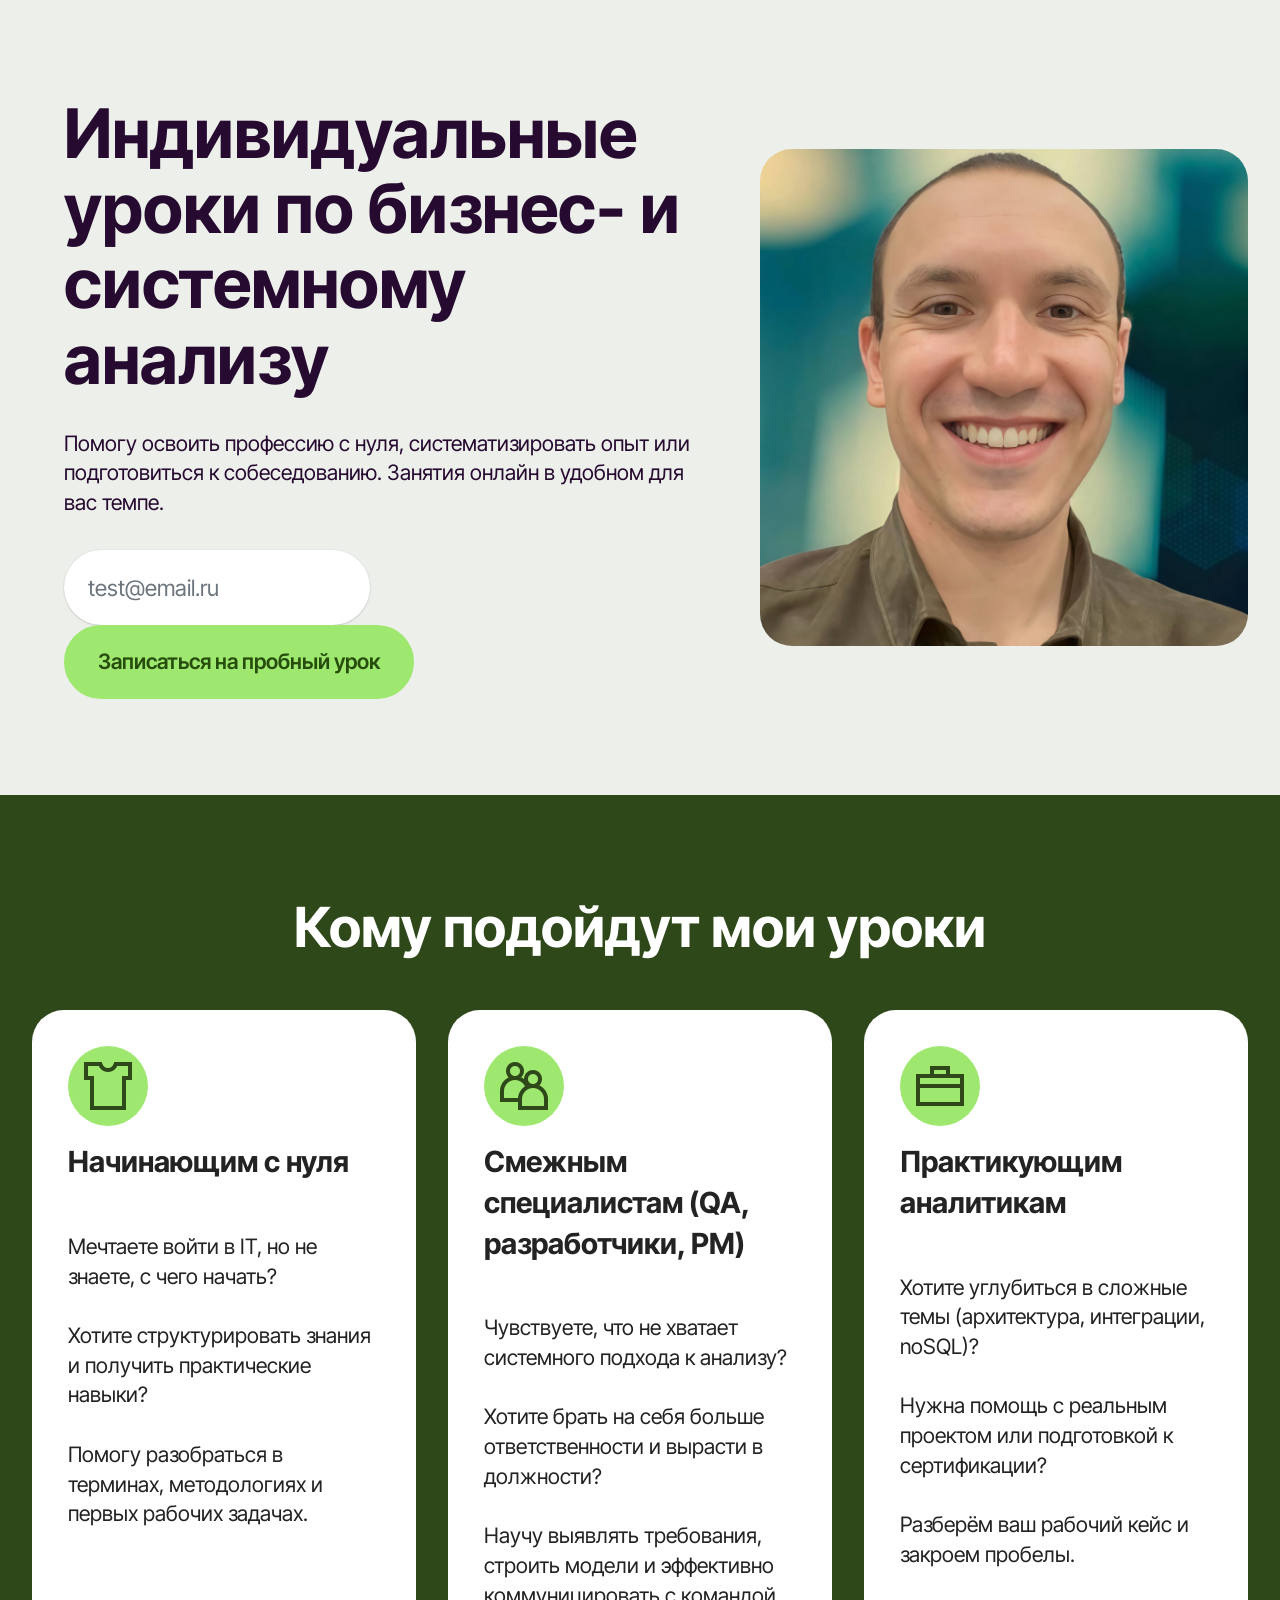
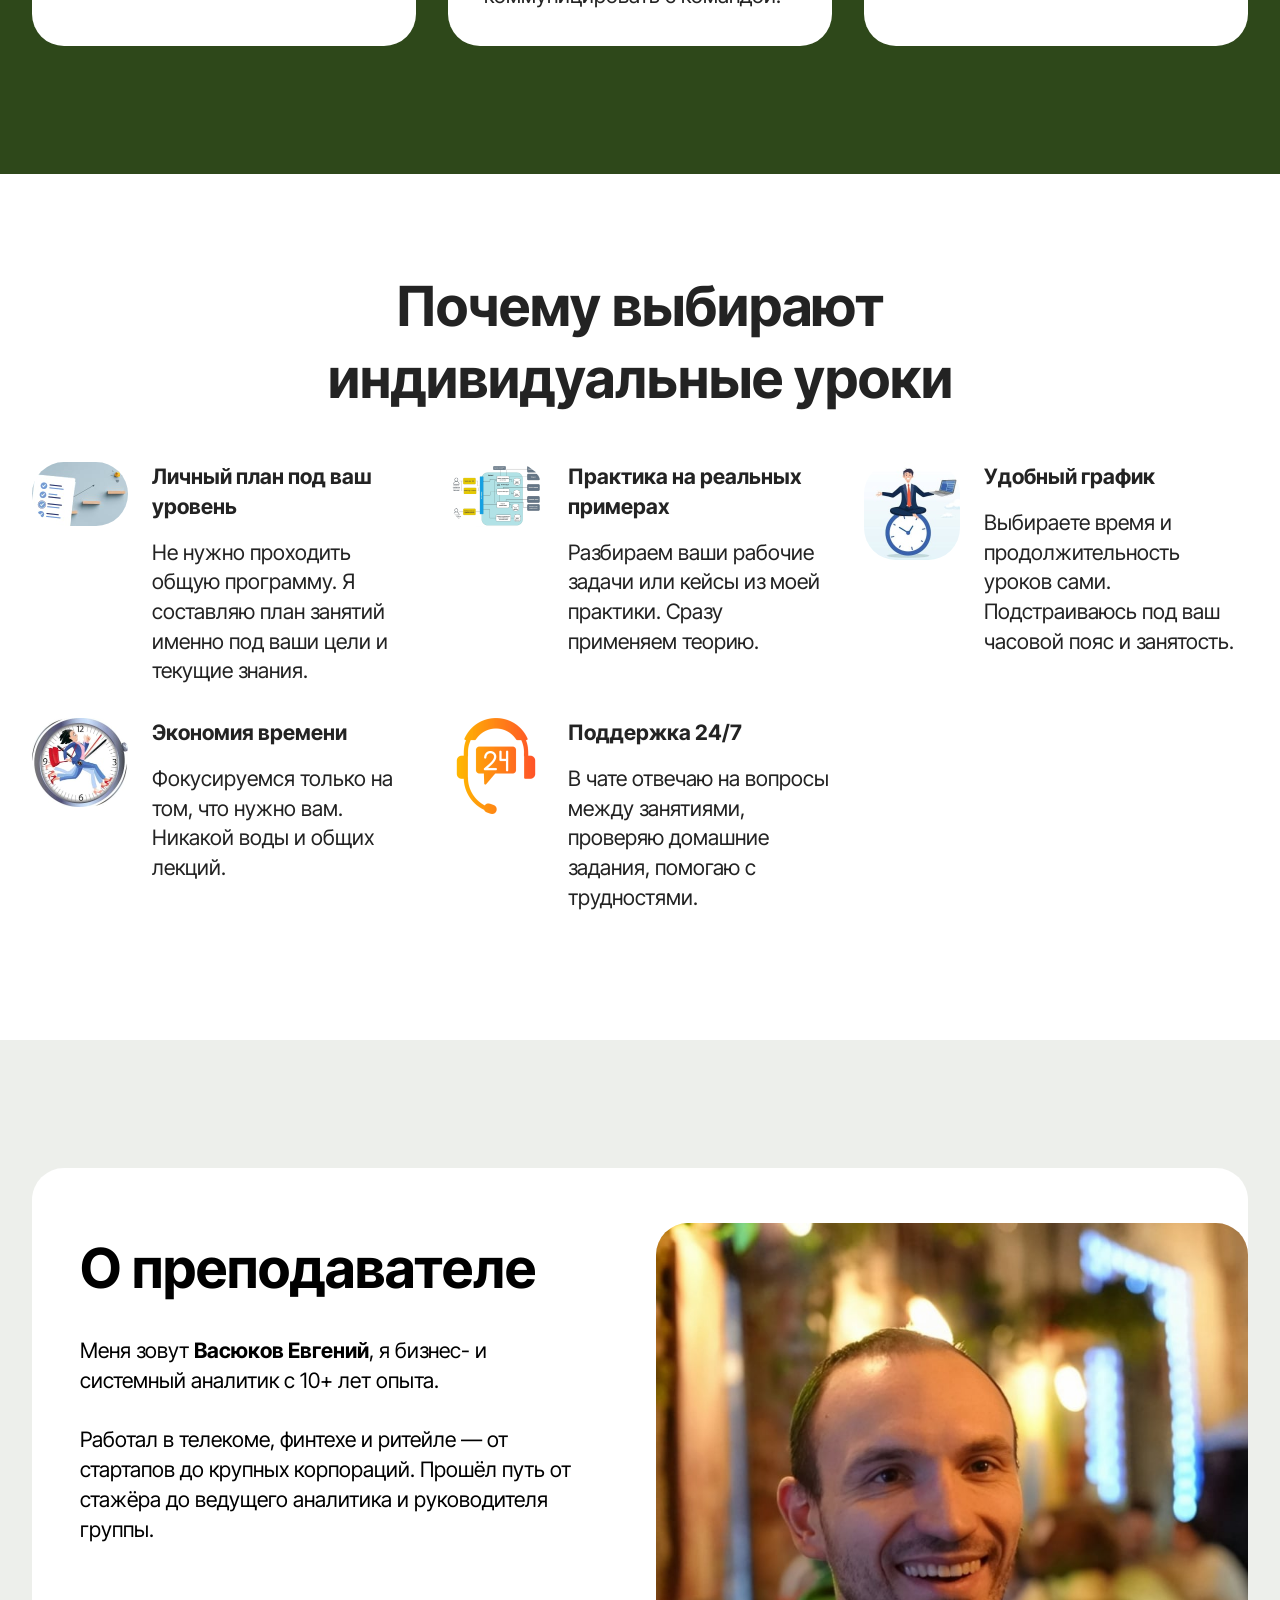
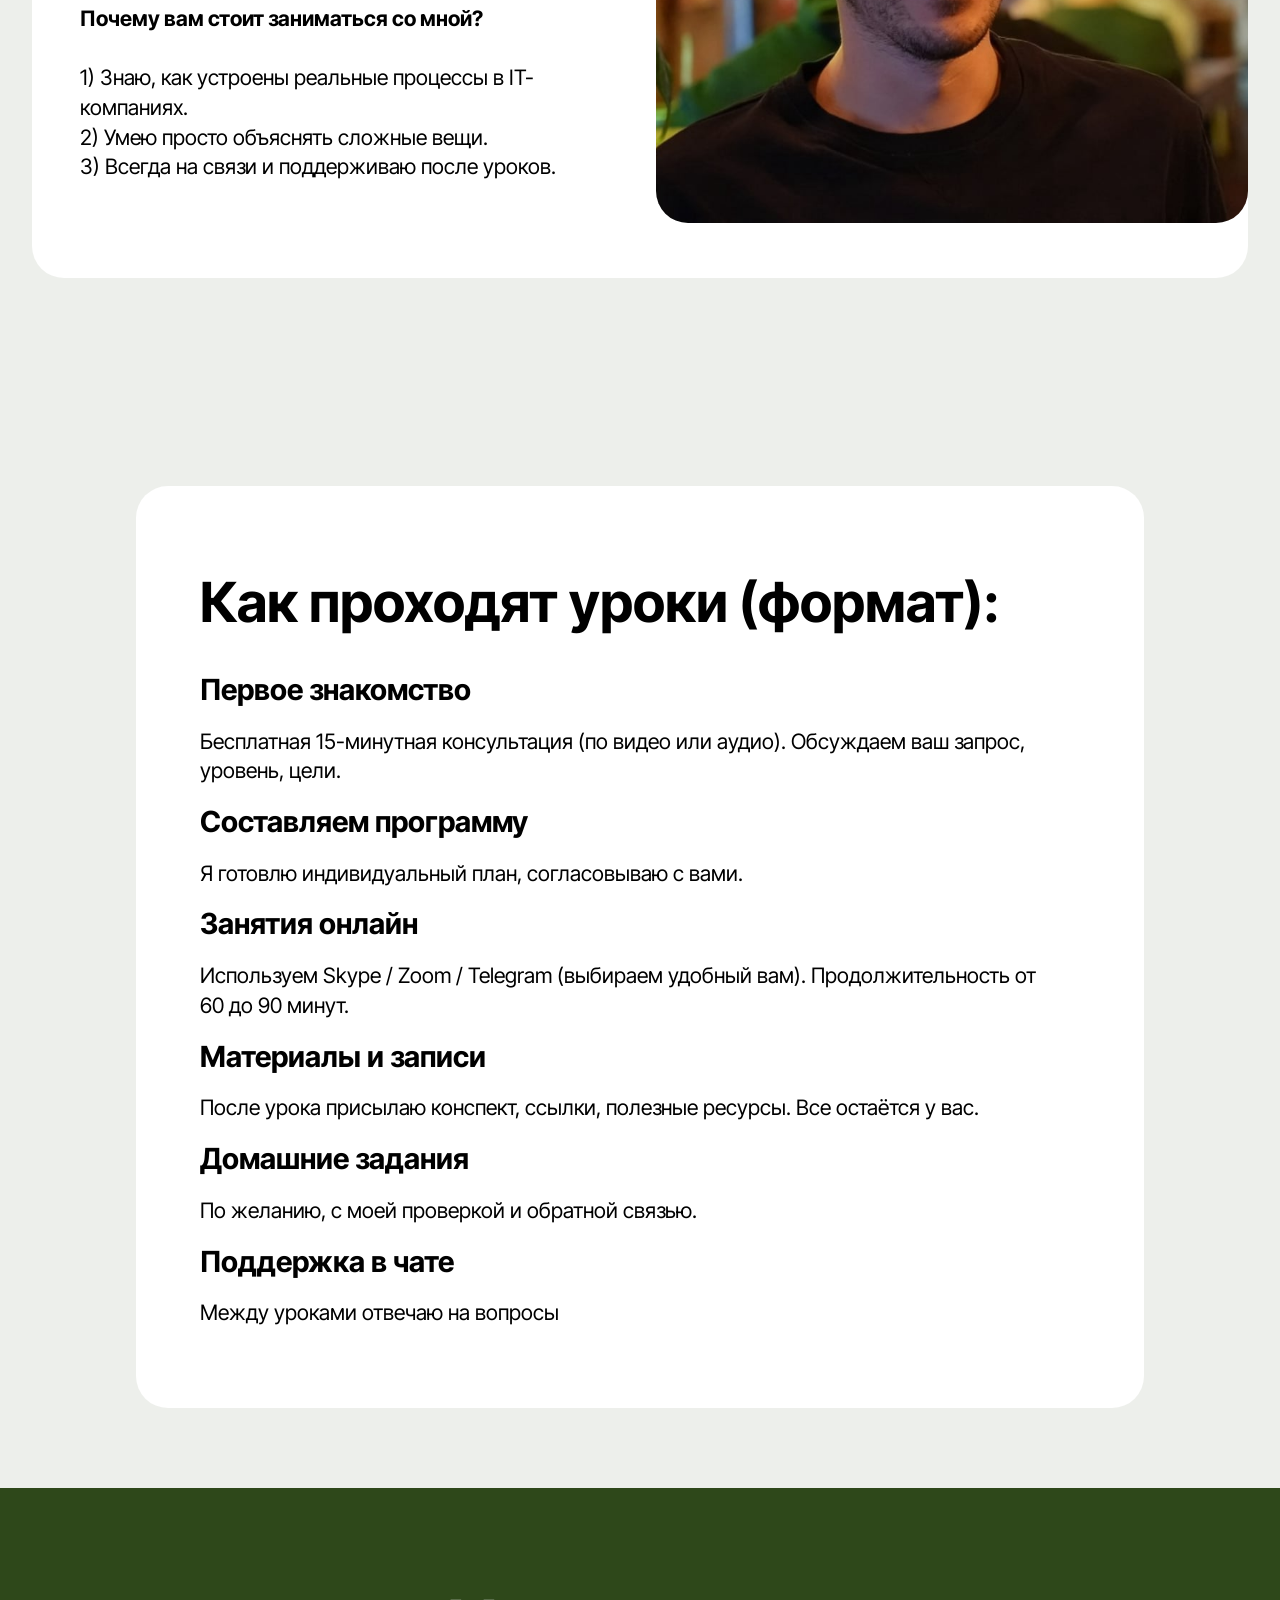
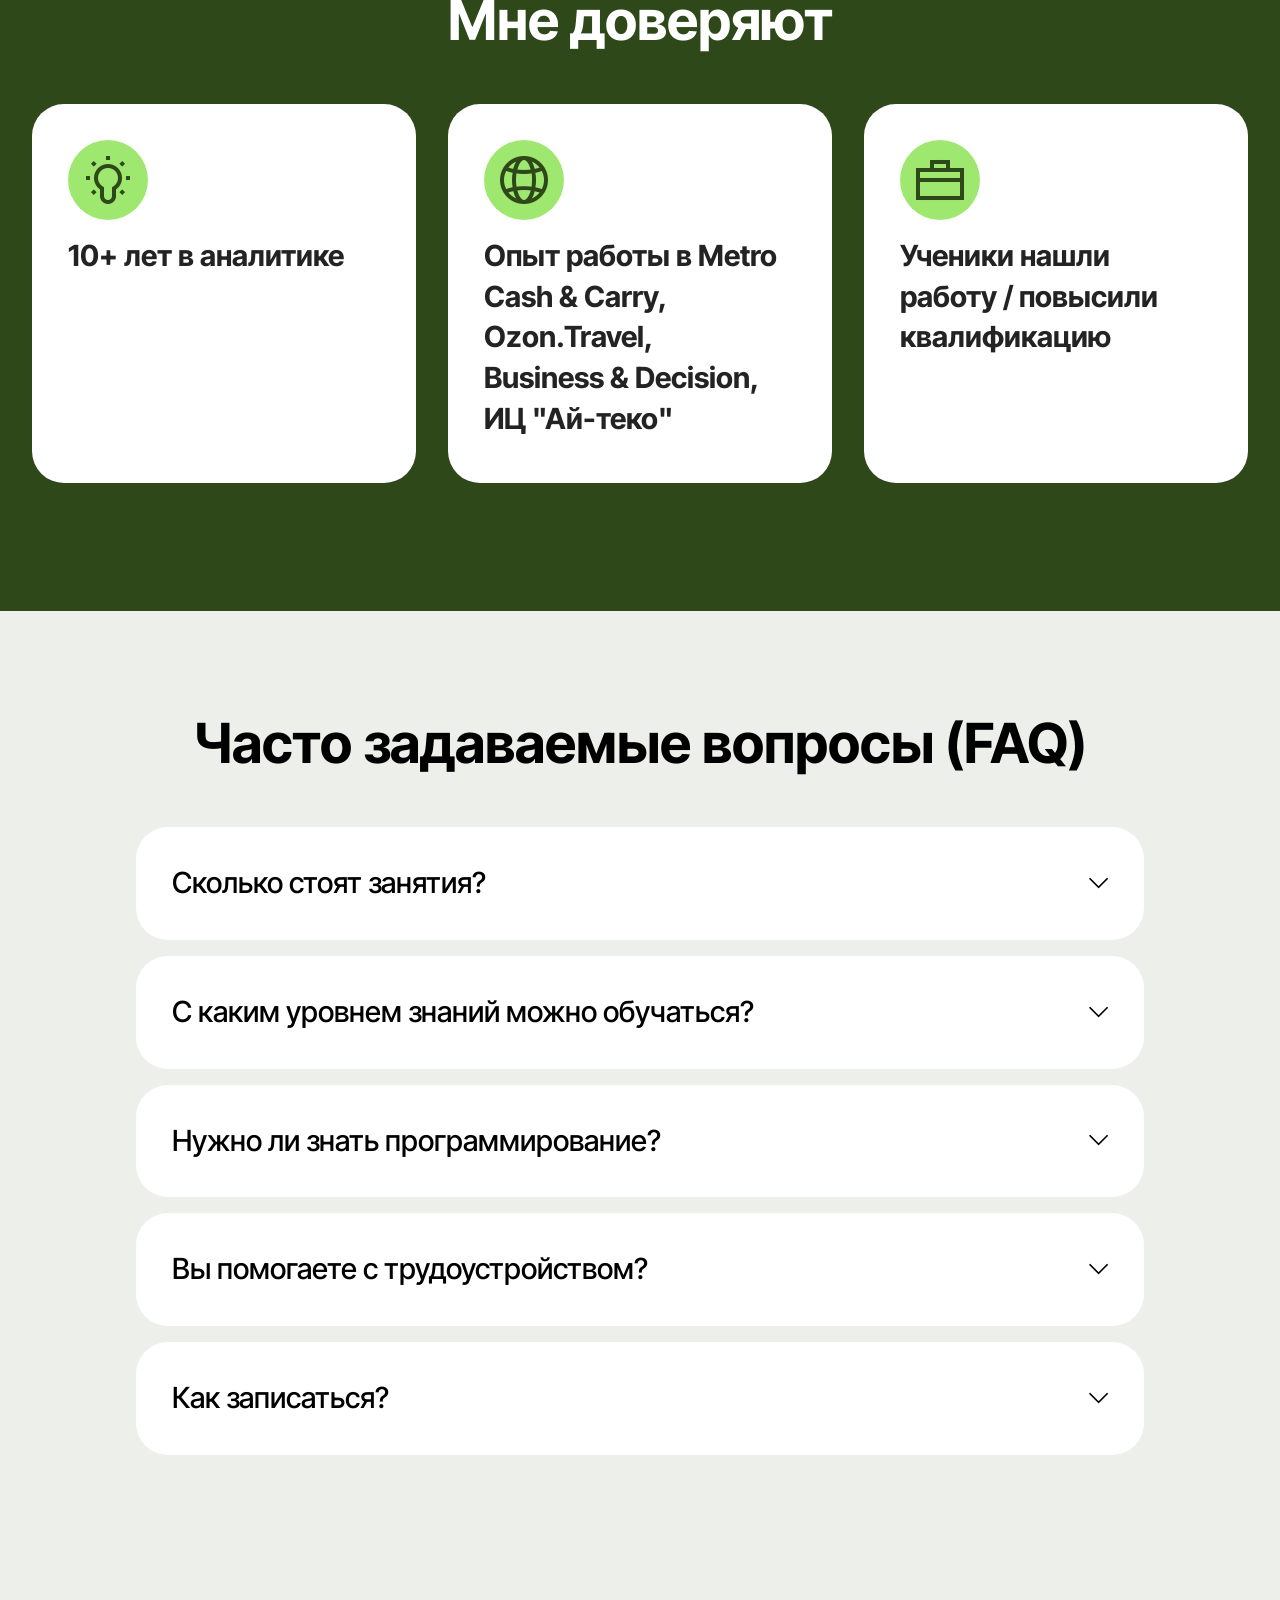
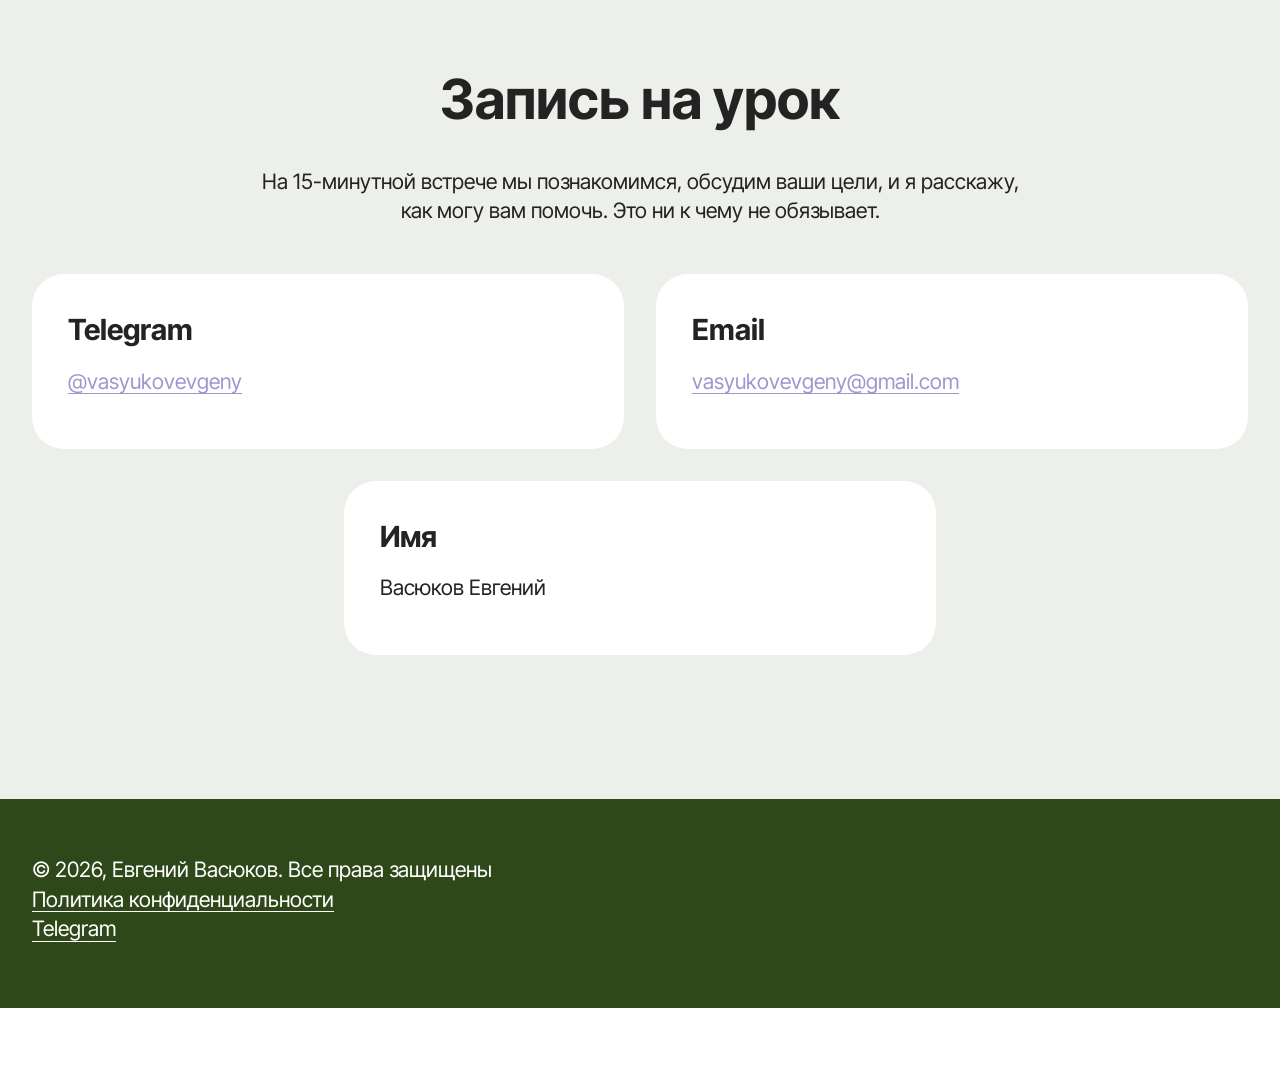
==== index.html @ b78baa6b "Rename page1.html to index.html" ====
<!DOCTYPE html>
<html  >
<head>
  <!-- Site made with Mobirise Website Builder v6.1.12, https://mobirise.com -->
  <meta charset="UTF-8">
  <meta http-equiv="X-UA-Compatible" content="IE=edge">
  <meta name="generator" content="Mobirise v6.1.12, mobirise.com">
  <meta name="viewport" content="width=device-width, initial-scale=1, minimum-scale=1">
  <link rel="shortcut icon" href="assets/images/logo5.png" type="image/x-icon">
  <meta name="description" content="">
  
  
  <title>Page 1</title>
  <link rel="stylesheet" href="assets/web/assets/mobirise-icons2/mobirise2.css">
  <link rel="stylesheet" href="assets/bootstrap/css/bootstrap.min.css">
  <link rel="stylesheet" href="assets/animatecss/animate.css">
  <link rel="stylesheet" href="assets/theme/css/style.css">
  <link rel="preload" href="https://fonts.googleapis.com/css?family=Inter+Tight:100,200,300,400,500,600,700,800,900,100i,200i,300i,400i,500i,600i,700i,800i,900i&display=swap" as="style" onload="this.onload=null;this.rel='stylesheet'">
  <noscript><link rel="stylesheet" href="https://fonts.googleapis.com/css?family=Inter+Tight:100,200,300,400,500,600,700,800,900,100i,200i,300i,400i,500i,600i,700i,800i,900i&display=swap"></noscript>
  <link rel="preload" as="style" href="assets/mobirise/css/mbr-additional.css?v=UguxBD"><link rel="stylesheet" href="assets/mobirise/css/mbr-additional.css?v=UguxBD" type="text/css">

  
  
  
</head>
<body>
  
  <section data-bs-version="5.1" class="header8 cid-vdugA2CAZF" id="header08-1s">
	

	

	<div class="container">
		<div class="row content-wrapper justify-content-center">
			<div class="col-lg-7 mbr-form">
				<div class="text-wrapper align-left" data-form-type="formoid">
					<form action="https://mobirise.eu/" method="POST" class="mbr-form form-with-styler" data-form-title="Form Name"><input type="hidden" name="email" data-form-email="true" value="OLu5D7D2rwJynzgqz3VVqPneXfjhrEDatsSywn45Q/kSwwt1B8KedP2iXlqmTRBzKz0uNbhmM+uayBxgVHWeVO4Ul+GCGTUnsFp16ZrkGwnNJQh4JuaM5DcJ/grrOBVk">
						<div class="dragArea row">
							<div class="col-lg-12 col-md-12 col-sm-12">
								<h1 class="mbr-section-title mbr-fonts-style mb-4 display-1">
									<strong>Индивидуальные уроки по бизнес- и системному анализу</strong></h1>
							</div>
							<div class="col-lg-12 col-md-12 col-sm-12">
								<p class="mbr-text mbr-fonts-style mb-4 display-7">
									Помогу освоить профессию с нуля, систематизировать опыт или подготовиться к собеседованию. Занятия онлайн в удобном для вас темпе.
								</p>
							</div>
							<div data-for="email" class="col-lg-6 col-md-6 col-sm-12">
								<input type="email" name="email" placeholder="test@email.ru" data-form-field="email" class="form-control display-7" value="" id="email-header08-1s">
							</div>
							<div class="col-auto mbr-section-btn"><button type="submit" class="w-100 btn btn-success display-7">Записаться на пробный урок</button></div>
							<div class="row">
								<div hidden="hidden" data-form-alert="" class="alert alert-success col-12">Спасибо за заполнение формы!</div>
								<div hidden="hidden" data-form-alert-danger="" class="alert alert-danger col-12">
									Oops...! some problem!
								</div>
							</div>
						</div>
					</form>
				</div>
			</div>
			<div class="col-lg-5 col-12">
				<div class="image-wrapper">
					<img class="w-100" src="assets/images/airbrush-image-enhancer-1773493846289-1773493846289-1036x1054.jpg" alt="Mobirise Website Builder">
				</div>
			</div>
		</div>
	</div>
</section>

<section data-bs-version="5.1" class="features5 cid-vdQmo79Tv6" id="features05-1u">
  

  
  
  <div class="container">
    <div class="row mb-5 justify-content-center">
      <div class="col-12 content-head">
        <h3 class="mbr-section-title mbr-fonts-style align-center mb-0 display-2"><strong>Кому подойдут мои уроки</strong></h3>
        
      </div>
    </div>
    <div class="row">
      <div class="item features-without-image col-12 col-md-6 col-lg-4 item-mb">
        <div class="item-wrapper">
          <div class="card-box align-left">
            <div class="iconfont-wrapper">
              <span class="mbr-iconfont mobi-mbri-website-theme mobi-mbri"></span>
            </div>
            <h5 class="card-title mbr-fonts-style display-5"><strong>Начинающим с нуля</strong><br><strong><br></strong></h5>
            <p class="card-text mbr-fonts-style display-4">Мечтаете войти в IT, но не знаете, с чего начать?<br><br>Хотите структурировать знания и получить практические навыки?<br><br>Помогу разобраться в терминах, методологиях и первых рабочих задачах.</p>

            
          </div>
        </div>
      </div>
      <div class="item features-without-image col-12 col-md-6 col-lg-4 item-mb">
        <div class="item-wrapper">
          <div class="card-box align-left">
            <div class="iconfont-wrapper">
              <span class="mbr-iconfont mobi-mbri-users mobi-mbri"></span>
            </div>
            <h5 class="card-title mbr-fonts-style display-5">
              <strong>Смежным специалистам (QA, разработчики, PM)</strong><br><strong><br></strong></h5>
            <p class="card-text mbr-fonts-style display-7">Чувствуете, что не хватает системного подхода к анализу?
<br>
<br>Хотите брать на себя больше ответственности и вырасти в должности?
<br>
<br>Научу выявлять требования, строить модели и эффективно коммуницировать с командой.</p>

            
          </div>
        </div>
      </div>
      <div class="item features-without-image col-12 col-md-6 col-lg-4 item-mb">
        <div class="item-wrapper">
          <div class="card-box align-left">
            <div class="iconfont-wrapper">
              <span class="mbr-iconfont mobi-mbri-briefcase mobi-mbri"></span>
            </div>
            <h5 class="card-title mbr-fonts-style display-5"><strong>Практикующим аналитикам</strong><br><strong><br></strong></h5>
            <p class="card-text mbr-fonts-style display-7">Хотите углубиться в сложные темы (архитектура, интеграции, noSQL)?
<br>
<br>Нужна помощь с реальным проектом или подготовкой к сертификации?
<br>
<br>Разберём ваш рабочий кейс и закроем пробелы.</p>

            
          </div>
        </div>
      </div>
    </div>
  </div>
</section>

<section data-bs-version="5.1" class="features15 cid-vdQqzPF4yl" id="features015-1v">
	

	
	
	<div class="container">
		<div class="row justify-content-center">
			<div class="col-12 content-head">
				<div class="mbr-section-head mb-5">
					<h4 class="mbr-section-title mbr-fonts-style align-center mb-0 display-2">
						<strong>Почему выбирают индивидуальные уроки</strong></h4>
					
				</div>
			</div>
		</div>
		<div class="row">
			<div class="item features-without-image col-12 col-lg-4 active">
				<div class="item-wrapper">
					<div class="img-wrapper">
						<img src="assets/images/cover-192x128.jpg" alt="Mobirise Website Builder">
					</div>
					<div class="card-box">
						<h4 class="card-title mbr-fonts-style mb-0 display-7">
							<strong>Личный план под ваш уровень</strong></h4>
						<h5 class="card-text mbr-fonts-style mt-3 display-7">
							<div>Не нужно проходить общую программу. Я составляю план занятий именно под ваши цели и текущие знания.</div>
						</h5>
					</div>
				</div>
			</div>
			<div class="item features-without-image col-12 col-lg-4">
				<div class="item-wrapper">
					<div class="img-wrapper">
						<img src="assets/images/fb3bf4f604e3a6911047f0ea61245384-192x129.png" alt="Mobirise Website Builder" data-bs-slide-to="1" data-slide-to="1">
					</div>
					<div class="card-box">
						<h4 class="card-title mbr-fonts-style mb-0 display-7"><strong>Практика на реальных примерах</strong></h4>
						<h5 class="card-text mbr-fonts-style mt-3 display-7">Разбираем ваши рабочие задачи или кейсы из моей практики. Сразу применяем теорию.</h5>
					</div>
				</div>
			</div><div class="item features-without-image col-12 col-lg-4">
				<div class="item-wrapper">
					<div class="img-wrapper">
						<img src="assets/images/unnamed-76-1-192x196.jpg" alt="Mobirise Website Builder" data-slide-to="2" data-bs-slide-to="2">
					</div>
					<div class="card-box">
						<h4 class="card-title mbr-fonts-style mb-0 display-7"><strong>Удобный график</strong></h4>
						<h5 class="card-text mbr-fonts-style mt-3 display-7">Выбираете время и продолжительность уроков сами. Подстраиваюсь под ваш часовой пояс и занятость.</h5>
					</div>
				</div>
			</div>
			
			
			<div class="item features-without-image col-12 col-lg-4">
				<div class="item-wrapper">
					<div class="img-wrapper">
						<img src="assets/images/b-58db607830aae-192x177.jpg" alt="Mobirise Website Builder" data-slide-to="3" data-bs-slide-to="3">
					</div>
					<div class="card-box">
						<h4 class="card-title mbr-fonts-style mb-0 display-7"><strong>Экономия времени</strong></h4>
						<h5 class="card-text mbr-fonts-style mt-3 display-7">Фокусируемся только на том, что нужно вам. Никакой воды и общих лекций.</h5>
					</div>
				</div>
			</div><div class="item features-without-image col-12 col-lg-4">
				<div class="item-wrapper">
					<div class="img-wrapper">
						<img src="assets/images/7868224-192x192.png" alt="Mobirise Website Builder" data-bs-slide-to="4" data-slide-to="4">
					</div>
					<div class="card-box">
						<h4 class="card-title mbr-fonts-style mb-0 display-7"><strong>Поддержка 24/7</strong></h4>
						<h5 class="card-text mbr-fonts-style mt-3 display-7">В чате отвечаю на вопросы между занятиями, проверяю домашние задания, помогаю с трудностями.</h5>
					</div>
				</div>
			</div>
			

			
			
			
		</div>
	</div>
</section>

<section data-bs-version="5.1" class="features025 cid-vdQyrnARHv" id="features025-1w">
  

  
  

  <div class="container">
    <div class="row justify-content-center align-items-center">
      <div class="col-12">
        <div class="card-wrapper">
          <div class="row">
            <div class="col-12 col-md-12 col-lg-6 image-wrapper">
              <img class="w-100" src="assets/images/airbrush-image-enhancer-1773494058337-1773494058337-1256x838.jpg" alt="Mobirise Website Builder">
            </div>
            <div class="col-12 col-lg col-md-12">
              <div class="text-wrapper align-left">
                <h5 class="mbr-section-title mbr-fonts-style mb-4 display-2">
                  <strong>О преподавателе</strong></h5>
                
                <p class="mbr-text mbr-fonts-style mb-4 display-7">Меня зовут <strong>Васюков Евгений</strong>, я бизнес- и системный аналитик с 10+ лет опыта.<br> <br>Работал в телекоме, финтехе и ритейле — от стартапов до крупных корпораций. Прошёл путь от стажёра до ведущего аналитика и руководителя группы.<br><br>
<br><strong>Почему вам стоит заниматься со мной?</strong><br><strong>
</strong><br>1) Знаю, как устроены реальные процессы в IT-компаниях.<br>2) Умею просто объяснять сложные вещи.<br>3) Всегда на связи и поддерживаю после уроков.<br>
                </p>
                
              </div>
            </div>
          </div>
        </div>
      </div>
    </div>
  </div>
</section>

<section data-bs-version="5.1" class="article07 cid-vekgkJ66z4" id="article07-1x">
  

  
  
  <div class="container">
    <div class="row justify-content-center">
      <div class="card col-md-12 col-lg-10">
        <div class="card-wrapper">
          <h3 class="card-title mbr-fonts-style mbr-white mt-3 mb-4 display-2"><strong>Как проходят уроки (формат):</strong>
          </h3>
          <div class="row card-box align-left">
            <div class="item features-without-image col-12">
              <div class="item-wrapper">
                <h4 class="mbr-section-subtitle mbr-fonts-style mb-3 display-5">
                  <strong>Первое знакомство</strong></h4>
                <p class="mbr-text mbr-fonts-style display-7">Бесплатная 15-минутная консультация (по видео или аудио). Обсуждаем ваш запрос, уровень, цели.
                </p>
              </div>
            </div>
            <div class="item features-without-image col-12">
              <div class="item-wrapper">
                <h4 class="mbr-section-subtitle mbr-fonts-style mb-3 display-5">
                  <strong>Составляем программу</strong></h4>
                <p class="mbr-text mbr-fonts-style display-7">Я готовлю индивидуальный план, согласовываю с вами.
                </p>
              </div>
            </div>
            <div class="item features-without-image col-12">
              <div class="item-wrapper">
                <h4 class="mbr-section-subtitle mbr-fonts-style mb-3 display-5">
                  <strong>Занятия онлайн</strong></h4>
                <p class="mbr-text mbr-fonts-style display-7">Используем Skype / Zoom / Telegram (выбираем удобный вам). Продолжительность от 60 до 90 минут.
                </p>
              </div>
            </div><div class="item features-without-image col-12">
              <div class="item-wrapper">
                <h4 class="mbr-section-subtitle mbr-fonts-style mb-3 display-5">
                  <strong>Материалы и записи</strong></h4>
                <p class="mbr-text mbr-fonts-style display-7">После урока присылаю конспект, ссылки, полезные ресурсы. Все остаётся у вас.
                </p>
              </div>
            </div>
            <div class="item features-without-image col-12">
              <div class="item-wrapper">
                <h4 class="mbr-section-subtitle mbr-fonts-style mb-3 display-5">
                  <strong>Домашние задания</strong></h4>
                <p class="mbr-text mbr-fonts-style display-7">По желанию, с моей проверкой и обратной связью.
                </p>
              </div>
            </div><div class="item features-without-image col-12">
              <div class="item-wrapper">
                <h4 class="mbr-section-subtitle mbr-fonts-style mb-3 display-5">
                  <strong>Поддержка в чате</strong></h4>
                <p class="mbr-text mbr-fonts-style display-7">Между уроками отвечаю на вопросы</p>
              </div>
            </div>
          </div>
          
        </div>
      </div>
    </div>
  </div>
</section>

<section data-bs-version="5.1" class="features5 cid-vew5GNJUTM" id="features05-1y">
  

  
  
  <div class="container">
    <div class="row mb-5 justify-content-center">
      <div class="col-12 content-head">
        <h3 class="mbr-section-title mbr-fonts-style align-center mb-0 display-2"><strong>Мне доверяют</strong></h3>
        
      </div>
    </div>
    <div class="row">
      <div class="item features-without-image col-12 col-md-6 col-lg-4 item-mb">
        <div class="item-wrapper">
          <div class="card-box align-left">
            <div class="iconfont-wrapper">
              <span class="mbr-iconfont mobi-mbri-idea mobi-mbri"></span>
            </div>
            <h5 class="card-title mbr-fonts-style display-5"><strong>10+ лет в аналитике</strong></h5>
            

            
          </div>
        </div>
      </div>
      <div class="item features-without-image col-12 col-md-6 col-lg-4 item-mb">
        <div class="item-wrapper">
          <div class="card-box align-left">
            <div class="iconfont-wrapper">
              <span class="mbr-iconfont mobi-mbri-globe-2 mobi-mbri"></span>
            </div>
            <h5 class="card-title mbr-fonts-style display-5">
              <strong>Опыт работы в Metro Cash &amp; Carry, Ozon.Travel, </strong><br><strong>Business &amp; Decision, ИЦ "Ай-теко"</strong></h5>
            

            
          </div>
        </div>
      </div>
      <div class="item features-without-image col-12 col-md-6 col-lg-4 item-mb">
        <div class="item-wrapper">
          <div class="card-box align-left">
            <div class="iconfont-wrapper">
              <span class="mbr-iconfont mobi-mbri-briefcase mobi-mbri"></span>
            </div>
            <h5 class="card-title mbr-fonts-style display-5">
              <strong>Ученики нашли работу / повысили квалификацию</strong></h5>
            

            
          </div>
        </div>
      </div>
    </div>
  </div>
</section>

<section data-bs-version="5.1" class="list1 cid-veAv5vBCns" id="list01-20">	
    
	
	<div class="container">
		<div class="row justify-content-center">
			<div class="col-12 col-md-12 col-lg-10 m-auto">
				<div class="content">
					<div class="row justify-content-center mb-5">
						<div class="col-12 content-head">
							<div class="mbr-section-head">
								<h4 class="mbr-section-title mbr-fonts-style align-center mb-0 display-2">
									<strong>Часто задаваемые вопросы (FAQ)</strong></h4>
								
							</div>
						</div>
					</div>
					<div id="bootstrap-accordion_6" class="panel-group accordionStyles accordion" role="tablist" aria-multiselectable="true">
						<div class="card">
							<div class="card-header" role="tab" id="headingOne">
								<a role="button" class="panel-title collapsed" data-toggle="collapse" data-bs-toggle="collapse" data-core="" href="#collapse1_6" aria-expanded="false" aria-controls="collapse1">
									<h6 class="panel-title-edit mbr-semibold mbr-fonts-style mb-0 display-5">
										Сколько стоят занятия?
									</h6>
									<span class="sign mbr-iconfont mobi-mbri-arrow-down"></span>
								</a>
							</div>
							<div id="collapse1_6" class="panel-collapse noScroll collapse" role="tabpanel" aria-labelledby="headingOne" data-parent="#accordion" data-bs-parent="#bootstrap-accordion_6">
								<div class="panel-body">
									<p class="mbr-fonts-style panel-text display-7">Стоимость одного часа — 2000 руб.&nbsp;&nbsp;</p>
								</div>
							</div>
						</div>
						<div class="card">
							<div class="card-header" role="tab" id="headingOne">
								<a role="button" class="panel-title collapsed" data-toggle="collapse" data-bs-toggle="collapse" data-core="" href="#collapse2_6" aria-expanded="false" aria-controls="collapse2">
									<h6 class="panel-title-edit mbr-semibold mbr-fonts-style mb-0 display-5">
										С каким уровнем знаний можно обучаться?
									</h6>
									<span class="sign mbr-iconfont mobi-mbri-arrow-down"></span>
								</a>
							</div>
							<div id="collapse2_6" class="panel-collapse noScroll collapse" role="tabpanel" aria-labelledby="headingOne" data-parent="#accordion" data-bs-parent="#bootstrap-accordion_6">
								<div class="panel-body">
									<p class="mbr-fonts-style panel-text display-7">Я работаю с любым уровнем. Для новичков есть отдельная программа введения в профессию.
									</p>
								</div>
							</div>
						</div>
						<div class="card">
							<div class="card-header" role="tab" id="headingOne">
								<a role="button" class="panel-title collapsed" data-toggle="collapse" data-bs-toggle="collapse" data-core="" href="#collapse3_6" aria-expanded="false" aria-controls="collapse3">
									<h6 class="panel-title-edit mbr-semibold mbr-fonts-style mb-0 display-5">
										Нужно ли знать программирование?
									</h6>
									<span class="sign mbr-iconfont mobi-mbri-arrow-down"></span>
								</a>
							</div>
							<div id="collapse3_6" class="panel-collapse noScroll collapse" role="tabpanel" aria-labelledby="headingOne" data-parent="#accordion" data-bs-parent="#bootstrap-accordion_6">
								<div class="panel-body">
									<p class="mbr-fonts-style panel-text display-7">
										Нет, базовые вещи объясню с нуля. Для продвинутых тем (SQL) тоже не требуется предварительная подготовка.
									</p>
								</div>
							</div>
						</div>
						<div class="card">
							<div class="card-header" role="tab" id="headingOne">
								<a role="button" class="panel-title collapsed" data-toggle="collapse" data-bs-toggle="collapse" data-core="" href="#collapse4_6" aria-expanded="false" aria-controls="collapse4">
									<h6 class="panel-title-edit mbr-semibold mbr-fonts-style mb-0 display-5">
										Вы помогаете с трудоустройством?
									</h6>
									<span class="sign mbr-iconfont mobi-mbri-arrow-down"></span>
								</a>
							</div>
							<div id="collapse4_6" class="panel-collapse noScroll collapse" role="tabpanel" aria-labelledby="headingOne" data-parent="#accordion" data-bs-parent="#bootstrap-accordion_6">
								<div class="panel-body">
									<p class="mbr-fonts-style panel-text display-7">
										На уроках мы прорабатываем типовые задания с собеседований, составляем резюме и портфолио. Но гарантий трудоустройства не даю — это честный подход.
									</p>
								</div>
							</div>
						</div>
						<div class="card">
							<div class="card-header" role="tab" id="headingOne">
								<a role="button" class="panel-title collapsed" data-toggle="collapse" data-bs-toggle="collapse" data-core="" href="#collapse5_6" aria-expanded="false" aria-controls="collapse5">
									<h6 class="panel-title-edit mbr-semibold mbr-fonts-style mb-0 display-5">
										Как записаться?
									</h6>
									<span class="sign mbr-iconfont mobi-mbri-arrow-down"></span>
								</a>
							</div>
							<div id="collapse5_6" class="panel-collapse noScroll collapse" role="tabpanel" aria-labelledby="headingOne" data-parent="#accordion" data-bs-parent="#bootstrap-accordion_6">
								<div class="panel-body">
									<p class="mbr-fonts-style panel-text display-7">
										Оставьте заявку через форму ниже, напишите в Telegram или на почту. Я свяжусь с вами в течение дня.
									</p>
								</div>
							</div>
						</div>
						
					</div>
				</div>
			</div>
		</div>
	</div>
</section>

<section data-bs-version="5.1" class="contacts01 cid-veO3fTDHcA" id="contacts01-22">
    

    
    
    <div class="container">
        <div class="row justify-content-center">
            <div class="col-12 content-head">
                <div class="mbr-section-head mb-5">
                    <h3 class="mbr-section-title mbr-fonts-style align-center mb-0 display-2"><strong>Запись на урок</strong></h3>
                    <h4 class="mbr-section-subtitle mbr-fonts-style align-center mb-0 mt-4 display-7">На 15-минутной встрече мы познакомимся, обсудим ваши цели, и я расскажу, как могу вам помочь. Это ни к чему не обязывает.</h4>
                </div>
            </div>
        </div>
        <div class="row">
            <div class="item features-without-image col-12 col-md-6 active">
                <div class="item-wrapper">
                    <div class="text-wrapper">
                        <h6 class="card-title mbr-fonts-style mb-3 display-5"><strong>Telegram</strong></h6>
                        <p class="mbr-text mbr-fonts-style display-7"><a href="https://t.me/vasyukovevgeny" class="text-primary" target="_blank">@vasyukovevgeny</a></p>
                    </div>
                </div>
            </div>
            <div class="item features-without-image col-12 col-md-6">
                <div class="item-wrapper">
                    <div class="text-wrapper">
                        <h6 class="card-title mbr-fonts-style mb-3 display-5">
                            <strong>Email</strong>
                        </h6>
                        <p class="mbr-text mbr-fonts-style display-7"><a href="mailto:vasyukovevgeny@gmail.com" class="text-primary">vasyukovevgeny@gmail.com</a></p>
                    </div>
                </div>
            </div>
            <div class="item features-without-image col-12 col-md-6">
                <div class="item-wrapper">
                    <div class="text-wrapper">
                        <h6 class="card-title mbr-fonts-style mb-3 display-5">
                            <strong>Имя</strong></h6>
                        <p class="mbr-text mbr-fonts-style display-7">
                            Васюков Евгений</p>
                    </div>
                </div>
            </div>
            
        </div>
    </div>
</section>

<section data-bs-version="5.1" class="footer2 cid-veUlkm9Jqb" once="footers" id="footer02-24">
    

    
    

    <div class="container">
        <div class="row">
            <div class="col-12 col-lg-6 center mt-2 mb-3">
                <p class="mbr-fonts-style copyright mb-0 display-7">
                    © 2026, Евгений Васюков. Все права защищены<br><a href="https://docs.google.com/document/d/1RgXHBL3iBgCCN3FMDqwS8MryfyyVGGvL/edit?usp=sharing&ouid=108445450986412779164&rtpof=true&sd=true" class="text-danger" target="_blank">Политика конфиденциальности</a><br><strong><a href="http://t.me/vas_yukoff" class="text-danger" target="_blank">Telegram</a></strong><br></p>
            </div>
            <div class="col-12 col-lg-6 center">
                <div class="row-links mt-2 mb-3">
                    <ul class="row-links-soc">
                        
                        
                        
                        
                    <li class="row-links-soc-item mbr-fonts-style display-2"></li></ul>
                </div>
            </div>
        </div>
    </div>
</section><section class="display-7" style="padding: 0;align-items: center;justify-content: center;flex-wrap: wrap;    align-content: center;display: flex;position: relative;height: 4rem;"><a href="https://mobiri.se/" style="flex: 1 1;height: 4rem;position: absolute;width: 100%;z-index: 1;"><img alt="" style="height: 4rem;" src="[data-uri]"></a><p style="margin: 0;text-align: center;" class="display-7">&#8204;</p><a style="z-index:1" href="https://mobirise.com/drag-drop-website-builder.html">Drag & Drop Website Builder</a></section><script src="assets/bootstrap/js/bootstrap.bundle.min.js"></script>  <script src="assets/smoothscroll/smooth-scroll.js"></script>  <script src="assets/ytplayer/index.js"></script>  <script src="assets/mbr-switch-arrow/mbr-switch-arrow.js"></script>  <script src="assets/theme/js/script.js"></script>  <script src="assets/formoid/formoid.min.js"></script>  
  
  
  <input name="animation" type="hidden">
  </body>
</html>
---- assets/web/assets/mobirise-icons2/mobirise2.css ----
@font-face {
  font-family: 'Moririse2';
  font-display: swap;
  src:  url('mobirise2.eot?f2bix4');
  src:  url('mobirise2.eot?f2bix4#iefix') format('embedded-opentype'),
    url('mobirise2.woff2?f2bix4') format('woff2'),
    url('mobirise2.woff?f2bix4') format('woff'),
    url('mobirise2.ttf?f2bix4') format('truetype'),
    url('mobirise2.svg?f2bix4#mobirise2') format('svg');
  font-weight: normal;
  font-style: normal;
}

[class^="mobi-"], [class*=" mobi-"] {
  /* use !important to prevent issues with browser extensions that change fonts */
  font-family: 'Moririse2' !important;
  speak: none;
  font-style: normal;
  font-weight: normal;
  font-variant: normal;
  text-transform: none;
  line-height: 1;

  /* Better Font Rendering =========== */
  -webkit-font-smoothing: antialiased;
  -moz-osx-font-smoothing: grayscale;
}

.mobi-mbri-add-submenu:before {
  content: "\e900";
}
.mobi-mbri-alert:before {
  content: "\e901";
}
.mobi-mbri-align-center:before {
  content: "\e902";
}
.mobi-mbri-align-justify:before {
  content: "\e903";
}
.mobi-mbri-align-left:before {
  content: "\e904";
}
.mobi-mbri-align-right:before {
  content: "\e905";
}
.mobi-mbri-android:before {
  content: "\e906";
}
.mobi-mbri-apple:before {
  content: "\e907";
}
.mobi-mbri-arrow-down:before {
  content: "\e908";
}
.mobi-mbri-arrow-next:before {
  content: "\e909";
}
.mobi-mbri-arrow-prev:before {
  content: "\e90a";
}
.mobi-mbri-arrow-up:before {
  content: "\e90b";
}
.mobi-mbri-bold:before {
  content: "\e90c";
}
.mobi-mbri-bookmark:before {
  content: "\e90d";
}
.mobi-mbri-bootstrap:before {
  content: "\e90e";
}
.mobi-mbri-briefcase:before {
  content: "\e90f";
}
.mobi-mbri-browse:before {
  content: "\e910";
}
.mobi-mbri-bulleted-list:before {
  content: "\e911";
}
.mobi-mbri-calendar:before {
  content: "\e912";
}
.mobi-mbri-camera:before {
  content: "\e913";
}
.mobi-mbri-cart-add:before {
  content: "\e914";
}
.mobi-mbri-cart-full:before {
  content: "\e915";
}
.mobi-mbri-cash:before {
  content: "\e916";
}
.mobi-mbri-change-style:before {
  content: "\e917";
}
.mobi-mbri-chat:before {
  content: "\e918";
}
.mobi-mbri-clock:before {
  content: "\e919";
}
.mobi-mbri-close:before {
  content: "\e91a";
}
.mobi-mbri-cloud:before {
  content: "\e91b";
}
.mobi-mbri-code:before {
  content: "\e91c";
}
.mobi-mbri-contact-form:before {
  content: "\e91d";
}
.mobi-mbri-credit-card:before {
  content: "\e91e";
}
.mobi-mbri-cursor-click:before {
  content: "\e91f";
}
.mobi-mbri-cust-feedback:before {
  content: "\e920";
}
.mobi-mbri-database:before {
  content: "\e921";
}
.mobi-mbri-delivery:before {
  content: "\e922";
}
.mobi-mbri-desktop:before {
  content: "\e923";
}
.mobi-mbri-devices:before {
  content: "\e924";
}
.mobi-mbri-down:before {
  content: "\e925";
}
.mobi-mbri-download-2:before {
  content: "\e926";
}
.mobi-mbri-download:before {
  content: "\e927";
}
.mobi-mbri-drag-n-drop-2:before {
  content: "\e928";
}
.mobi-mbri-drag-n-drop:before {
  content: "\e929";
}
.mobi-mbri-edit-2:before {
  content: "\e92a";
}
.mobi-mbri-edit:before {
  content: "\e92b";
}
.mobi-mbri-error:before {
  content: "\e92c";
}
.mobi-mbri-extension:before {
  content: "\e92d";
}
.mobi-mbri-features:before {
  content: "\e92e";
}
.mobi-mbri-file:before {
  content: "\e92f";
}
.mobi-mbri-flag:before {
  content: "\e930";
}
.mobi-mbri-folder:before {
  content: "\e931";
}
.mobi-mbri-gift:before {
  content: "\e932";
}
.mobi-mbri-github:before {
  content: "\e933";
}
.mobi-mbri-globe-2:before {
  content: "\e934";
}
.mobi-mbri-globe:before {
  content: "\e935";
}
.mobi-mbri-growing-chart:before {
  content: "\e936";
}
.mobi-mbri-hearth:before {
  content: "\e937";
}
.mobi-mbri-help:before {
  content: "\e938";
}
.mobi-mbri-home:before {
  content: "\e939";
}
.mobi-mbri-hot-cup:before {
  content: "\e93a";
}
.mobi-mbri-idea:before {
  content: "\e93b";
}
.mobi-mbri-image-gallery:before {
  content: "\e93c";
}
.mobi-mbri-image-slider:before {
  content: "\e93d";
}
.mobi-mbri-info:before {
  content: "\e93e";
}
.mobi-mbri-italic:before {
  content: "\e93f";
}
.mobi-mbri-key:before {
  content: "\e940";
}
.mobi-mbri-laptop:before {
  content: "\e941";
}
.mobi-mbri-layers:before {
  content: "\e942";
}
.mobi-mbri-left-right:before {
  content: "\e943";
}
.mobi-mbri-left:before {
  content: "\e944";
}
.mobi-mbri-letter:before {
  content: "\e945";
}
.mobi-mbri-like:before {
  content: "\e946";
}
.mobi-mbri-link:before {
  content: "\e947";
}
.mobi-mbri-lock:before {
  content: "\e948";
}
.mobi-mbri-login:before {
  content: "\e949";
}
.mobi-mbri-logout:before {
  content: "\e94a";
}
.mobi-mbri-magic-stick:before {
  content: "\e94b";
}
.mobi-mbri-map-pin:before {
  content: "\e94c";
}
.mobi-mbri-menu:before {
  content: "\e94d";
}
.mobi-mbri-mobile-2:before {
  content: "\e94e";
}
.mobi-mbri-mobile-horizontal:before {
  content: "\e94f";
}
.mobi-mbri-mobile:before {
  content: "\e950";
}
.mobi-mbri-mobirise:before {
  content: "\e951";
}
.mobi-mbri-more-horizontal:before {
  content: "\e952";
}
.mobi-mbri-more-vertical:before {
  content: "\e953";
}
.mobi-mbri-music:before {
  content: "\e954";
}
.mobi-mbri-new-file:before {
  content: "\e955";
}
.mobi-mbri-numbered-list:before {
  content: "\e956";
}
.mobi-mbri-opened-folder:before {
  content: "\e957";
}
.mobi-mbri-pages:before {
  content: "\e958";
}
.mobi-mbri-paper-plane:before {
  content: "\e959";
}
.mobi-mbri-paperclip:before {
  content: "\e95a";
}
.mobi-mbri-phone:before {
  content: "\e95b";
}
.mobi-mbri-photo:before {
  content: "\e95c";
}
.mobi-mbri-photos:before {
  content: "\e95d";
}
.mobi-mbri-pin:before {
  content: "\e95e";
}
.mobi-mbri-play:before {
  content: "\e95f";
}
.mobi-mbri-plus:before {
  content: "\e960";
}
.mobi-mbri-preview:before {
  content: "\e961";
}
.mobi-mbri-print:before {
  content: "\e962";
}
.mobi-mbri-protect:before {
  content: "\e963";
}
.mobi-mbri-question:before {
  content: "\e964";
}
.mobi-mbri-quote-left:before {
  content: "\e965";
}
.mobi-mbri-quote-right:before {
  content: "\e966";
}
.mobi-mbri-redo:before {
  content: "\e967";
}
.mobi-mbri-refresh:before {
  content: "\e968";
}
.mobi-mbri-responsive-2:before {
  content: "\e969";
}
.mobi-mbri-responsive:before {
  content: "\e96a";
}
.mobi-mbri-right:before {
  content: "\e96b";
}
.mobi-mbri-rocket:before {
  content: "\e96c";
}
.mobi-mbri-sad-face:before {
  content: "\e96d";
}
.mobi-mbri-sale:before {
  content: "\e96e";
}
.mobi-mbri-save:before {
  content: "\e96f";
}
.mobi-mbri-search:before {
  content: "\e970";
}
.mobi-mbri-setting-2:before {
  content: "\e971";
}
.mobi-mbri-setting-3:before {
  content: "\e972";
}
.mobi-mbri-setting:before {
  content: "\e973";
}
.mobi-mbri-share:before {
  content: "\e974";
}
.mobi-mbri-shopping-bag:before {
  content: "\e975";
}
.mobi-mbri-shopping-basket:before {
  content: "\e976";
}
.mobi-mbri-shopping-cart:before {
  content: "\e977";
}
.mobi-mbri-sites:before {
  content: "\e978";
}
.mobi-mbri-smile-face:before {
  content: "\e979";
}
.mobi-mbri-speed:before {
  content: "\e97a";
}
.mobi-mbri-star:before {
  content: "\e97b";
}
.mobi-mbri-success:before {
  content: "\e97c";
}
.mobi-mbri-sun:before {
  content: "\e97d";
}
.mobi-mbri-sun2:before {
  content: "\e97e";
}
.mobi-mbri-tablet-vertical:before {
  content: "\e97f";
}
.mobi-mbri-tablet:before {
  content: "\e980";
}
.mobi-mbri-target:before {
  content: "\e981";
}
.mobi-mbri-timer:before {
  content: "\e982";
}
.mobi-mbri-to-ftp:before {
  content: "\e983";
}
.mobi-mbri-to-local-drive:before {
  content: "\e984";
}
.mobi-mbri-touch-swipe:before {
  content: "\e985";
}
.mobi-mbri-touch:before {
  content: "\e986";
}
.mobi-mbri-trash:before {
  content: "\e987";
}
.mobi-mbri-underline:before {
  content: "\e988";
}
.mobi-mbri-undo:before {
  content: "\e989";
}
.mobi-mbri-unlink:before {
  content: "\e98a";
}
.mobi-mbri-unlock:before {
  content: "\e98b";
}
.mobi-mbri-up-down:before {
  content: "\e98c";
}
.mobi-mbri-up:before {
  content: "\e98d";
}
.mobi-mbri-update:before {
  content: "\e98e";
}
.mobi-mbri-upload-2:before {
  content: "\e98f";
}
.mobi-mbri-upload:before {
  content: "\e990";
}
.mobi-mbri-user-2:before {
  content: "\e991";
}
.mobi-mbri-user:before {
  content: "\e992";
}
.mobi-mbri-users:before {
  content: "\e993";
}
.mobi-mbri-video-play:before {
  content: "\e994";
}
.mobi-mbri-video:before {
  content: "\e995";
}
.mobi-mbri-watch:before {
  content: "\e996";
}
.mobi-mbri-website-theme-2:before {
  content: "\e997";
}
.mobi-mbri-website-theme:before {
  content: "\e998";
}
.mobi-mbri-wifi:before {
  content: "\e999";
}
.mobi-mbri-windows:before {
  content: "\e99a";
}
.mobi-mbri-zoom-in:before {
  content: "\e99b";
}
.mobi-mbri-zoom-out:before {
  content: "\e99c";
}
---- assets/theme/css/style.css ----
@charset "UTF-8";
section {
  background-color: #ffffff;
}

body {
  font-style: normal;
  line-height: 1.5;
  font-weight: 400;
  color: #232323;
  position: relative;
}

button {
  background-color: transparent;
  border-color: transparent;
}

.embla__button,
.carousel-control {
  background-color: #edefea !important;
  opacity: 0.8 !important;
  color: #464845 !important;
  border-color: #edefea !important;
}

.carousel .close,
.modalWindow .close {
  background-color: #edefea !important;
  color: #464845 !important;
  border-color: #edefea !important;
  opacity: 0.8 !important;
}

.carousel .close:hover,
.modalWindow .close:hover {
  opacity: 1 !important;
}

.carousel-indicators li {
  background-color: #edefea !important;
  border: 2px solid #464845 !important;
}

.carousel-indicators li:hover,
.carousel-indicators li:active {
  opacity: 0.8 !important;
}

.embla__button:hover,
.carousel-control:hover {
  background-color: #edefea !important;
  opacity: 1 !important;
}

.modalWindow-video-container {
  height: 80%;
}

section,
.container,
.container-fluid {
  position: relative;
  word-wrap: break-word;
}

a.mbr-iconfont:hover {
  text-decoration: none;
}

.article .lead p,
.article .lead ul,
.article .lead ol,
.article .lead pre,
.article .lead blockquote {
  margin-bottom: 0;
}

a {
  font-style: normal;
  font-weight: 400;
  cursor: pointer;
}
a, a:hover {
  text-decoration: none;
}

.mbr-section-title {
  font-style: normal;
  line-height: 1.3;
}

.mbr-section-subtitle {
  line-height: 1.3;
}

.mbr-text {
  font-style: normal;
  line-height: 1.7;
}

h1,
h2,
h3,
h4,
h5,
h6,
.display-1,
.display-2,
.display-4,
.display-5,
.display-7,
span,
p,
a {
  line-height: 1;
  word-break: break-word;
  word-wrap: break-word;
  font-weight: 400;
}

b,
strong {
  font-weight: bold;
}

input:-webkit-autofill, input:-webkit-autofill:hover, input:-webkit-autofill:focus, input:-webkit-autofill:active {
  transition-delay: 9999s;
  -webkit-transition-property: background-color, color;
  transition-property: background-color, color;
}

textarea[type=hidden] {
  display: none;
}

section {
  background-position: 50% 50%;
  background-repeat: no-repeat;
  background-size: cover;
}
section .mbr-background-video,
section .mbr-background-video-preview {
  position: absolute;
  bottom: 0;
  left: 0;
  right: 0;
  top: 0;
}

.hidden {
  visibility: hidden;
}

.mbr-z-index20 {
  z-index: 20;
}

/*! Base colors */
.mbr-white {
  color: #ffffff;
}

.mbr-black {
  color: #111111;
}

.mbr-bg-white {
  background-color: #ffffff;
}

.mbr-bg-black {
  background-color: #000000;
}

/*! Text-aligns */
.align-left {
  text-align: left;
}

.align-center {
  text-align: center;
}

.align-right {
  text-align: right;
}

/*! Font-weight  */
.mbr-light {
  font-weight: 300;
}

.mbr-regular {
  font-weight: 400;
}

.mbr-semibold {
  font-weight: 500;
}

.mbr-bold {
  font-weight: 700;
}

/*! Media  */
.media-content {
  flex-basis: 100%;
}

.media-container-row {
  display: flex;
  flex-direction: row;
  flex-wrap: wrap;
  justify-content: center;
  align-content: center;
  align-items: start;
}
.media-container-row .media-size-item {
  width: 400px;
}

.media-container-column {
  display: flex;
  flex-direction: column;
  flex-wrap: wrap;
  justify-content: center;
  align-content: center;
  align-items: stretch;
}
.media-container-column > * {
  width: 100%;
}

@media (min-width: 992px) {
  .media-container-row {
    flex-wrap: nowrap;
  }
}
figure {
  margin-bottom: 0;
  overflow: hidden;
}

figure[mbr-media-size] {
  transition: width 0.1s;
}

img,
iframe {
  display: block;
  width: 100%;
}

.card {
  background-color: transparent;
  border: none;
}

.card-box {
  width: 100%;
}

.card-img {
  text-align: center;
  flex-shrink: 0;
  -webkit-flex-shrink: 0;
}

.media {
  max-width: 100%;
  margin: 0 auto;
}

.mbr-figure {
  align-self: center;
}

.media-container > div {
  max-width: 100%;
}

.mbr-figure img,
.card-img img {
  width: 100%;
}

@media (max-width: 991px) {
  .media-size-item {
    width: auto !important;
  }
  .media {
    width: auto;
  }
  .mbr-figure {
    width: 100% !important;
  }
}
/*! Buttons */
.mbr-section-btn {
  margin-left: -0.6rem;
  margin-right: -0.6rem;
  font-size: 0;
}

.btn {
  font-weight: 600;
  border-width: 1px;
  font-style: normal;
  margin: 0.6rem 0.6rem;
  white-space: normal;
  transition: all 0.2s ease-in-out;
  display: inline-flex;
  align-items: center;
  justify-content: center;
  word-break: break-word;
}

.btn-sm {
  font-weight: 600;
  letter-spacing: 0px;
  transition: all 0.3s ease-in-out;
}

.btn-md {
  font-weight: 600;
  letter-spacing: 0px;
  transition: all 0.3s ease-in-out;
}

.btn-lg {
  font-weight: 600;
  letter-spacing: 0px;
  transition: all 0.3s ease-in-out;
}

.btn-form {
  margin: 0;
}
.btn-form:hover {
  cursor: pointer;
}

nav .mbr-section-btn {
  margin-left: 0rem;
  margin-right: 0rem;
}

/*! Btn icon margin */
.btn .mbr-iconfont,
.btn.btn-sm .mbr-iconfont {
  order: 1;
  cursor: pointer;
  margin-left: 0.5rem;
  vertical-align: sub;
}

.btn.btn-md .mbr-iconfont,
.btn.btn-md .mbr-iconfont {
  margin-left: 0.8rem;
}

.mbr-regular {
  font-weight: 400;
}

.mbr-semibold {
  font-weight: 500;
}

.mbr-bold {
  font-weight: 700;
}

[type=submit] {
  -webkit-appearance: none;
}

/*! Full-screen */
.mbr-fullscreen .mbr-overlay {
  min-height: 100vh;
}

.mbr-fullscreen {
  display: flex;
  display: -moz-flex;
  display: -ms-flex;
  display: -o-flex;
  align-items: center;
  min-height: 100vh;
  padding-top: 3rem;
  padding-bottom: 3rem;
}

/*! Map */
.map {
  height: 25rem;
  position: relative;
}
.map iframe {
  width: 100%;
  height: 100%;
}

/*! Scroll to top arrow */
.mbr-arrow-up {
  bottom: 25px;
  right: 90px;
  position: fixed;
  text-align: right;
  z-index: 5000;
  color: #ffffff;
  font-size: 22px;
}

.mbr-arrow-up a {
  background: rgba(0, 0, 0, 0.2);
  border-radius: 50%;
  color: #fff;
  display: inline-block;
  height: 60px;
  width: 60px;
  border: 2px solid #fff;
  outline-style: none !important;
  position: relative;
  text-decoration: none;
  transition: all 0.3s ease-in-out;
  cursor: pointer;
  text-align: center;
}
.mbr-arrow-up a:hover {
  background-color: rgba(0, 0, 0, 0.4);
}
.mbr-arrow-up a i {
  line-height: 60px;
}

.mbr-arrow-up-icon {
  display: block;
  color: #fff;
}

.mbr-arrow-up-icon::before {
  content: "›";
  display: inline-block;
  font-family: serif;
  font-size: 22px;
  line-height: 1;
  font-style: normal;
  position: relative;
  top: 6px;
  left: -4px;
  transform: rotate(-90deg);
}

/*! Arrow Down */
.mbr-arrow {
  position: absolute;
  bottom: 45px;
  left: 50%;
  width: 60px;
  height: 60px;
  cursor: pointer;
  background-color: rgba(80, 80, 80, 0.5);
  border-radius: 50%;
  transform: translateX(-50%);
}
@media (max-width: 767px) {
  .mbr-arrow {
    display: none;
  }
}
.mbr-arrow > a {
  display: inline-block;
  text-decoration: none;
  outline-style: none;
  animation: arrowdown 1.7s ease-in-out infinite;
  color: #ffffff;
}
.mbr-arrow > a > i {
  position: absolute;
  top: -2px;
  left: 15px;
  font-size: 2rem;
}

#scrollToTop a i::before {
  content: "";
  position: absolute;
  display: block;
  border-bottom: 2.5px solid #fff;
  border-left: 2.5px solid #fff;
  width: 27.8%;
  height: 27.8%;
  left: 50%;
  top: 51%;
  transform: translateY(-30%) translateX(-50%) rotate(135deg);
}

@keyframes arrowdown {
  0% {
    transform: translateY(0px);
  }
  50% {
    transform: translateY(-5px);
  }
  100% {
    transform: translateY(0px);
  }
}
@media (max-width: 500px) {
  .mbr-arrow-up {
    left: 0;
    right: 0;
    text-align: center;
  }
}
/*Gradients animation*/
@keyframes gradient-animation {
  from {
    background-position: 0% 100%;
    animation-timing-function: ease-in-out;
  }
  to {
    background-position: 100% 0%;
    animation-timing-function: ease-in-out;
  }
}
.bg-gradient {
  background-size: 200% 200%;
  animation: gradient-animation 5s infinite alternate;
  -webkit-animation: gradient-animation 5s infinite alternate;
}

.menu .navbar-brand {
  display: -webkit-flex;
}
.menu .navbar-brand span {
  display: flex;
  display: -webkit-flex;
}
.menu .navbar-brand .navbar-caption-wrap {
  display: -webkit-flex;
}
.menu .navbar-brand .navbar-logo img {
  display: -webkit-flex;
  width: auto;
}
@media (min-width: 768px) and (max-width: 991px) {
  .menu .navbar-toggleable-sm .navbar-nav {
    display: -ms-flexbox;
  }
}
@media (max-width: 991px) {
  .menu .navbar-collapse {
    max-height: 93.5vh;
  }
  .menu .navbar-collapse.show {
    overflow: auto;
  }
}
@media (min-width: 992px) {
  .menu .navbar-nav.nav-dropdown {
    display: -webkit-flex;
  }
  .menu .navbar-toggleable-sm .navbar-collapse {
    display: -webkit-flex !important;
  }
  .menu .collapsed .navbar-collapse {
    max-height: 93.5vh;
  }
  .menu .collapsed .navbar-collapse.show {
    overflow: auto;
  }
}
@media (max-width: 767px) {
  .menu .navbar-collapse {
    max-height: 80vh;
  }
}

.nav-link .mbr-iconfont {
  margin-right: 0.5rem;
}

.navbar {
  display: -webkit-flex;
  -webkit-flex-wrap: wrap;
  -webkit-align-items: center;
  -webkit-justify-content: space-between;
}

.navbar-collapse {
  -webkit-flex-basis: 100%;
  -webkit-flex-grow: 1;
  -webkit-align-items: center;
}

.nav-dropdown .link {
  padding: 0.667em 1.667em !important;
  margin: 0 !important;
}

.nav {
  display: -webkit-flex;
  -webkit-flex-wrap: wrap;
}

.row {
  display: -webkit-flex;
  -webkit-flex-wrap: wrap;
}

.justify-content-center {
  -webkit-justify-content: center;
}

.form-inline {
  display: -webkit-flex;
}

.card-wrapper {
  -webkit-flex: 1;
}

.carousel-control {
  z-index: 10;
  display: -webkit-flex;
}

.carousel-controls {
  display: -webkit-flex;
}

.media {
  display: -webkit-flex;
}

.form-group:focus {
  outline: none;
}

.jq-selectbox__select {
  padding: 7px 0;
  position: relative;
}

.jq-selectbox__dropdown {
  overflow: hidden;
  border-radius: 10px;
  position: absolute;
  top: 100%;
  left: 0 !important;
  width: 100% !important;
}

.jq-selectbox__trigger-arrow {
  right: 0;
  transform: translateY(-50%);
}

.jq-selectbox li {
  padding: 1.07em 0.5em;
}

input[type=range] {
  padding-left: 0 !important;
  padding-right: 0 !important;
}

.modal-dialog,
.modal-content {
  height: 100%;
}

.modal-dialog .carousel-inner {
  height: calc(100vh - 1.75rem);
}
@media (max-width: 575px) {
  .modal-dialog .carousel-inner {
    height: calc(100vh - 1rem);
  }
}

.carousel-item {
  text-align: center;
}

.carousel-item img {
  margin: auto;
}

.navbar-toggler {
  align-self: flex-start;
  padding: 0.25rem 0.75rem;
  font-size: 1.25rem;
  line-height: 1;
  background: transparent;
  border: 1px solid transparent;
  border-radius: 0.25rem;
}

.navbar-toggler:focus,
.navbar-toggler:hover {
  text-decoration: none;
  box-shadow: none;
}

.navbar-toggler-icon {
  display: inline-block;
  width: 1.5em;
  height: 1.5em;
  vertical-align: middle;
  content: "";
  background: no-repeat center center;
  background-size: 100% 100%;
}

.navbar-toggler-left {
  position: absolute;
  left: 1rem;
}

.navbar-toggler-right {
  position: absolute;
  right: 1rem;
}

.card-img {
  width: auto;
}

.menu .navbar.collapsed:not(.beta-menu) {
  flex-direction: column;
}

.carousel-item.active,
.carousel-item-next,
.carousel-item-prev {
  display: flex;
}

.note-air-layout .dropup .dropdown-menu,
.note-air-layout .navbar-fixed-bottom .dropdown .dropdown-menu {
  bottom: initial !important;
}

html,
body {
  height: auto;
  min-height: 100vh;
}

.dropup .dropdown-toggle::after {
  display: none;
}

.form-asterisk {
  font-family: initial;
  position: absolute;
  top: -2px;
  font-weight: normal;
}

.form-control-label {
  position: relative;
  cursor: pointer;
  margin-bottom: 0.357em;
  padding: 0;
}

.alert {
  color: #ffffff;
  border-radius: 0;
  border: 0;
  font-size: 1.1rem;
  line-height: 1.5;
  margin-bottom: 1.875rem;
  padding: 1.25rem;
  position: relative;
  text-align: center;
}
.alert.alert-form::after {
  background-color: inherit;
  bottom: -7px;
  content: "";
  display: block;
  height: 14px;
  left: 50%;
  margin-left: -7px;
  position: absolute;
  transform: rotate(45deg);
  width: 14px;
}

.form-control {
  background-color: #ffffff;
  background-clip: border-box;
  color: #232323;
  line-height: 1rem !important;
  height: auto;
  padding: 1.2rem 2rem;
  transition: border-color 0.25s ease 0s;
  border: 1px solid transparent !important;
  border-radius: 4px;
  box-shadow: rgba(0, 0, 0, 0.07) 0px 1px 1px 0px, rgba(0, 0, 0, 0.07) 0px 1px 3px 0px, rgba(0, 0, 0, 0.03) 0px 0px 0px 1px;
}
.form-active .form-control:invalid {
  border-color: red;
}

.row > * {
  padding-right: 1rem;
  padding-left: 1rem;
}

form .row {
  margin-left: -0.6rem;
  margin-right: -0.6rem;
}
form .row [class*=col] {
  padding-left: 0.6rem;
  padding-right: 0.6rem;
}

form .mbr-section-btn {
  padding-left: 0.6rem;
  padding-right: 0.6rem;
}

form .form-check-input {
  margin-top: 0.5;
}

textarea.form-control {
  line-height: 1.5rem !important;
}

.form-group {
  margin-bottom: 1.2rem;
}

.form-control,
form .btn {
  min-height: 48px;
}

.gdpr-block label span.textGDPR input[name=gdpr] {
  top: 7px;
}

.form-control:focus {
  box-shadow: none;
}

:focus {
  outline: none;
}

.mbr-overlay {
  background-color: #000;
  bottom: 0;
  left: 0;
  opacity: 0.5;
  position: absolute;
  right: 0;
  top: 0;
  z-index: 0;
  pointer-events: none;
}

blockquote {
  font-style: italic;
  padding: 3rem;
  font-size: 1.09rem;
  position: relative;
  border-left: 3px solid;
}

ul,
ol,
pre,
blockquote {
  margin-bottom: 2.3125rem;
}

.mt-4 {
  margin-top: 2rem !important;
}

.mb-4 {
  margin-bottom: 2rem !important;
}

.container,
.container-fluid {
  padding-left: 16px;
  padding-right: 16px;
}

.row {
  margin-left: -16px;
  margin-right: -16px;
}
.row > [class*=col] {
  padding-left: 16px;
  padding-right: 16px;
}

@media (min-width: 992px) {
  .container-fluid {
    padding-left: 32px;
    padding-right: 32px;
  }
}
@media (max-width: 991px) {
  .mbr-container {
    padding-left: 16px;
    padding-right: 16px;
  }
}
.app-video-wrapper > img {
  opacity: 1;
}

.app-video-wrapper {
  background: transparent;
}

.item {
  position: relative;
}

.dropdown-menu .dropdown-menu {
  left: 100%;
}

.dropdown-item + .dropdown-menu {
  display: none;
}

.dropdown-item:hover + .dropdown-menu,
.dropdown-menu:hover {
  display: block;
}

@media (min-aspect-ratio: 16/9) {
  .mbr-video-foreground {
    height: 300% !important;
    top: -100% !important;
  }
}
@media (max-aspect-ratio: 16/9) {
  .mbr-video-foreground {
    width: 300% !important;
    left: -100% !important;
  }
}.engine {
	position: absolute;
	text-indent: -2400px;
	text-align: center;
	padding: 0;
	top: 0;
	left: -2400px;
}
---- assets/mobirise/css/mbr-additional.css ----
.btn {
  border-width: 2px;
}
img,
.card-wrap,
.card-wrapper,
.video-wrapper,
.mbr-figure iframe,
.google-map iframe,
.slide-content,
.plan,
.card,
.item-wrapper,
.item-wrapper .mbr-overlay {
  border-radius: 2rem !important;
}
.video-wrapper {
  overflow: hidden;
}
body {
  font-family: Inter Tight;
}
.display-1 {
  font-family: 'Inter Tight', sans-serif;
  font-size: 5rem;
  line-height: 1;
}
.display-1 > .mbr-iconfont {
  font-size: 6.25rem;
}
.display-2 {
  font-family: 'Inter Tight', sans-serif;
  font-size: 4rem;
  line-height: 1;
}
.display-2 > .mbr-iconfont {
  font-size: 5rem;
}
.display-4 {
  font-family: 'Inter Tight', sans-serif;
  font-size: 1.4rem;
  line-height: 1.5;
}
.display-4 > .mbr-iconfont {
  font-size: 1.75rem;
}
.display-5 {
  font-family: 'Inter Tight', sans-serif;
  font-size: 2rem;
  line-height: 1.5;
}
.display-5 > .mbr-iconfont {
  font-size: 2.5rem;
}
.display-7 {
  font-family: 'Inter Tight', sans-serif;
  font-size: 1.4rem;
  line-height: 1.3;
}
.display-7 > .mbr-iconfont {
  font-size: 1.75rem;
}
/* ---- Fluid typography for mobile devices ---- */
/* 1.4 - font scale ratio ( bootstrap == 1.42857 ) */
/* 100vw - current viewport width */
/* (48 - 20)  48 == 48rem == 768px, 20 == 20rem == 320px(minimal supported viewport) */
/* 0.65 - min scale variable, may vary */
@media (max-width: 992px) {
  .display-1 {
    font-size: 4rem;
  }
}
@media (max-width: 768px) {
  .display-1 {
    font-size: 3.5rem;
    font-size: calc( 2.4rem + (5 - 2.4) * ((100vw - 20rem) / (48 - 20)));
    line-height: calc( 1.1 * (2.4rem + (5 - 2.4) * ((100vw - 20rem) / (48 - 20))));
  }
  .display-2 {
    font-size: 3.2rem;
    font-size: calc( 2.05rem + (4 - 2.05) * ((100vw - 20rem) / (48 - 20)));
    line-height: calc( 1.3 * (2.05rem + (4 - 2.05) * ((100vw - 20rem) / (48 - 20))));
  }
  .display-4 {
    font-size: 1.12rem;
    font-size: calc( 1.14rem + (1.4 - 1.14) * ((100vw - 20rem) / (48 - 20)));
    line-height: calc( 1.4 * (1.14rem + (1.4 - 1.14) * ((100vw - 20rem) / (48 - 20))));
  }
  .display-5 {
    font-size: 1.6rem;
    font-size: calc( 1.35rem + (2 - 1.35) * ((100vw - 20rem) / (48 - 20)));
    line-height: calc( 1.4 * (1.35rem + (2 - 1.35) * ((100vw - 20rem) / (48 - 20))));
  }
  .display-7 {
    font-size: 1.12rem;
    font-size: calc( 1.14rem + (1.4 - 1.14) * ((100vw - 20rem) / (48 - 20)));
    line-height: calc( 1.4 * (1.14rem + (1.4 - 1.14) * ((100vw - 20rem) / (48 - 20))));
  }
}
@media (min-width: 992px) and (max-width: 1400px) {
  .display-1 {
    font-size: 3.5rem;
    font-size: calc( 2.4rem + (5 - 2.4) * ((100vw - 62rem) / (87 - 62)));
    line-height: calc( 1.1 * (2.4rem + (5 - 2.4) * ((100vw - 62rem) / (87 - 62))));
  }
  .display-2 {
    font-size: 3.2rem;
    font-size: calc( 2.05rem + (4 - 2.05) * ((100vw - 62rem) / (87 - 62)));
    line-height: calc( 1.3 * (2.05rem + (4 - 2.05) * ((100vw - 62rem) / (87 - 62))));
  }
  .display-4 {
    font-size: 1.12rem;
    font-size: calc( 1.14rem + (1.4 - 1.14) * ((100vw - 62rem) / (87 - 62)));
    line-height: calc( 1.4 * (1.14rem + (1.4 - 1.14) * ((100vw - 62rem) / (87 - 62))));
  }
  .display-5 {
    font-size: 1.6rem;
    font-size: calc( 1.35rem + (2 - 1.35) * ((100vw - 62rem) / (87 - 62)));
    line-height: calc( 1.4 * (1.35rem + (2 - 1.35) * ((100vw - 62rem) / (87 - 62))));
  }
  .display-7 {
    font-size: 1.12rem;
    font-size: calc( 1.14rem + (1.4 - 1.14) * ((100vw - 62rem) / (87 - 62)));
    line-height: calc( 1.4 * (1.14rem + (1.4 - 1.14) * ((100vw - 62rem) / (87 - 62))));
  }
}
/* Buttons */
.btn {
  padding: 1.25rem 2rem;
  border-radius: 4px;
}
@media (max-width: 767px) {
  .btn {
    padding: 0.75rem 1.5rem;
  }
}
.btn-sm {
  padding: 0.6rem 1.2rem;
  border-radius: 4px;
}
.btn-md {
  padding: 0.6rem 1.2rem;
  border-radius: 4px;
}
.btn-lg {
  padding: 1.25rem 2rem;
  border-radius: 4px;
}
.bg-primary {
  background-color: #9c98cf !important;
}
.bg-success {
  background-color: #9fe870 !important;
}
.bg-info {
  background-color: #d70081 !important;
}
.bg-warning {
  background-color: #ffa0a0 !important;
}
.bg-danger {
  background-color: #ffffff !important;
}
.btn-primary,
.btn-primary:active {
  background-color: #9c98cf !important;
  border-color: #9c98cf !important;
  color: #ffffff !important;
  box-shadow: none;
}
.btn-primary:hover,
.btn-primary:focus,
.btn-primary.focus,
.btn-primary.active {
  color: inherit;
  background-color: #bdbbdf !important;
  border-color: #bdbbdf !important;
  box-shadow: none;
}
.btn-primary.disabled,
.btn-primary:disabled {
  color: #ffffff !important;
  background-color: #bdbbdf !important;
  border-color: #bdbbdf !important;
}
.btn-secondary,
.btn-secondary:active {
  background-color: #ffd7ef !important;
  border-color: #ffd7ef !important;
  color: #d70081 !important;
  box-shadow: none;
}
.btn-secondary:hover,
.btn-secondary:focus,
.btn-secondary.focus,
.btn-secondary.active {
  color: inherit;
  background-color: #ffffff !important;
  border-color: #ffffff !important;
  box-shadow: none;
}
.btn-secondary.disabled,
.btn-secondary:disabled {
  color: #d70081 !important;
  background-color: #ffffff !important;
  border-color: #ffffff !important;
}
.btn-info,
.btn-info:active {
  background-color: #d70081 !important;
  border-color: #d70081 !important;
  color: #ffffff !important;
  box-shadow: none;
}
.btn-info:hover,
.btn-info:focus,
.btn-info.focus,
.btn-info.active {
  color: inherit;
  background-color: #ff0b9d !important;
  border-color: #ff0b9d !important;
  box-shadow: none;
}
.btn-info.disabled,
.btn-info:disabled {
  color: #ffffff !important;
  background-color: #ff0b9d !important;
  border-color: #ff0b9d !important;
}
.btn-success,
.btn-success:active {
  background-color: #9fe870 !important;
  border-color: #9fe870 !important;
  color: #264d0c !important;
  box-shadow: none;
}
.btn-success:hover,
.btn-success:focus,
.btn-success.focus,
.btn-success.active {
  color: inherit;
  background-color: #bcef9c !important;
  border-color: #bcef9c !important;
  box-shadow: none;
}
.btn-success.disabled,
.btn-success:disabled {
  color: #264d0c !important;
  background-color: #bcef9c !important;
  border-color: #bcef9c !important;
}
.btn-warning,
.btn-warning:active {
  background-color: #ffa0a0 !important;
  border-color: #ffa0a0 !important;
  color: #ffffff !important;
  box-shadow: none;
}
.btn-warning:hover,
.btn-warning:focus,
.btn-warning.focus,
.btn-warning.active {
  color: inherit;
  background-color: #ffd3d3 !important;
  border-color: #ffd3d3 !important;
  box-shadow: none;
}
.btn-warning.disabled,
.btn-warning:disabled {
  color: #ffffff !important;
  background-color: #ffd3d3 !important;
  border-color: #ffd3d3 !important;
}
.btn-danger,
.btn-danger:active {
  background-color: #ffffff !important;
  border-color: #ffffff !important;
  color: #808080 !important;
  box-shadow: none;
}
.btn-danger:hover,
.btn-danger:focus,
.btn-danger.focus,
.btn-danger.active {
  color: inherit;
  background-color: #ffffff !important;
  border-color: #ffffff !important;
  box-shadow: none;
}
.btn-danger.disabled,
.btn-danger:disabled {
  color: #808080 !important;
  background-color: #ffffff !important;
  border-color: #ffffff !important;
}
.btn-white,
.btn-white:active {
  background-color: #eff0ec !important;
  border-color: #eff0ec !important;
  color: #757b62 !important;
  box-shadow: none;
}
.btn-white:hover,
.btn-white:focus,
.btn-white.focus,
.btn-white.active {
  color: inherit;
  background-color: #ffffff !important;
  border-color: #ffffff !important;
  box-shadow: none;
}
.btn-white.disabled,
.btn-white:disabled {
  color: #757b62 !important;
  background-color: #ffffff !important;
  border-color: #ffffff !important;
}
.btn-black,
.btn-black:active {
  background-color: #232323 !important;
  border-color: #232323 !important;
  color: #ffffff !important;
  box-shadow: none;
}
.btn-black:hover,
.btn-black:focus,
.btn-black.focus,
.btn-black.active {
  color: inherit;
  background-color: #3d3d3d !important;
  border-color: #3d3d3d !important;
  box-shadow: none;
}
.btn-black.disabled,
.btn-black:disabled {
  color: #ffffff !important;
  background-color: #3d3d3d !important;
  border-color: #3d3d3d !important;
}
.btn-primary-outline,
.btn-primary-outline:active {
  background-color: transparent !important;
  border-color: #9c98cf;
  color: #9c98cf;
}
.btn-primary-outline:hover,
.btn-primary-outline:focus,
.btn-primary-outline.focus,
.btn-primary-outline.active {
  color: #635db3 !important;
  background-color: transparent !important;
  border-color: #635db3 !important;
  box-shadow: none !important;
}
.btn-primary-outline.disabled,
.btn-primary-outline:disabled {
  color: #ffffff !important;
  background-color: #9c98cf !important;
  border-color: #9c98cf !important;
}
.btn-secondary-outline,
.btn-secondary-outline:active {
  background-color: transparent !important;
  border-color: #ffd7ef;
  color: #ffd7ef;
}
.btn-secondary-outline:hover,
.btn-secondary-outline:focus,
.btn-secondary-outline.focus,
.btn-secondary-outline.active {
  color: #ff80cc !important;
  background-color: transparent !important;
  border-color: #ff80cc !important;
  box-shadow: none !important;
}
.btn-secondary-outline.disabled,
.btn-secondary-outline:disabled {
  color: #d70081 !important;
  background-color: #ffd7ef !important;
  border-color: #ffd7ef !important;
}
.btn-info-outline,
.btn-info-outline:active {
  background-color: transparent !important;
  border-color: #d70081;
  color: #d70081;
}
.btn-info-outline:hover,
.btn-info-outline:focus,
.btn-info-outline.focus,
.btn-info-outline.active {
  color: #80004d !important;
  background-color: transparent !important;
  border-color: #80004d !important;
  box-shadow: none !important;
}
.btn-info-outline.disabled,
.btn-info-outline:disabled {
  color: #ffffff !important;
  background-color: #d70081 !important;
  border-color: #d70081 !important;
}
.btn-success-outline,
.btn-success-outline:active {
  background-color: transparent !important;
  border-color: #9fe870;
  color: #9fe870;
}
.btn-success-outline:hover,
.btn-success-outline:focus,
.btn-success-outline.focus,
.btn-success-outline.active {
  color: #6ddc25 !important;
  background-color: transparent !important;
  border-color: #6ddc25 !important;
  box-shadow: none !important;
}
.btn-success-outline.disabled,
.btn-success-outline:disabled {
  color: #264d0c !important;
  background-color: #9fe870 !important;
  border-color: #9fe870 !important;
}
.btn-warning-outline,
.btn-warning-outline:active {
  background-color: transparent !important;
  border-color: #ffa0a0;
  color: #ffa0a0;
}
.btn-warning-outline:hover,
.btn-warning-outline:focus,
.btn-warning-outline.focus,
.btn-warning-outline.active {
  color: #ff4949 !important;
  background-color: transparent !important;
  border-color: #ff4949 !important;
  box-shadow: none !important;
}
.btn-warning-outline.disabled,
.btn-warning-outline:disabled {
  color: #ffffff !important;
  background-color: #ffa0a0 !important;
  border-color: #ffa0a0 !important;
}
.btn-danger-outline,
.btn-danger-outline:active {
  background-color: transparent !important;
  border-color: #ffffff;
  color: #ffffff;
}
.btn-danger-outline:hover,
.btn-danger-outline:focus,
.btn-danger-outline.focus,
.btn-danger-outline.active {
  color: #d4d4d4 !important;
  background-color: transparent !important;
  border-color: #d4d4d4 !important;
  box-shadow: none !important;
}
.btn-danger-outline.disabled,
.btn-danger-outline:disabled {
  color: #808080 !important;
  background-color: #ffffff !important;
  border-color: #ffffff !important;
}
.btn-black-outline,
.btn-black-outline:active {
  background-color: transparent !important;
  border-color: #232323;
  color: #232323;
}
.btn-black-outline:hover,
.btn-black-outline:focus,
.btn-black-outline.focus,
.btn-black-outline.active {
  color: #000000 !important;
  background-color: transparent !important;
  border-color: #000000 !important;
  box-shadow: none !important;
}
.btn-black-outline.disabled,
.btn-black-outline:disabled {
  color: #ffffff !important;
  background-color: #232323 !important;
  border-color: #232323 !important;
}
.btn-white-outline,
.btn-white-outline:active {
  background-color: transparent !important;
  border-color: #fafafa;
  color: #fafafa;
}
.btn-white-outline:hover,
.btn-white-outline:focus,
.btn-white-outline.focus,
.btn-white-outline.active {
  color: #cfcfcf !important;
  background-color: transparent !important;
  border-color: #cfcfcf !important;
  box-shadow: none !important;
}
.btn-white-outline.disabled,
.btn-white-outline:disabled {
  color: #7a7a7a !important;
  background-color: #fafafa !important;
  border-color: #fafafa !important;
}
.text-primary {
  color: #9c98cf !important;
}
.text-secondary {
  color: #ffd7ef !important;
}
.text-success {
  color: #9fe870 !important;
}
.text-info {
  color: #d70081 !important;
}
.text-warning {
  color: #ffa0a0 !important;
}
.text-danger {
  color: #ffffff !important;
}
.text-white {
  color: #fafafa !important;
}
.text-black {
  color: #232323 !important;
}
a.text-primary:hover,
a.text-primary:focus,
a.text-primary.active {
  color: #5952af !important;
}
a.text-secondary:hover,
a.text-secondary:focus,
a.text-secondary.active {
  color: #ff71c6 !important;
}
a.text-success:hover,
a.text-success:focus,
a.text-success.active {
  color: #66d022 !important;
}
a.text-info:hover,
a.text-info:focus,
a.text-info.active {
  color: #710044 !important;
}
a.text-warning:hover,
a.text-warning:focus,
a.text-warning.active {
  color: #ff3a3a !important;
}
a.text-danger:hover,
a.text-danger:focus,
a.text-danger.active {
  color: #cccccc !important;
}
a.text-white:hover,
a.text-white:focus,
a.text-white.active {
  color: #c7c7c7 !important;
}
a.text-black:hover,
a.text-black:focus,
a.text-black.active {
  color: #000000 !important;
}
a[class*="text-"]:not(.nav-link):not(.dropdown-item):not([role]):not(.navbar-caption) {
  transition: 0.2s;
  position: relative;
  background-image: linear-gradient(currentColor 50%, currentColor 50%);
  background-size: 10000px 2px;
  background-repeat: no-repeat;
  background-position: 0 1.2em;
}
.nav-tabs .nav-link.active {
  color: #9c98cf;
}
.nav-tabs .nav-link:not(.active) {
  color: #232323;
}
.alert-success {
  background-color: #70c770;
}
.alert-info {
  background-color: #d70081;
}
.alert-warning {
  background-color: #ffa0a0;
}
.alert-danger {
  background-color: #ffffff;
}
.mbr-section-btn .btn:not(.btn-form) {
  border-radius: 100px;
}
.mbr-gallery-filter li a {
  border-radius: 100px !important;
}
.mbr-gallery-filter li.active .btn {
  background-color: #9c98cf;
  border-color: #9c98cf;
  color: #ffffff;
}
.mbr-gallery-filter li.active .btn:focus {
  box-shadow: none;
}
.nav-tabs .nav-link {
  border-radius: 100px !important;
}
a,
a:hover {
  color: #9c98cf;
}
.mbr-plan-header.bg-primary .mbr-plan-subtitle,
.mbr-plan-header.bg-primary .mbr-plan-price-desc {
  color: #ffffff;
}
.mbr-plan-header.bg-success .mbr-plan-subtitle,
.mbr-plan-header.bg-success .mbr-plan-price-desc {
  color: #ffffff;
}
.mbr-plan-header.bg-info .mbr-plan-subtitle,
.mbr-plan-header.bg-info .mbr-plan-price-desc {
  color: #ffa4db;
}
.mbr-plan-header.bg-warning .mbr-plan-subtitle,
.mbr-plan-header.bg-warning .mbr-plan-price-desc {
  color: #ffffff;
}
.mbr-plan-header.bg-danger .mbr-plan-subtitle,
.mbr-plan-header.bg-danger .mbr-plan-price-desc {
  color: #ffffff;
}
/* Scroll to top button*/
.scrollToTop_wraper {
  display: none;
}
.form-control {
  font-family: 'Inter Tight', sans-serif;
  font-size: 1.4rem;
  line-height: 1.3;
  font-weight: 400;
  border-radius: 40px !important;
}
.form-control > .mbr-iconfont {
  font-size: 1.75rem;
}
.form-control:hover,
.form-control:focus {
  box-shadow: rgba(0, 0, 0, 0.07) 0px 1px 1px 0px, rgba(0, 0, 0, 0.07) 0px 1px 3px 0px, rgba(0, 0, 0, 0.03) 0px 0px 0px 1px;
  border-color: #9c98cf !important;
}
.form-control:-webkit-input-placeholder {
  font-family: 'Inter Tight', sans-serif;
  font-size: 1.4rem;
  line-height: 1.3;
  font-weight: 400;
}
.form-control:-webkit-input-placeholder > .mbr-iconfont {
  font-size: 1.75rem;
}
blockquote {
  border-color: #9c98cf;
}
/* Forms */
.mbr-form .input-group-btn .btn {
  border-radius: 100px !important;
}
.mbr-form .input-group-btn .btn:hover {
  box-shadow: 0 10px 40px 0 rgba(0, 0, 0, 0.2);
}
.mbr-form .input-group-btn button[type="submit"] {
  border-radius: 100px !important;
  padding: 1rem 3rem;
}
.mbr-form .input-group-btn button[type="submit"]:hover {
  box-shadow: 0 10px 40px 0 rgba(0, 0, 0, 0.2);
}
.jq-selectbox li:hover,
.jq-selectbox li.selected {
  background-color: #9c98cf;
  color: #ffffff;
}
.jq-number__spin {
  transition: 0.25s ease;
}
.jq-number__spin:hover {
  border-color: #9c98cf;
}
.jq-selectbox .jq-selectbox__trigger-arrow,
.jq-number__spin.minus:after,
.jq-number__spin.plus:after {
  transition: 0.4s;
  border-top-color: #232323;
  border-bottom-color: #232323;
}
.jq-selectbox:hover .jq-selectbox__trigger-arrow,
.jq-number__spin.minus:hover:after,
.jq-number__spin.plus:hover:after {
  border-top-color: #9c98cf;
  border-bottom-color: #9c98cf;
}
.xdsoft_datetimepicker .xdsoft_calendar td.xdsoft_default,
.xdsoft_datetimepicker .xdsoft_calendar td.xdsoft_current,
.xdsoft_datetimepicker .xdsoft_timepicker .xdsoft_time_box > div > div.xdsoft_current {
  color: #000000 !important;
  background-color: #9c98cf !important;
  box-shadow: none !important;
}
.xdsoft_datetimepicker .xdsoft_calendar td:hover,
.xdsoft_datetimepicker .xdsoft_timepicker .xdsoft_time_box > div > div:hover {
  color: #000000 !important;
  background: #ffd7ef !important;
  box-shadow: none !important;
}
.lazy-bg {
  background-image: none !important;
}
.lazy-placeholder:not(section),
.lazy-none {
  display: block;
  position: relative;
  padding-bottom: 56.25%;
  width: 100%;
  height: auto;
}
iframe.lazy-placeholder,
.lazy-placeholder:after {
  content: '';
  position: absolute;
  width: 200px;
  height: 200px;
  background: transparent no-repeat center;
  background-size: contain;
  top: 50%;
  left: 50%;
  transform: translateX(-50%) translateY(-50%);
  background-image: url("data:image/svg+xml;charset=UTF-8,%3csvg width='32' height='32' viewBox='0 0 64 64' xmlns='http://www.w3.org/2000/svg' stroke='%239c98cf' %3e%3cg fill='none' fill-rule='evenodd'%3e%3cg transform='translate(16 16)' stroke-width='2'%3e%3ccircle stroke-opacity='.5' cx='16' cy='16' r='16'/%3e%3cpath d='M32 16c0-9.94-8.06-16-16-16'%3e%3canimateTransform attributeName='transform' type='rotate' from='0 16 16' to='360 16 16' dur='1s' repeatCount='indefinite'/%3e%3c/path%3e%3c/g%3e%3c/g%3e%3c/svg%3e");
}
section.lazy-placeholder:after {
  opacity: 0.5;
}
body {
  overflow-x: hidden;
}
a {
  transition: color 0.6s;
}
@media (max-width: 1400px) {
  .container {
    max-width: 100%;
  }
}
@media (max-width: 1400px) and (min-width: 768px) {
  .container {
    padding-left: 32px;
    padding-right: 32px;
  }
}
@media (max-width: 1400px) and (min-width: 768px) {
  .container-fluid {
    padding-left: 32px;
    padding-right: 32px;
  }
}
@media (max-width: 767px) {
  .container-fluid {
    padding-left: 16px;
    padding-right: 16px;
  }
}
*:focus-visible {
  outline: red solid 2px !important;
  outline-offset: 2px !important;
  transition: outline 0.2s ease-in-out;
}
.new-font {
  font-family: 'Inter Tight', sans-serif;
  font-size: 2rem;
  line-height: 1.5;
}
.new-font > .mbr-iconfont {
  font-size: 2rem;
}
.cid-tJS6uM4N87 {
  padding-top: 12rem;
  padding-bottom: 2rem;
  background-color: #edefeb;
}
.cid-tJS6uM4N87 .mbr-fallback-image.disabled {
  display: none;
}
.cid-tJS6uM4N87 .mbr-fallback-image {
  display: block;
  background-size: cover;
  background-position: center center;
  width: 100%;
  height: 100%;
  position: absolute;
  bottom: 0;
}
.cid-tJS6uM4N87 .topbg {
  position: absolute;
  bottom: 0;
  left: 0;
  width: 100%;
  height: 30%;
  background: #2b7a69;
}
.cid-tJS6uM4N87 .mbr-section-title {
  color: #000000;
}
.cid-tJS6uM4N87 .mbr-text,
.cid-tJS6uM4N87 .mbr-section-btn {
  color: #000000;
}
.cid-tMlEXTHLbS {
  padding-top: 4rem;
  padding-bottom: 6rem;
  background-color: #2b7a69;
}
.cid-tMlEXTHLbS img,
.cid-tMlEXTHLbS .item-img {
  width: 100%;
  height: 100%;
  height: 300px;
  object-fit: cover;
}
.cid-tMlEXTHLbS .item:focus,
.cid-tMlEXTHLbS span:focus {
  outline: none;
}
.cid-tMlEXTHLbS .item {
  margin-bottom: 2rem;
}
@media (max-width: 767px) {
  .cid-tMlEXTHLbS .item {
    margin-bottom: 1rem;
  }
}
.cid-tMlEXTHLbS .item-content {
  margin-top: 2rem;
  padding: 0 2.25rem 2.25rem;
  display: flex;
  flex-direction: column;
  height: 100%;
}
@media (max-width: 767px) {
  .cid-tMlEXTHLbS .item-content {
    padding: 0 2rem 1.5rem;
    margin-top: 1rem;
  }
}
.cid-tMlEXTHLbS .item-wrapper {
  position: relative;
  background: #ffffff;
  height: 100%;
  display: flex;
  flex-flow: column nowrap;
}
.cid-tMlEXTHLbS .item-wrapper .item-footer {
  margin-top: auto;
}
.cid-tMlEXTHLbS .mbr-section-title {
  color: #ffffff;
  text-align: center;
}
.cid-tMlEXTHLbS .item-title {
  text-align: left;
}
.cid-tMlEXTHLbS .item-subtitle {
  text-align: left;
}
.cid-tMlEXTHLbS .mbr-text,
.cid-tMlEXTHLbS .item .mbr-section-btn {
  text-align: left;
}
.cid-tMlEXTHLbS .content-head {
  max-width: 800px;
}
.cid-tMlEXTHLbS .mbr-section-subtitle,
.cid-tMlEXTHLbS .mbr-section-head .mbr-section-btn {
  color: #ffffff;
  text-align: center;
}
.cid-tMlDYtQ5fF {
  padding-top: 6rem;
  padding-bottom: 6rem;
  background-color: #edefeb;
}
.cid-tMlDYtQ5fF .mbr-fallback-image.disabled {
  display: none;
}
.cid-tMlDYtQ5fF .mbr-fallback-image {
  display: block;
  background-size: cover;
  background-position: center center;
  width: 100%;
  height: 100%;
  position: absolute;
  top: 0;
}
.cid-tMlDYtQ5fF .item {
  margin-bottom: 2rem;
}
@media (max-width: 767px) {
  .cid-tMlDYtQ5fF .item {
    margin-bottom: 1rem;
  }
}
.cid-tMlDYtQ5fF .item-wrapper {
  position: relative;
}
.cid-tMlDYtQ5fF .item-wrapper .icon-wrapper {
  pointer-events: none;
  position: absolute;
  width: 60px;
  height: 60px;
  font-size: 22px;
  left: 50%;
  top: 50%;
  display: flex;
  align-items: center;
  justify-content: center;
  border: 2px solid transparent;
  border-radius: 50%;
  opacity: 0;
  color: #464845 !important;
  transform: translateX(-50%) translateY(-50%);
  background-color: #edefea !important;
  transition: 0.2s;
}
.cid-tMlDYtQ5fF .item-wrapper:hover .icon-wrapper {
  opacity: 1;
}
.cid-tMlDYtQ5fF .carousel-control,
.cid-tMlDYtQ5fF .close {
  background: #1b1b1b;
}
.cid-tMlDYtQ5fF .carousel-control-prev {
  margin-left: 2.5rem;
}
.cid-tMlDYtQ5fF .carousel-control-prev span {
  margin-right: 5px;
}
.cid-tMlDYtQ5fF .carousel-control-next {
  margin-right: 2.5rem;
}
.cid-tMlDYtQ5fF .carousel-control-next span {
  margin-left: 5px;
}
.cid-tMlDYtQ5fF .close {
  position: fixed;
  opacity: 0.5;
  font-size: 22px;
  font-weight: 300;
  width: 60px;
  height: 60px;
  border-radius: 50%;
  color: #fff;
  top: 2.5rem;
  right: 2.5rem;
  border: 2px solid #fff;
  text-shadow: none;
  z-index: 5;
  transition: opacity 0.3s ease;
  font-family: 'Moririse2';
  align-items: center;
  justify-content: center;
  display: flex;
}
.cid-tMlDYtQ5fF .close::before {
  content: '\e91a';
}
.cid-tMlDYtQ5fF .close:hover {
  opacity: 1;
  background: #000;
  color: #fff;
}
.cid-tMlDYtQ5fF .carousel-control {
  display: flex;
  top: 50%;
  width: 60px;
  height: 60px;
  margin-top: -1.5rem;
  font-size: 22px;
  background-color: rgba(0, 0, 0, 0.5);
  border: 2px solid #fff;
  border-radius: 50%;
  transition: all 0.3s;
}
.cid-tMlDYtQ5fF .carousel-control.carousel-control-prev {
  left: 0;
  margin-left: 2.5rem;
}
.cid-tMlDYtQ5fF .carousel-control.carousel-control-next {
  right: 0;
  margin-right: 2.5rem;
}
@media (max-width: 767px) {
  .cid-tMlDYtQ5fF .carousel-control {
    top: auto;
    bottom: 1rem;
  }
}
.cid-tMlDYtQ5fF .carousel-indicators {
  position: absolute;
  bottom: 0;
  margin-bottom: 3px;
}
.cid-tMlDYtQ5fF .carousel-indicators li {
  max-width: 15px;
  height: 15px;
  width: 15px;
  max-height: 15px;
  margin: 3px;
  background-color: rgba(0, 0, 0, 0.5);
  border: 2px solid #fff;
  border-radius: 50%;
  opacity: 0.5;
  transition: all 0.3s;
}
.cid-tMlDYtQ5fF .carousel-indicators li.active,
.cid-tMlDYtQ5fF .carousel-indicators li:hover {
  opacity: 0.9;
}
.cid-tMlDYtQ5fF .carousel-indicators li::after,
.cid-tMlDYtQ5fF .carousel-indicators li::before {
  content: none;
}
.cid-tMlDYtQ5fF .carousel-indicators.ie-fix {
  left: 50%;
  display: block;
  width: 60%;
  margin-left: -30%;
  text-align: center;
}
@media (max-width: 768px) {
  .cid-tMlDYtQ5fF .carousel-indicators {
    display: none !important;
  }
}
@media (max-width: 991px) {
  .cid-tMlDYtQ5fF .carousel-indicators {
    margin-bottom: 3.625rem !important;
    padding-left: 2.5rem;
    padding-right: 2.5rem;
  }
}
@media (max-width: 767px) {
  .cid-tMlDYtQ5fF .carousel-indicators {
    display: none;
  }
}
.cid-tMlDYtQ5fF .carousel-inner {
  display: flex;
  align-items: center;
}
.cid-tMlDYtQ5fF .carousel-inner > .active {
  display: block;
}
.cid-tMlDYtQ5fF .carousel-control.left {
  left: 0;
  margin-left: 2.5rem;
}
.cid-tMlDYtQ5fF .carousel-control.right {
  right: 0;
  margin-right: 2.5rem;
}
.cid-tMlDYtQ5fF .carousel-control:hover {
  background: #1b1b1b;
  color: #fff;
  opacity: 1;
}
@media (max-width: 768px) {
  .cid-tMlDYtQ5fF .carousel-control,
  .cid-tMlDYtQ5fF .carousel-indicators,
  .cid-tMlDYtQ5fF .modal .close {
    position: fixed;
  }
}
@media (max-width: 767px) {
  .cid-tMlDYtQ5fF .mbr-slider .carousel-control {
    top: auto;
    bottom: 20px;
  }
  .cid-tMlDYtQ5fF .mbr-slider > .container .carousel-control {
    margin-bottom: 0;
  }
}
.cid-tMlDYtQ5fF .carousel-indicators .active,
.cid-tMlDYtQ5fF .carousel-indicators li {
  width: 7px;
  height: 7px;
  margin: 3px;
  background: #000000;
  opacity: 0.5;
  border: 4px solid #000000;
}
.cid-tMlDYtQ5fF .carousel-indicators .active {
  background: #fff;
}
.cid-tMlDYtQ5fF .carousel-indicators li {
  max-width: 15px;
  max-height: 15px;
  border-radius: 50%;
}
.cid-tMlDYtQ5fF .modal {
  padding-left: 0 !important;
  position: fixed;
  overflow: hidden;
  padding-right: 0 !important;
}
.cid-tMlDYtQ5fF .modal-dialog {
  margin: 0 auto;
  max-width: 100%;
  padding-left: 1rem;
  padding-right: 1rem;
}
.cid-tMlDYtQ5fF .modal-content {
  border-radius: 0;
  border: none;
  background: transparent;
}
.cid-tMlDYtQ5fF .modal-body {
  padding: 0;
  display: flex;
  align-items: center;
}
.cid-tMlDYtQ5fF .modal-body img {
  width: 100%;
  object-fit: contain;
  max-height: calc(100vh - 1.75rem);
}
.cid-tMlDYtQ5fF .carousel {
  width: 100%;
}
.cid-tMlDYtQ5fF .modal-backdrop.in {
  opacity: 0.8;
}
.cid-tMlDYtQ5fF .modal.fade .modal-dialog {
  transition: margin-top 0.3s ease-out;
}
.cid-tMlDYtQ5fF .modal.fade .modal-dialog,
.cid-tMlDYtQ5fF .modal.in .modal-dialog {
  transform: none;
}
.cid-tMlDYtQ5fF .mbr-gallery .item-wrapper {
  cursor: pointer;
}
.cid-tMlDYtQ5fF .content-head {
  max-width: 800px;
}
.cid-tMlDYtQ5fF H3 {
  text-align: center;
}
.cid-tMlDYtQ5fF H4 {
  text-align: center;
}
.cid-tLAX5BnXkJ {
  display: flex;
  padding-top: 90px;
  padding-bottom: 90px;
  background-color: #086784;
}
@media (min-width: 768px) {
  .cid-tLAX5BnXkJ {
    align-items: center;
  }
  .cid-tLAX5BnXkJ .row {
    justify-content: center;
  }
}
@media (max-width: 991px) and (min-width: 768px) {
  .cid-tLAX5BnXkJ .content-wrap {
    min-width: 50%;
  }
}
@media (max-width: 767px) {
  .cid-tLAX5BnXkJ {
    -webkit-align-items: center;
    align-items: center;
  }
  .cid-tLAX5BnXkJ .mbr-row {
    -webkit-justify-content: center;
    justify-content: center;
  }
  .cid-tLAX5BnXkJ .content-wrap {
    width: 100%;
  }
}
.cid-tLAX5BnXkJ .mbr-section-title {
  text-align: center;
}
.cid-tLAX5BnXkJ .mbr-text,
.cid-tLAX5BnXkJ .mbr-section-btn {
  text-align: center;
}
.cid-tLeaLmEeFr {
  padding-top: 6rem;
  padding-bottom: 6rem;
  background-color: #edefeb;
}
.cid-tLeaLmEeFr .mbr-fallback-image.disabled {
  display: none;
}
.cid-tLeaLmEeFr .mbr-fallback-image {
  display: block;
  background-size: cover;
  background-position: center center;
  width: 100%;
  height: 100%;
  position: absolute;
  bottom: 0;
}
.cid-tLeaLmEeFr .topbg {
  position: absolute;
  bottom: 0;
  left: 0;
  width: 100%;
  height: 30%;
  background: #edefeb;
}
.cid-tLeaLmEeFr .mbr-section-title {
  color: #000000;
  text-align: center;
}
.cid-tLeaLmEeFr .mbr-text,
.cid-tLeaLmEeFr .mbr-section-btn {
  color: #000000;
}
.cid-tLeaLmEeFr .media-content,
.cid-tLeaLmEeFr .mbr-figure {
  align-self: center;
}
.cid-tLeaLmEeFr .mbr-figure iframe {
  width: 100%;
  overflow: hidden;
}
.cid-tLeaLmEeFr .app-video-wrapper {
  background: transparent;
}
.cid-tJS9vXDdRK {
  padding-top: 6rem;
  padding-bottom: 6rem;
  background-color: #ffffff;
}
.cid-tJS9vXDdRK .mbr-fallback-image.disabled {
  display: none;
}
.cid-tJS9vXDdRK .mbr-fallback-image {
  display: block;
  background-size: cover;
  background-position: center center;
  width: 100%;
  height: 100%;
  position: absolute;
  top: 0;
}
@media (max-width: 991px) {
  .cid-tJS9vXDdRK .image-wrapper {
    margin-bottom: 1rem;
  }
}
.cid-tJS9vXDdRK .row {
  flex-direction: row-reverse;
}
.cid-tJS9vXDdRK .row {
  align-items: center;
}
@media (max-width: 991px) {
  .cid-tJS9vXDdRK .image-wrapper {
    padding: 1rem;
  }
}
@media (min-width: 992px) {
  .cid-tJS9vXDdRK .text-wrapper {
    padding: 0 2rem;
  }
}
.cid-tJS9vXDdRK .mbr-section-title {
  color: #000000;
}
.cid-tJS9vXDdRK .mbr-text,
.cid-tJS9vXDdRK .mbr-section-btn {
  color: #232323;
}
.cid-tLek7gQhG7 {
  padding-top: 6rem;
  padding-bottom: 6rem;
  background-color: #f7f7f7;
}
.cid-tLek7gQhG7 .mbr-fallback-image.disabled {
  display: none;
}
.cid-tLek7gQhG7 .mbr-fallback-image {
  display: block;
  background-size: cover;
  background-position: center center;
  width: 100%;
  height: 100%;
  position: absolute;
  top: 0;
}
.cid-tLek7gQhG7 .item-wrapper {
  display: flex;
  margin-bottom: 2rem;
}
@media (max-width: 767px) {
  .cid-tLek7gQhG7 .item-wrapper {
    margin-bottom: 1rem;
  }
}
.cid-tLek7gQhG7 .img-wrapper {
  width: 10rem;
  padding-right: 2rem;
}
.cid-tLek7gQhG7 .card-text {
  color: #232323;
}
.cid-tJS9pBcTSa {
  padding-top: 6rem;
  padding-bottom: 6rem;
  background-color: #ffffff;
}
.cid-tJS9pBcTSa .mbr-overlay {
  background-color: #ffffff;
  opacity: 0.4;
}
.cid-tJS9pBcTSa form .mbr-section-btn {
  text-align: center;
  width: 100%;
}
.cid-tJS9pBcTSa form .mbr-section-btn .btn {
  display: inline-flex;
}
@media (max-width: 991px) {
  .cid-tJS9pBcTSa form .mbr-section-btn .btn {
    width: 100%;
  }
}
.cid-tLdYHD757A {
  padding-top: 6rem;
  padding-bottom: 6rem;
  background: #f7f7f7;
}
.cid-tLdYHD757A .mbr-fallback-image.disabled {
  display: none;
}
.cid-tLdYHD757A .mbr-fallback-image {
  display: block;
  background-size: cover;
  background-position: center center;
  width: 100%;
  height: 100%;
  position: absolute;
  top: 0;
}
@media (max-width: 767px) {
  .cid-tLdYHD757A .row {
    text-align: center;
  }
  .cid-tLdYHD757A .row .map-wrapper {
    margin-top: 1rem;
  }
}
.cid-tLdYHD757A .google-map {
  height: 100%;
  position: relative;
}
.cid-tLdYHD757A .google-map iframe {
  height: 100%;
  width: 100%;
}
@media (max-width: 767px) {
  .cid-tLdYHD757A .google-map iframe {
    min-height: 350px;
  }
}
.cid-tLdYHD757A .google-map [data-state-details] {
  color: #6b6763;
  height: 1.5em;
  margin-top: -0.75em;
  padding-left: 1.25rem;
  padding-right: 1.25rem;
  position: absolute;
  text-align: center;
  top: 50%;
  width: 100%;
}
.cid-tLdYHD757A .google-map[data-state] {
  background: #e9e5dc;
}
.cid-tLdYHD757A .google-map[data-state="loading"] [data-state-details] {
  display: none;
}
.cid-tLdYHD757A .card-wrapper {
  background: #ffffff;
}
@media (max-width: 767px) {
  .cid-tLdYHD757A .card-wrapper {
    padding: 2rem 1.5rem;
  }
}
@media (min-width: 768px) {
  .cid-tLdYHD757A .card-wrapper {
    padding: 2.25rem;
  }
}
.cid-tLdYHD757A .text-wrapper {
  padding: 0 1rem;
}
@media (max-width: 767px) {
  .cid-tLdYHD757A .cardTitle,
  .cid-tLdYHD757A .item-wrap {
    text-align: center;
  }
}
.cid-tLdYHD757A ul {
  list-style-type: none;
  padding: 0;
  margin: 0;
}
.cid-veUlkm9Jqb {
  padding-top: 3rem;
  padding-bottom: 3rem;
  background-color: #2e481a;
}
.cid-veUlkm9Jqb .mbr-fallback-image.disabled {
  display: none;
}
.cid-veUlkm9Jqb .mbr-fallback-image {
  display: block;
  background-size: cover;
  background-position: center center;
  width: 100%;
  height: 100%;
  position: absolute;
  top: 0;
}
.cid-veUlkm9Jqb .copyright {
  color: #ffffff;
  text-align: justify;
}
.cid-veUlkm9Jqb .center {
  display: flex;
  flex-direction: column;
  justify-content: center;
}
@media (max-width: 991px) {
  .cid-veUlkm9Jqb .row {
    flex-direction: column-reverse !important;
  }
  .cid-veUlkm9Jqb .row .copyright {
    margin: 1rem 0 0 0;
  }
}
.cid-veUlkm9Jqb .row-links {
  width: 100%;
  justify-content: center;
}
.cid-veUlkm9Jqb .row-links .row-links-soc {
  list-style: none;
  display: flex;
  justify-content: right;
  flex-wrap: wrap;
  padding: 0;
  margin-bottom: 0;
}
@media (max-width: 991px) {
  .cid-veUlkm9Jqb .row-links .row-links-soc {
    justify-content: center;
  }
}
.cid-veUlkm9Jqb .row-links .row-links-soc li {
  padding: 0 1rem 0rem 1rem;
}
@media (max-width: 767px) {
  .cid-veUlkm9Jqb .row-links .row-links-soc li {
    padding: 0 1rem 1rem 1rem;
  }
}
.cid-veUlkm9Jqb .row-links .row-links-soc li p {
  margin: 0;
}
@media (max-width: 991px) {
  .cid-veUlkm9Jqb .copyright {
    text-align: center;
  }
}
.cid-veUlkm9Jqb row-links-soc-item {
  color: #ffa0a0;
  text-align: center;
}
.cid-vdugA2CAZF {
  padding-top: 6rem;
  padding-bottom: 6rem;
  background-color: #edefeb;
}
.cid-vdugA2CAZF input {
  padding: 1.5rem 1.5rem;
  border: none !important;
  height: 100%;
}
.cid-vdugA2CAZF input:hover {
  border: none !important;
}
.cid-vdugA2CAZF .btn {
  height: 100%;
  margin: auto;
}
@media (min-width: 768px) {
  .cid-vdugA2CAZF .btn {
    margin-left: 0.625rem;
  }
}
@media (min-width: 992px) {
  .cid-vdugA2CAZF .text-wrapper {
    padding: 0 2rem;
  }
}
@media (max-width: 767px) {
  .cid-vdugA2CAZF .row {
    justify-content: center;
  }
}
.cid-vdugA2CAZF .mbr-section-btn {
  display: flex;
  width: fit-content;
}
@media (max-width: 767px) {
  .cid-vdugA2CAZF .mbr-section-btn {
    margin-top: 1rem;
  }
}
.cid-vdugA2CAZF .mbr-section-btn .btn {
  width: auto;
}
@media (max-width: 991px) {
  .cid-vdugA2CAZF .image-wrapper {
    margin-bottom: 2rem;
  }
  .cid-vdugA2CAZF .content-wrapper {
    flex-direction: column-reverse;
  }
}
.cid-vdugA2CAZF .justify-content-center {
  align-items: center;
}
.cid-vdugA2CAZF .mbr-section-title {
  color: #260a30;
}
.cid-vdugA2CAZF .mbr-text {
  color: #260a30;
}
.cid-vdQmo79Tv6 {
  padding-top: 6rem;
  padding-bottom: 6rem;
  background-color: #2e481a;
}
.cid-vdQmo79Tv6 .mbr-fallback-image.disabled {
  display: none;
}
.cid-vdQmo79Tv6 .mbr-fallback-image {
  display: block;
  background-size: cover;
  background-position: center center;
  width: 100%;
  height: 100%;
  position: absolute;
  top: 0;
}
.cid-vdQmo79Tv6 .item-mb {
  margin-bottom: 2rem;
}
@media (max-width: 767px) {
  .cid-vdQmo79Tv6 .item-mb {
    margin-bottom: 1rem;
  }
}
.cid-vdQmo79Tv6 .item-wrapper {
  background: #ffffff;
  padding: 2.25rem;
  height: 100%;
  display: flex;
  flex-direction: column;
}
@media (min-width: 992px) and (max-width: 1200px) {
  .cid-vdQmo79Tv6 .item-wrapper {
    padding: 2rem 1.5rem;
    margin-bottom: 0rem;
  }
}
@media (max-width: 767px) {
  .cid-vdQmo79Tv6 .item-wrapper {
    padding: 2rem 1.5rem;
    margin-bottom: 1rem;
  }
}
.cid-vdQmo79Tv6 .mbr-iconfont {
  display: inline-flex;
  font-size: 3rem;
  color: #2e481a;
  margin-bottom: 1rem;
  width: 80px;
  justify-content: center;
  align-items: center;
  background: #9fe870;
  height: 80px;
  border-radius: 50%;
}
.cid-vdQmo79Tv6 .mbr-section-title {
  color: #ffffff;
}
.cid-vdQmo79Tv6 .mbr-section-subtitle {
  color: #ffffff;
}
.cid-vdQmo79Tv6 .card-box {
  display: flex;
  flex-direction: column;
  height: 100%;
}
.cid-vdQmo79Tv6 .card-box .item-footer {
  margin-top: auto;
}
.cid-vdQmo79Tv6 .content-head {
  max-width: 800px;
}
.cid-vdQmo79Tv6 .card-text,
.cid-vdQmo79Tv6 .item .mbr-section-btn {
  text-align: left;
}
.cid-vdQqzPF4yl {
  padding-top: 6rem;
  padding-bottom: 6rem;
  background-color: #ffffff;
}
.cid-vdQqzPF4yl .mbr-fallback-image.disabled {
  display: none;
}
.cid-vdQqzPF4yl .mbr-fallback-image {
  display: block;
  background-size: cover;
  background-position: center center;
  width: 100%;
  height: 100%;
  position: absolute;
  top: 0;
}
.cid-vdQqzPF4yl .item-wrapper {
  display: flex;
  margin-bottom: 2rem;
}
@media (max-width: 767px) {
  .cid-vdQqzPF4yl .item-wrapper {
    margin-bottom: 1rem;
  }
}
.cid-vdQqzPF4yl .content-head {
  max-width: 800px;
}
.cid-vdQqzPF4yl .img-wrapper {
  padding-right: 1.5rem;
}
.cid-vdQqzPF4yl .img-wrapper img {
  width: 6rem;
}
.cid-vdQyrnARHv {
  padding-top: 8rem;
  padding-bottom: 8rem;
  background-color: #edefeb;
}
.cid-vdQyrnARHv .mbr-fallback-image.disabled {
  display: none;
}
.cid-vdQyrnARHv .mbr-fallback-image {
  display: block;
  background-size: cover;
  background-position: center center;
  width: 100%;
  height: 100%;
  position: absolute;
  top: 0;
}
.cid-vdQyrnARHv .card-wrapper {
  overflow: hidden;
  background: #ffffff;
}
.cid-vdQyrnARHv .text-wrapper {
  padding: 4rem 3rem;
}
@media (min-width: 768px) and (max-width: 991px) {
  .cid-vdQyrnARHv .text-wrapper {
    padding: 2.25rem;
  }
}
@media (max-width: 767px) {
  .cid-vdQyrnARHv .text-wrapper {
    padding: 1.5rem;
  }
}
.cid-vdQyrnARHv .row {
  align-items: center;
  margin-right: -1rem;
  margin-left: -1rem;
}
.cid-vdQyrnARHv .row {
  flex-direction: row-reverse;
}
.cid-vdQyrnARHv .image-wrapper {
  padding: 0 1rem;
}
.cid-vdQyrnARHv img,
.cid-vdQyrnARHv .image-wrapper {
  height: 600px;
  object-fit: cover;
}
@media (max-width: 767px) {
  .cid-vdQyrnARHv img,
  .cid-vdQyrnARHv .image-wrapper {
    max-height: 350px;
  }
}
.cid-vdQyrnARHv .mbr-section-title {
  color: #000000;
}
.cid-vdQyrnARHv .mbr-text {
  color: #000000;
}
.cid-vekgkJ66z4 {
  padding-top: 5rem;
  padding-bottom: 5rem;
  background-color: #edefeb;
}
.cid-vekgkJ66z4 .mbr-fallback-image.disabled {
  display: none;
}
.cid-vekgkJ66z4 .mbr-fallback-image {
  display: block;
  background-size: cover;
  background-position: center center;
  width: 100%;
  height: 100%;
  position: absolute;
  top: 0;
}
.cid-vekgkJ66z4 .card-wrapper {
  background: #ffffff;
}
@media (max-width: 767px) {
  .cid-vekgkJ66z4 .card-wrapper {
    padding: 2rem 1.5rem;
  }
}
@media (min-width: 768px) and (max-width: 991px) {
  .cid-vekgkJ66z4 .card-wrapper {
    padding: 2.25rem;
  }
}
@media (min-width: 992px) {
  .cid-vekgkJ66z4 .card-wrapper {
    padding: 4rem;
  }
}
.cid-vekgkJ66z4 .mbr-text,
.cid-vekgkJ66z4 .mbr-section-btn {
  color: #000000;
  text-align: left;
}
.cid-vekgkJ66z4 .card-title,
.cid-vekgkJ66z4 .card-box {
  text-align: left;
  color: #000000;
}
.cid-vew5GNJUTM {
  padding-top: 6rem;
  padding-bottom: 6rem;
  background-color: #2e481a;
}
.cid-vew5GNJUTM .mbr-fallback-image.disabled {
  display: none;
}
.cid-vew5GNJUTM .mbr-fallback-image {
  display: block;
  background-size: cover;
  background-position: center center;
  width: 100%;
  height: 100%;
  position: absolute;
  top: 0;
}
.cid-vew5GNJUTM .item-mb {
  margin-bottom: 2rem;
}
@media (max-width: 767px) {
  .cid-vew5GNJUTM .item-mb {
    margin-bottom: 1rem;
  }
}
.cid-vew5GNJUTM .item-wrapper {
  background: #ffffff;
  padding: 2.25rem;
  height: 100%;
  display: flex;
  flex-direction: column;
}
@media (min-width: 992px) and (max-width: 1200px) {
  .cid-vew5GNJUTM .item-wrapper {
    padding: 2rem 1.5rem;
    margin-bottom: 0rem;
  }
}
@media (max-width: 767px) {
  .cid-vew5GNJUTM .item-wrapper {
    padding: 2rem 1.5rem;
    margin-bottom: 1rem;
  }
}
.cid-vew5GNJUTM .mbr-iconfont {
  display: inline-flex;
  font-size: 3rem;
  color: #2e481a;
  margin-bottom: 1rem;
  width: 80px;
  justify-content: center;
  align-items: center;
  background: #9fe870;
  height: 80px;
  border-radius: 50%;
}
.cid-vew5GNJUTM .mbr-section-title {
  color: #ffffff;
}
.cid-vew5GNJUTM .mbr-section-subtitle {
  color: #ffffff;
}
.cid-vew5GNJUTM .card-box {
  display: flex;
  flex-direction: column;
  height: 100%;
}
.cid-vew5GNJUTM .card-box .item-footer {
  margin-top: auto;
}
.cid-vew5GNJUTM .content-head {
  max-width: 800px;
}
.cid-veAv5vBCns {
  padding-top: 6rem;
  padding-bottom: 6rem;
  background-color: #edefeb;
}
.cid-veAv5vBCns .mbr-iconfont {
  font-size: 1.2rem !important;
  font-family: 'Moririse2' !important;
  color: white;
  transition: all 0.3s;
  transform: rotate(180deg);
  padding-left: 0.5rem;
}
.cid-veAv5vBCns .panel-group {
  border: none;
}
.cid-veAv5vBCns .card-header {
  padding: 0rem;
}
@media (max-width: 767px) {
  .cid-veAv5vBCns .card-header {
    padding: 0rem;
  }
}
.cid-veAv5vBCns .panel-body {
  padding: 0rem;
  padding-bottom: 0.5rem;
  margin-top: 1rem;
}
.cid-veAv5vBCns .img-col {
  padding: 0;
}
.cid-veAv5vBCns .img-item {
  height: 100%;
}
.cid-veAv5vBCns img {
  height: 100%;
  object-fit: cover;
}
.cid-veAv5vBCns .collapsed span {
  transform: rotate(0deg);
}
.cid-veAv5vBCns .panel-title {
  display: flex;
  align-items: center;
  justify-content: space-between;
}
.cid-veAv5vBCns p {
  margin-bottom: 0.3rem;
}
.cid-veAv5vBCns .panel-title-edit {
  color: #000000;
}
.cid-veAv5vBCns .card .card-header {
  background-color: transparent;
  margin-bottom: 0;
  border: 0;
  border-radius: 2rem;
}
.cid-veAv5vBCns .card {
  background: #ffffff;
  padding: 2.25rem;
  margin-bottom: 1rem;
}
@media (max-width: 767px) {
  .cid-veAv5vBCns .card {
    padding: 2rem 1.5rem;
    margin-bottom: 1rem;
  }
}
@media (min-width: 992px) and (max-width: 1200px) {
  .cid-veAv5vBCns .card {
    margin-bottom: 1rem;
    padding: 2rem 1.5rem;
  }
}
.cid-veAv5vBCns .panel-text {
  color: #000000;
}
.cid-veAv5vBCns .mbr-section-title {
  text-align: center;
  color: #000000;
}
.cid-veAv5vBCns .mbr-section-subtitle {
  color: #000000;
  text-align: center;
}
.cid-veAv5vBCns .panel-title-edit,
.cid-veAv5vBCns .mbr-iconfont {
  color: #000000;
}
.cid-veO3fTDHcA {
  padding-top: 6rem;
  padding-bottom: 7rem;
  background-color: #edefeb;
}
.cid-veO3fTDHcA .mbr-fallback-image.disabled {
  display: none;
}
.cid-veO3fTDHcA .mbr-fallback-image {
  display: block;
  background-size: cover;
  background-position: center center;
  width: 100%;
  height: 100%;
  position: absolute;
  top: 0;
}
.cid-veO3fTDHcA .row {
  justify-content: center;
}
.cid-veO3fTDHcA .item {
  margin-bottom: 2rem;
}
@media (max-width: 767px) {
  .cid-veO3fTDHcA .item {
    margin-bottom: 1rem;
  }
}
.cid-veO3fTDHcA .item .item-wrapper {
  display: flex;
  flex-direction: column;
  height: 100%;
  background: #ffffff;
  padding: 2.25rem;
}
@media (min-width: 992px) and (max-width: 1200px) {
  .cid-veO3fTDHcA .item .item-wrapper {
    padding: 2rem 1.5rem;
  }
}
@media (max-width: 767px) {
  .cid-veO3fTDHcA .item .item-wrapper {
    padding: 2rem 1.5rem;
  }
}
.cid-veO3fTDHcA .content-head {
  max-width: 800px;
}
.cid-veUlkm9Jqb {
  padding-top: 3rem;
  padding-bottom: 3rem;
  background-color: #2e481a;
}
.cid-veUlkm9Jqb .mbr-fallback-image.disabled {
  display: none;
}
.cid-veUlkm9Jqb .mbr-fallback-image {
  display: block;
  background-size: cover;
  background-position: center center;
  width: 100%;
  height: 100%;
  position: absolute;
  top: 0;
}
.cid-veUlkm9Jqb .copyright {
  color: #ffffff;
  text-align: justify;
}
.cid-veUlkm9Jqb .center {
  display: flex;
  flex-direction: column;
  justify-content: center;
}
@media (max-width: 991px) {
  .cid-veUlkm9Jqb .row {
    flex-direction: column-reverse !important;
  }
  .cid-veUlkm9Jqb .row .copyright {
    margin: 1rem 0 0 0;
  }
}
.cid-veUlkm9Jqb .row-links {
  width: 100%;
  justify-content: center;
}
.cid-veUlkm9Jqb .row-links .row-links-soc {
  list-style: none;
  display: flex;
  justify-content: right;
  flex-wrap: wrap;
  padding: 0;
  margin-bottom: 0;
}
@media (max-width: 991px) {
  .cid-veUlkm9Jqb .row-links .row-links-soc {
    justify-content: center;
  }
}
.cid-veUlkm9Jqb .row-links .row-links-soc li {
  padding: 0 1rem 0rem 1rem;
}
@media (max-width: 767px) {
  .cid-veUlkm9Jqb .row-links .row-links-soc li {
    padding: 0 1rem 1rem 1rem;
  }
}
.cid-veUlkm9Jqb .row-links .row-links-soc li p {
  margin: 0;
}
@media (max-width: 991px) {
  .cid-veUlkm9Jqb .copyright {
    text-align: center;
  }
}
.cid-veUlkm9Jqb row-links-soc-item {
  color: #ffa0a0;
  text-align: center;
}
---- assets/mobirise/css/mbr-additional.css ----
.btn {
  border-width: 2px;
}
img,
.card-wrap,
.card-wrapper,
.video-wrapper,
.mbr-figure iframe,
.google-map iframe,
.slide-content,
.plan,
.card,
.item-wrapper,
.item-wrapper .mbr-overlay {
  border-radius: 2rem !important;
}
.video-wrapper {
  overflow: hidden;
}
body {
  font-family: Inter Tight;
}
.display-1 {
  font-family: 'Inter Tight', sans-serif;
  font-size: 5rem;
  line-height: 1;
}
.display-1 > .mbr-iconfont {
  font-size: 6.25rem;
}
.display-2 {
  font-family: 'Inter Tight', sans-serif;
  font-size: 4rem;
  line-height: 1;
}
.display-2 > .mbr-iconfont {
  font-size: 5rem;
}
.display-4 {
  font-family: 'Inter Tight', sans-serif;
  font-size: 1.4rem;
  line-height: 1.5;
}
.display-4 > .mbr-iconfont {
  font-size: 1.75rem;
}
.display-5 {
  font-family: 'Inter Tight', sans-serif;
  font-size: 2rem;
  line-height: 1.5;
}
.display-5 > .mbr-iconfont {
  font-size: 2.5rem;
}
.display-7 {
  font-family: 'Inter Tight', sans-serif;
  font-size: 1.4rem;
  line-height: 1.3;
}
.display-7 > .mbr-iconfont {
  font-size: 1.75rem;
}
/* ---- Fluid typography for mobile devices ---- */
/* 1.4 - font scale ratio ( bootstrap == 1.42857 ) */
/* 100vw - current viewport width */
/* (48 - 20)  48 == 48rem == 768px, 20 == 20rem == 320px(minimal supported viewport) */
/* 0.65 - min scale variable, may vary */
@media (max-width: 992px) {
  .display-1 {
    font-size: 4rem;
  }
}
@media (max-width: 768px) {
  .display-1 {
    font-size: 3.5rem;
    font-size: calc( 2.4rem + (5 - 2.4) * ((100vw - 20rem) / (48 - 20)));
    line-height: calc( 1.1 * (2.4rem + (5 - 2.4) * ((100vw - 20rem) / (48 - 20))));
  }
  .display-2 {
    font-size: 3.2rem;
    font-size: calc( 2.05rem + (4 - 2.05) * ((100vw - 20rem) / (48 - 20)));
    line-height: calc( 1.3 * (2.05rem + (4 - 2.05) * ((100vw - 20rem) / (48 - 20))));
  }
  .display-4 {
    font-size: 1.12rem;
    font-size: calc( 1.14rem + (1.4 - 1.14) * ((100vw - 20rem) / (48 - 20)));
    line-height: calc( 1.4 * (1.14rem + (1.4 - 1.14) * ((100vw - 20rem) / (48 - 20))));
  }
  .display-5 {
    font-size: 1.6rem;
    font-size: calc( 1.35rem + (2 - 1.35) * ((100vw - 20rem) / (48 - 20)));
    line-height: calc( 1.4 * (1.35rem + (2 - 1.35) * ((100vw - 20rem) / (48 - 20))));
  }
  .display-7 {
    font-size: 1.12rem;
    font-size: calc( 1.14rem + (1.4 - 1.14) * ((100vw - 20rem) / (48 - 20)));
    line-height: calc( 1.4 * (1.14rem + (1.4 - 1.14) * ((100vw - 20rem) / (48 - 20))));
  }
}
@media (min-width: 992px) and (max-width: 1400px) {
  .display-1 {
    font-size: 3.5rem;
    font-size: calc( 2.4rem + (5 - 2.4) * ((100vw - 62rem) / (87 - 62)));
    line-height: calc( 1.1 * (2.4rem + (5 - 2.4) * ((100vw - 62rem) / (87 - 62))));
  }
  .display-2 {
    font-size: 3.2rem;
    font-size: calc( 2.05rem + (4 - 2.05) * ((100vw - 62rem) / (87 - 62)));
    line-height: calc( 1.3 * (2.05rem + (4 - 2.05) * ((100vw - 62rem) / (87 - 62))));
  }
  .display-4 {
    font-size: 1.12rem;
    font-size: calc( 1.14rem + (1.4 - 1.14) * ((100vw - 62rem) / (87 - 62)));
    line-height: calc( 1.4 * (1.14rem + (1.4 - 1.14) * ((100vw - 62rem) / (87 - 62))));
  }
  .display-5 {
    font-size: 1.6rem;
    font-size: calc( 1.35rem + (2 - 1.35) * ((100vw - 62rem) / (87 - 62)));
    line-height: calc( 1.4 * (1.35rem + (2 - 1.35) * ((100vw - 62rem) / (87 - 62))));
  }
  .display-7 {
    font-size: 1.12rem;
    font-size: calc( 1.14rem + (1.4 - 1.14) * ((100vw - 62rem) / (87 - 62)));
    line-height: calc( 1.4 * (1.14rem + (1.4 - 1.14) * ((100vw - 62rem) / (87 - 62))));
  }
}
/* Buttons */
.btn {
  padding: 1.25rem 2rem;
  border-radius: 4px;
}
@media (max-width: 767px) {
  .btn {
    padding: 0.75rem 1.5rem;
  }
}
.btn-sm {
  padding: 0.6rem 1.2rem;
  border-radius: 4px;
}
.btn-md {
  padding: 0.6rem 1.2rem;
  border-radius: 4px;
}
.btn-lg {
  padding: 1.25rem 2rem;
  border-radius: 4px;
}
.bg-primary {
  background-color: #9c98cf !important;
}
.bg-success {
  background-color: #9fe870 !important;
}
.bg-info {
  background-color: #d70081 !important;
}
.bg-warning {
  background-color: #ffa0a0 !important;
}
.bg-danger {
  background-color: #ffffff !important;
}
.btn-primary,
.btn-primary:active {
  background-color: #9c98cf !important;
  border-color: #9c98cf !important;
  color: #ffffff !important;
  box-shadow: none;
}
.btn-primary:hover,
.btn-primary:focus,
.btn-primary.focus,
.btn-primary.active {
  color: inherit;
  background-color: #bdbbdf !important;
  border-color: #bdbbdf !important;
  box-shadow: none;
}
.btn-primary.disabled,
.btn-primary:disabled {
  color: #ffffff !important;
  background-color: #bdbbdf !important;
  border-color: #bdbbdf !important;
}
.btn-secondary,
.btn-secondary:active {
  background-color: #ffd7ef !important;
  border-color: #ffd7ef !important;
  color: #d70081 !important;
  box-shadow: none;
}
.btn-secondary:hover,
.btn-secondary:focus,
.btn-secondary.focus,
.btn-secondary.active {
  color: inherit;
  background-color: #ffffff !important;
  border-color: #ffffff !important;
  box-shadow: none;
}
.btn-secondary.disabled,
.btn-secondary:disabled {
  color: #d70081 !important;
  background-color: #ffffff !important;
  border-color: #ffffff !important;
}
.btn-info,
.btn-info:active {
  background-color: #d70081 !important;
  border-color: #d70081 !important;
  color: #ffffff !important;
  box-shadow: none;
}
.btn-info:hover,
.btn-info:focus,
.btn-info.focus,
.btn-info.active {
  color: inherit;
  background-color: #ff0b9d !important;
  border-color: #ff0b9d !important;
  box-shadow: none;
}
.btn-info.disabled,
.btn-info:disabled {
  color: #ffffff !important;
  background-color: #ff0b9d !important;
  border-color: #ff0b9d !important;
}
.btn-success,
.btn-success:active {
  background-color: #9fe870 !important;
  border-color: #9fe870 !important;
  color: #264d0c !important;
  box-shadow: none;
}
.btn-success:hover,
.btn-success:focus,
.btn-success.focus,
.btn-success.active {
  color: inherit;
  background-color: #bcef9c !important;
  border-color: #bcef9c !important;
  box-shadow: none;
}
.btn-success.disabled,
.btn-success:disabled {
  color: #264d0c !important;
  background-color: #bcef9c !important;
  border-color: #bcef9c !important;
}
.btn-warning,
.btn-warning:active {
  background-color: #ffa0a0 !important;
  border-color: #ffa0a0 !important;
  color: #ffffff !important;
  box-shadow: none;
}
.btn-warning:hover,
.btn-warning:focus,
.btn-warning.focus,
.btn-warning.active {
  color: inherit;
  background-color: #ffd3d3 !important;
  border-color: #ffd3d3 !important;
  box-shadow: none;
}
.btn-warning.disabled,
.btn-warning:disabled {
  color: #ffffff !important;
  background-color: #ffd3d3 !important;
  border-color: #ffd3d3 !important;
}
.btn-danger,
.btn-danger:active {
  background-color: #ffffff !important;
  border-color: #ffffff !important;
  color: #808080 !important;
  box-shadow: none;
}
.btn-danger:hover,
.btn-danger:focus,
.btn-danger.focus,
.btn-danger.active {
  color: inherit;
  background-color: #ffffff !important;
  border-color: #ffffff !important;
  box-shadow: none;
}
.btn-danger.disabled,
.btn-danger:disabled {
  color: #808080 !important;
  background-color: #ffffff !important;
  border-color: #ffffff !important;
}
.btn-white,
.btn-white:active {
  background-color: #eff0ec !important;
  border-color: #eff0ec !important;
  color: #757b62 !important;
  box-shadow: none;
}
.btn-white:hover,
.btn-white:focus,
.btn-white.focus,
.btn-white.active {
  color: inherit;
  background-color: #ffffff !important;
  border-color: #ffffff !important;
  box-shadow: none;
}
.btn-white.disabled,
.btn-white:disabled {
  color: #757b62 !important;
  background-color: #ffffff !important;
  border-color: #ffffff !important;
}
.btn-black,
.btn-black:active {
  background-color: #232323 !important;
  border-color: #232323 !important;
  color: #ffffff !important;
  box-shadow: none;
}
.btn-black:hover,
.btn-black:focus,
.btn-black.focus,
.btn-black.active {
  color: inherit;
  background-color: #3d3d3d !important;
  border-color: #3d3d3d !important;
  box-shadow: none;
}
.btn-black.disabled,
.btn-black:disabled {
  color: #ffffff !important;
  background-color: #3d3d3d !important;
  border-color: #3d3d3d !important;
}
.btn-primary-outline,
.btn-primary-outline:active {
  background-color: transparent !important;
  border-color: #9c98cf;
  color: #9c98cf;
}
.btn-primary-outline:hover,
.btn-primary-outline:focus,
.btn-primary-outline.focus,
.btn-primary-outline.active {
  color: #635db3 !important;
  background-color: transparent !important;
  border-color: #635db3 !important;
  box-shadow: none !important;
}
.btn-primary-outline.disabled,
.btn-primary-outline:disabled {
  color: #ffffff !important;
  background-color: #9c98cf !important;
  border-color: #9c98cf !important;
}
.btn-secondary-outline,
.btn-secondary-outline:active {
  background-color: transparent !important;
  border-color: #ffd7ef;
  color: #ffd7ef;
}
.btn-secondary-outline:hover,
.btn-secondary-outline:focus,
.btn-secondary-outline.focus,
.btn-secondary-outline.active {
  color: #ff80cc !important;
  background-color: transparent !important;
  border-color: #ff80cc !important;
  box-shadow: none !important;
}
.btn-secondary-outline.disabled,
.btn-secondary-outline:disabled {
  color: #d70081 !important;
  background-color: #ffd7ef !important;
  border-color: #ffd7ef !important;
}
.btn-info-outline,
.btn-info-outline:active {
  background-color: transparent !important;
  border-color: #d70081;
  color: #d70081;
}
.btn-info-outline:hover,
.btn-info-outline:focus,
.btn-info-outline.focus,
.btn-info-outline.active {
  color: #80004d !important;
  background-color: transparent !important;
  border-color: #80004d !important;
  box-shadow: none !important;
}
.btn-info-outline.disabled,
.btn-info-outline:disabled {
  color: #ffffff !important;
  background-color: #d70081 !important;
  border-color: #d70081 !important;
}
.btn-success-outline,
.btn-success-outline:active {
  background-color: transparent !important;
  border-color: #9fe870;
  color: #9fe870;
}
.btn-success-outline:hover,
.btn-success-outline:focus,
.btn-success-outline.focus,
.btn-success-outline.active {
  color: #6ddc25 !important;
  background-color: transparent !important;
  border-color: #6ddc25 !important;
  box-shadow: none !important;
}
.btn-success-outline.disabled,
.btn-success-outline:disabled {
  color: #264d0c !important;
  background-color: #9fe870 !important;
  border-color: #9fe870 !important;
}
.btn-warning-outline,
.btn-warning-outline:active {
  background-color: transparent !important;
  border-color: #ffa0a0;
  color: #ffa0a0;
}
.btn-warning-outline:hover,
.btn-warning-outline:focus,
.btn-warning-outline.focus,
.btn-warning-outline.active {
  color: #ff4949 !important;
  background-color: transparent !important;
  border-color: #ff4949 !important;
  box-shadow: none !important;
}
.btn-warning-outline.disabled,
.btn-warning-outline:disabled {
  color: #ffffff !important;
  background-color: #ffa0a0 !important;
  border-color: #ffa0a0 !important;
}
.btn-danger-outline,
.btn-danger-outline:active {
  background-color: transparent !important;
  border-color: #ffffff;
  color: #ffffff;
}
.btn-danger-outline:hover,
.btn-danger-outline:focus,
.btn-danger-outline.focus,
.btn-danger-outline.active {
  color: #d4d4d4 !important;
  background-color: transparent !important;
  border-color: #d4d4d4 !important;
  box-shadow: none !important;
}
.btn-danger-outline.disabled,
.btn-danger-outline:disabled {
  color: #808080 !important;
  background-color: #ffffff !important;
  border-color: #ffffff !important;
}
.btn-black-outline,
.btn-black-outline:active {
  background-color: transparent !important;
  border-color: #232323;
  color: #232323;
}
.btn-black-outline:hover,
.btn-black-outline:focus,
.btn-black-outline.focus,
.btn-black-outline.active {
  color: #000000 !important;
  background-color: transparent !important;
  border-color: #000000 !important;
  box-shadow: none !important;
}
.btn-black-outline.disabled,
.btn-black-outline:disabled {
  color: #ffffff !important;
  background-color: #232323 !important;
  border-color: #232323 !important;
}
.btn-white-outline,
.btn-white-outline:active {
  background-color: transparent !important;
  border-color: #fafafa;
  color: #fafafa;
}
.btn-white-outline:hover,
.btn-white-outline:focus,
.btn-white-outline.focus,
.btn-white-outline.active {
  color: #cfcfcf !important;
  background-color: transparent !important;
  border-color: #cfcfcf !important;
  box-shadow: none !important;
}
.btn-white-outline.disabled,
.btn-white-outline:disabled {
  color: #7a7a7a !important;
  background-color: #fafafa !important;
  border-color: #fafafa !important;
}
.text-primary {
  color: #9c98cf !important;
}
.text-secondary {
  color: #ffd7ef !important;
}
.text-success {
  color: #9fe870 !important;
}
.text-info {
  color: #d70081 !important;
}
.text-warning {
  color: #ffa0a0 !important;
}
.text-danger {
  color: #ffffff !important;
}
.text-white {
  color: #fafafa !important;
}
.text-black {
  color: #232323 !important;
}
a.text-primary:hover,
a.text-primary:focus,
a.text-primary.active {
  color: #5952af !important;
}
a.text-secondary:hover,
a.text-secondary:focus,
a.text-secondary.active {
  color: #ff71c6 !important;
}
a.text-success:hover,
a.text-success:focus,
a.text-success.active {
  color: #66d022 !important;
}
a.text-info:hover,
a.text-info:focus,
a.text-info.active {
  color: #710044 !important;
}
a.text-warning:hover,
a.text-warning:focus,
a.text-warning.active {
  color: #ff3a3a !important;
}
a.text-danger:hover,
a.text-danger:focus,
a.text-danger.active {
  color: #cccccc !important;
}
a.text-white:hover,
a.text-white:focus,
a.text-white.active {
  color: #c7c7c7 !important;
}
a.text-black:hover,
a.text-black:focus,
a.text-black.active {
  color: #000000 !important;
}
a[class*="text-"]:not(.nav-link):not(.dropdown-item):not([role]):not(.navbar-caption) {
  transition: 0.2s;
  position: relative;
  background-image: linear-gradient(currentColor 50%, currentColor 50%);
  background-size: 10000px 2px;
  background-repeat: no-repeat;
  background-position: 0 1.2em;
}
.nav-tabs .nav-link.active {
  color: #9c98cf;
}
.nav-tabs .nav-link:not(.active) {
  color: #232323;
}
.alert-success {
  background-color: #70c770;
}
.alert-info {
  background-color: #d70081;
}
.alert-warning {
  background-color: #ffa0a0;
}
.alert-danger {
  background-color: #ffffff;
}
.mbr-section-btn .btn:not(.btn-form) {
  border-radius: 100px;
}
.mbr-gallery-filter li a {
  border-radius: 100px !important;
}
.mbr-gallery-filter li.active .btn {
  background-color: #9c98cf;
  border-color: #9c98cf;
  color: #ffffff;
}
.mbr-gallery-filter li.active .btn:focus {
  box-shadow: none;
}
.nav-tabs .nav-link {
  border-radius: 100px !important;
}
a,
a:hover {
  color: #9c98cf;
}
.mbr-plan-header.bg-primary .mbr-plan-subtitle,
.mbr-plan-header.bg-primary .mbr-plan-price-desc {
  color: #ffffff;
}
.mbr-plan-header.bg-success .mbr-plan-subtitle,
.mbr-plan-header.bg-success .mbr-plan-price-desc {
  color: #ffffff;
}
.mbr-plan-header.bg-info .mbr-plan-subtitle,
.mbr-plan-header.bg-info .mbr-plan-price-desc {
  color: #ffa4db;
}
.mbr-plan-header.bg-warning .mbr-plan-subtitle,
.mbr-plan-header.bg-warning .mbr-plan-price-desc {
  color: #ffffff;
}
.mbr-plan-header.bg-danger .mbr-plan-subtitle,
.mbr-plan-header.bg-danger .mbr-plan-price-desc {
  color: #ffffff;
}
/* Scroll to top button*/
.scrollToTop_wraper {
  display: none;
}
.form-control {
  font-family: 'Inter Tight', sans-serif;
  font-size: 1.4rem;
  line-height: 1.3;
  font-weight: 400;
  border-radius: 40px !important;
}
.form-control > .mbr-iconfont {
  font-size: 1.75rem;
}
.form-control:hover,
.form-control:focus {
  box-shadow: rgba(0, 0, 0, 0.07) 0px 1px 1px 0px, rgba(0, 0, 0, 0.07) 0px 1px 3px 0px, rgba(0, 0, 0, 0.03) 0px 0px 0px 1px;
  border-color: #9c98cf !important;
}
.form-control:-webkit-input-placeholder {
  font-family: 'Inter Tight', sans-serif;
  font-size: 1.4rem;
  line-height: 1.3;
  font-weight: 400;
}
.form-control:-webkit-input-placeholder > .mbr-iconfont {
  font-size: 1.75rem;
}
blockquote {
  border-color: #9c98cf;
}
/* Forms */
.mbr-form .input-group-btn .btn {
  border-radius: 100px !important;
}
.mbr-form .input-group-btn .btn:hover {
  box-shadow: 0 10px 40px 0 rgba(0, 0, 0, 0.2);
}
.mbr-form .input-group-btn button[type="submit"] {
  border-radius: 100px !important;
  padding: 1rem 3rem;
}
.mbr-form .input-group-btn button[type="submit"]:hover {
  box-shadow: 0 10px 40px 0 rgba(0, 0, 0, 0.2);
}
.jq-selectbox li:hover,
.jq-selectbox li.selected {
  background-color: #9c98cf;
  color: #ffffff;
}
.jq-number__spin {
  transition: 0.25s ease;
}
.jq-number__spin:hover {
  border-color: #9c98cf;
}
.jq-selectbox .jq-selectbox__trigger-arrow,
.jq-number__spin.minus:after,
.jq-number__spin.plus:after {
  transition: 0.4s;
  border-top-color: #232323;
  border-bottom-color: #232323;
}
.jq-selectbox:hover .jq-selectbox__trigger-arrow,
.jq-number__spin.minus:hover:after,
.jq-number__spin.plus:hover:after {
  border-top-color: #9c98cf;
  border-bottom-color: #9c98cf;
}
.xdsoft_datetimepicker .xdsoft_calendar td.xdsoft_default,
.xdsoft_datetimepicker .xdsoft_calendar td.xdsoft_current,
.xdsoft_datetimepicker .xdsoft_timepicker .xdsoft_time_box > div > div.xdsoft_current {
  color: #000000 !important;
  background-color: #9c98cf !important;
  box-shadow: none !important;
}
.xdsoft_datetimepicker .xdsoft_calendar td:hover,
.xdsoft_datetimepicker .xdsoft_timepicker .xdsoft_time_box > div > div:hover {
  color: #000000 !important;
  background: #ffd7ef !important;
  box-shadow: none !important;
}
.lazy-bg {
  background-image: none !important;
}
.lazy-placeholder:not(section),
.lazy-none {
  display: block;
  position: relative;
  padding-bottom: 56.25%;
  width: 100%;
  height: auto;
}
iframe.lazy-placeholder,
.lazy-placeholder:after {
  content: '';
  position: absolute;
  width: 200px;
  height: 200px;
  background: transparent no-repeat center;
  background-size: contain;
  top: 50%;
  left: 50%;
  transform: translateX(-50%) translateY(-50%);
  background-image: url("data:image/svg+xml;charset=UTF-8,%3csvg width='32' height='32' viewBox='0 0 64 64' xmlns='http://www.w3.org/2000/svg' stroke='%239c98cf' %3e%3cg fill='none' fill-rule='evenodd'%3e%3cg transform='translate(16 16)' stroke-width='2'%3e%3ccircle stroke-opacity='.5' cx='16' cy='16' r='16'/%3e%3cpath d='M32 16c0-9.94-8.06-16-16-16'%3e%3canimateTransform attributeName='transform' type='rotate' from='0 16 16' to='360 16 16' dur='1s' repeatCount='indefinite'/%3e%3c/path%3e%3c/g%3e%3c/g%3e%3c/svg%3e");
}
section.lazy-placeholder:after {
  opacity: 0.5;
}
body {
  overflow-x: hidden;
}
a {
  transition: color 0.6s;
}
@media (max-width: 1400px) {
  .container {
    max-width: 100%;
  }
}
@media (max-width: 1400px) and (min-width: 768px) {
  .container {
    padding-left: 32px;
    padding-right: 32px;
  }
}
@media (max-width: 1400px) and (min-width: 768px) {
  .container-fluid {
    padding-left: 32px;
    padding-right: 32px;
  }
}
@media (max-width: 767px) {
  .container-fluid {
    padding-left: 16px;
    padding-right: 16px;
  }
}
*:focus-visible {
  outline: red solid 2px !important;
  outline-offset: 2px !important;
  transition: outline 0.2s ease-in-out;
}
.new-font {
  font-family: 'Inter Tight', sans-serif;
  font-size: 2rem;
  line-height: 1.5;
}
.new-font > .mbr-iconfont {
  font-size: 2rem;
}
.cid-tJS6uM4N87 {
  padding-top: 12rem;
  padding-bottom: 2rem;
  background-color: #edefeb;
}
.cid-tJS6uM4N87 .mbr-fallback-image.disabled {
  display: none;
}
.cid-tJS6uM4N87 .mbr-fallback-image {
  display: block;
  background-size: cover;
  background-position: center center;
  width: 100%;
  height: 100%;
  position: absolute;
  bottom: 0;
}
.cid-tJS6uM4N87 .topbg {
  position: absolute;
  bottom: 0;
  left: 0;
  width: 100%;
  height: 30%;
  background: #2b7a69;
}
.cid-tJS6uM4N87 .mbr-section-title {
  color: #000000;
}
.cid-tJS6uM4N87 .mbr-text,
.cid-tJS6uM4N87 .mbr-section-btn {
  color: #000000;
}
.cid-tMlEXTHLbS {
  padding-top: 4rem;
  padding-bottom: 6rem;
  background-color: #2b7a69;
}
.cid-tMlEXTHLbS img,
.cid-tMlEXTHLbS .item-img {
  width: 100%;
  height: 100%;
  height: 300px;
  object-fit: cover;
}
.cid-tMlEXTHLbS .item:focus,
.cid-tMlEXTHLbS span:focus {
  outline: none;
}
.cid-tMlEXTHLbS .item {
  margin-bottom: 2rem;
}
@media (max-width: 767px) {
  .cid-tMlEXTHLbS .item {
    margin-bottom: 1rem;
  }
}
.cid-tMlEXTHLbS .item-content {
  margin-top: 2rem;
  padding: 0 2.25rem 2.25rem;
  display: flex;
  flex-direction: column;
  height: 100%;
}
@media (max-width: 767px) {
  .cid-tMlEXTHLbS .item-content {
    padding: 0 2rem 1.5rem;
    margin-top: 1rem;
  }
}
.cid-tMlEXTHLbS .item-wrapper {
  position: relative;
  background: #ffffff;
  height: 100%;
  display: flex;
  flex-flow: column nowrap;
}
.cid-tMlEXTHLbS .item-wrapper .item-footer {
  margin-top: auto;
}
.cid-tMlEXTHLbS .mbr-section-title {
  color: #ffffff;
  text-align: center;
}
.cid-tMlEXTHLbS .item-title {
  text-align: left;
}
.cid-tMlEXTHLbS .item-subtitle {
  text-align: left;
}
.cid-tMlEXTHLbS .mbr-text,
.cid-tMlEXTHLbS .item .mbr-section-btn {
  text-align: left;
}
.cid-tMlEXTHLbS .content-head {
  max-width: 800px;
}
.cid-tMlEXTHLbS .mbr-section-subtitle,
.cid-tMlEXTHLbS .mbr-section-head .mbr-section-btn {
  color: #ffffff;
  text-align: center;
}
.cid-tMlDYtQ5fF {
  padding-top: 6rem;
  padding-bottom: 6rem;
  background-color: #edefeb;
}
.cid-tMlDYtQ5fF .mbr-fallback-image.disabled {
  display: none;
}
.cid-tMlDYtQ5fF .mbr-fallback-image {
  display: block;
  background-size: cover;
  background-position: center center;
  width: 100%;
  height: 100%;
  position: absolute;
  top: 0;
}
.cid-tMlDYtQ5fF .item {
  margin-bottom: 2rem;
}
@media (max-width: 767px) {
  .cid-tMlDYtQ5fF .item {
    margin-bottom: 1rem;
  }
}
.cid-tMlDYtQ5fF .item-wrapper {
  position: relative;
}
.cid-tMlDYtQ5fF .item-wrapper .icon-wrapper {
  pointer-events: none;
  position: absolute;
  width: 60px;
  height: 60px;
  font-size: 22px;
  left: 50%;
  top: 50%;
  display: flex;
  align-items: center;
  justify-content: center;
  border: 2px solid transparent;
  border-radius: 50%;
  opacity: 0;
  color: #464845 !important;
  transform: translateX(-50%) translateY(-50%);
  background-color: #edefea !important;
  transition: 0.2s;
}
.cid-tMlDYtQ5fF .item-wrapper:hover .icon-wrapper {
  opacity: 1;
}
.cid-tMlDYtQ5fF .carousel-control,
.cid-tMlDYtQ5fF .close {
  background: #1b1b1b;
}
.cid-tMlDYtQ5fF .carousel-control-prev {
  margin-left: 2.5rem;
}
.cid-tMlDYtQ5fF .carousel-control-prev span {
  margin-right: 5px;
}
.cid-tMlDYtQ5fF .carousel-control-next {
  margin-right: 2.5rem;
}
.cid-tMlDYtQ5fF .carousel-control-next span {
  margin-left: 5px;
}
.cid-tMlDYtQ5fF .close {
  position: fixed;
  opacity: 0.5;
  font-size: 22px;
  font-weight: 300;
  width: 60px;
  height: 60px;
  border-radius: 50%;
  color: #fff;
  top: 2.5rem;
  right: 2.5rem;
  border: 2px solid #fff;
  text-shadow: none;
  z-index: 5;
  transition: opacity 0.3s ease;
  font-family: 'Moririse2';
  align-items: center;
  justify-content: center;
  display: flex;
}
.cid-tMlDYtQ5fF .close::before {
  content: '\e91a';
}
.cid-tMlDYtQ5fF .close:hover {
  opacity: 1;
  background: #000;
  color: #fff;
}
.cid-tMlDYtQ5fF .carousel-control {
  display: flex;
  top: 50%;
  width: 60px;
  height: 60px;
  margin-top: -1.5rem;
  font-size: 22px;
  background-color: rgba(0, 0, 0, 0.5);
  border: 2px solid #fff;
  border-radius: 50%;
  transition: all 0.3s;
}
.cid-tMlDYtQ5fF .carousel-control.carousel-control-prev {
  left: 0;
  margin-left: 2.5rem;
}
.cid-tMlDYtQ5fF .carousel-control.carousel-control-next {
  right: 0;
  margin-right: 2.5rem;
}
@media (max-width: 767px) {
  .cid-tMlDYtQ5fF .carousel-control {
    top: auto;
    bottom: 1rem;
  }
}
.cid-tMlDYtQ5fF .carousel-indicators {
  position: absolute;
  bottom: 0;
  margin-bottom: 3px;
}
.cid-tMlDYtQ5fF .carousel-indicators li {
  max-width: 15px;
  height: 15px;
  width: 15px;
  max-height: 15px;
  margin: 3px;
  background-color: rgba(0, 0, 0, 0.5);
  border: 2px solid #fff;
  border-radius: 50%;
  opacity: 0.5;
  transition: all 0.3s;
}
.cid-tMlDYtQ5fF .carousel-indicators li.active,
.cid-tMlDYtQ5fF .carousel-indicators li:hover {
  opacity: 0.9;
}
.cid-tMlDYtQ5fF .carousel-indicators li::after,
.cid-tMlDYtQ5fF .carousel-indicators li::before {
  content: none;
}
.cid-tMlDYtQ5fF .carousel-indicators.ie-fix {
  left: 50%;
  display: block;
  width: 60%;
  margin-left: -30%;
  text-align: center;
}
@media (max-width: 768px) {
  .cid-tMlDYtQ5fF .carousel-indicators {
    display: none !important;
  }
}
@media (max-width: 991px) {
  .cid-tMlDYtQ5fF .carousel-indicators {
    margin-bottom: 3.625rem !important;
    padding-left: 2.5rem;
    padding-right: 2.5rem;
  }
}
@media (max-width: 767px) {
  .cid-tMlDYtQ5fF .carousel-indicators {
    display: none;
  }
}
.cid-tMlDYtQ5fF .carousel-inner {
  display: flex;
  align-items: center;
}
.cid-tMlDYtQ5fF .carousel-inner > .active {
  display: block;
}
.cid-tMlDYtQ5fF .carousel-control.left {
  left: 0;
  margin-left: 2.5rem;
}
.cid-tMlDYtQ5fF .carousel-control.right {
  right: 0;
  margin-right: 2.5rem;
}
.cid-tMlDYtQ5fF .carousel-control:hover {
  background: #1b1b1b;
  color: #fff;
  opacity: 1;
}
@media (max-width: 768px) {
  .cid-tMlDYtQ5fF .carousel-control,
  .cid-tMlDYtQ5fF .carousel-indicators,
  .cid-tMlDYtQ5fF .modal .close {
    position: fixed;
  }
}
@media (max-width: 767px) {
  .cid-tMlDYtQ5fF .mbr-slider .carousel-control {
    top: auto;
    bottom: 20px;
  }
  .cid-tMlDYtQ5fF .mbr-slider > .container .carousel-control {
    margin-bottom: 0;
  }
}
.cid-tMlDYtQ5fF .carousel-indicators .active,
.cid-tMlDYtQ5fF .carousel-indicators li {
  width: 7px;
  height: 7px;
  margin: 3px;
  background: #000000;
  opacity: 0.5;
  border: 4px solid #000000;
}
.cid-tMlDYtQ5fF .carousel-indicators .active {
  background: #fff;
}
.cid-tMlDYtQ5fF .carousel-indicators li {
  max-width: 15px;
  max-height: 15px;
  border-radius: 50%;
}
.cid-tMlDYtQ5fF .modal {
  padding-left: 0 !important;
  position: fixed;
  overflow: hidden;
  padding-right: 0 !important;
}
.cid-tMlDYtQ5fF .modal-dialog {
  margin: 0 auto;
  max-width: 100%;
  padding-left: 1rem;
  padding-right: 1rem;
}
.cid-tMlDYtQ5fF .modal-content {
  border-radius: 0;
  border: none;
  background: transparent;
}
.cid-tMlDYtQ5fF .modal-body {
  padding: 0;
  display: flex;
  align-items: center;
}
.cid-tMlDYtQ5fF .modal-body img {
  width: 100%;
  object-fit: contain;
  max-height: calc(100vh - 1.75rem);
}
.cid-tMlDYtQ5fF .carousel {
  width: 100%;
}
.cid-tMlDYtQ5fF .modal-backdrop.in {
  opacity: 0.8;
}
.cid-tMlDYtQ5fF .modal.fade .modal-dialog {
  transition: margin-top 0.3s ease-out;
}
.cid-tMlDYtQ5fF .modal.fade .modal-dialog,
.cid-tMlDYtQ5fF .modal.in .modal-dialog {
  transform: none;
}
.cid-tMlDYtQ5fF .mbr-gallery .item-wrapper {
  cursor: pointer;
}
.cid-tMlDYtQ5fF .content-head {
  max-width: 800px;
}
.cid-tMlDYtQ5fF H3 {
  text-align: center;
}
.cid-tMlDYtQ5fF H4 {
  text-align: center;
}
.cid-tLAX5BnXkJ {
  display: flex;
  padding-top: 90px;
  padding-bottom: 90px;
  background-color: #086784;
}
@media (min-width: 768px) {
  .cid-tLAX5BnXkJ {
    align-items: center;
  }
  .cid-tLAX5BnXkJ .row {
    justify-content: center;
  }
}
@media (max-width: 991px) and (min-width: 768px) {
  .cid-tLAX5BnXkJ .content-wrap {
    min-width: 50%;
  }
}
@media (max-width: 767px) {
  .cid-tLAX5BnXkJ {
    -webkit-align-items: center;
    align-items: center;
  }
  .cid-tLAX5BnXkJ .mbr-row {
    -webkit-justify-content: center;
    justify-content: center;
  }
  .cid-tLAX5BnXkJ .content-wrap {
    width: 100%;
  }
}
.cid-tLAX5BnXkJ .mbr-section-title {
  text-align: center;
}
.cid-tLAX5BnXkJ .mbr-text,
.cid-tLAX5BnXkJ .mbr-section-btn {
  text-align: center;
}
.cid-tLeaLmEeFr {
  padding-top: 6rem;
  padding-bottom: 6rem;
  background-color: #edefeb;
}
.cid-tLeaLmEeFr .mbr-fallback-image.disabled {
  display: none;
}
.cid-tLeaLmEeFr .mbr-fallback-image {
  display: block;
  background-size: cover;
  background-position: center center;
  width: 100%;
  height: 100%;
  position: absolute;
  bottom: 0;
}
.cid-tLeaLmEeFr .topbg {
  position: absolute;
  bottom: 0;
  left: 0;
  width: 100%;
  height: 30%;
  background: #edefeb;
}
.cid-tLeaLmEeFr .mbr-section-title {
  color: #000000;
  text-align: center;
}
.cid-tLeaLmEeFr .mbr-text,
.cid-tLeaLmEeFr .mbr-section-btn {
  color: #000000;
}
.cid-tLeaLmEeFr .media-content,
.cid-tLeaLmEeFr .mbr-figure {
  align-self: center;
}
.cid-tLeaLmEeFr .mbr-figure iframe {
  width: 100%;
  overflow: hidden;
}
.cid-tLeaLmEeFr .app-video-wrapper {
  background: transparent;
}
.cid-tJS9vXDdRK {
  padding-top: 6rem;
  padding-bottom: 6rem;
  background-color: #ffffff;
}
.cid-tJS9vXDdRK .mbr-fallback-image.disabled {
  display: none;
}
.cid-tJS9vXDdRK .mbr-fallback-image {
  display: block;
  background-size: cover;
  background-position: center center;
  width: 100%;
  height: 100%;
  position: absolute;
  top: 0;
}
@media (max-width: 991px) {
  .cid-tJS9vXDdRK .image-wrapper {
    margin-bottom: 1rem;
  }
}
.cid-tJS9vXDdRK .row {
  flex-direction: row-reverse;
}
.cid-tJS9vXDdRK .row {
  align-items: center;
}
@media (max-width: 991px) {
  .cid-tJS9vXDdRK .image-wrapper {
    padding: 1rem;
  }
}
@media (min-width: 992px) {
  .cid-tJS9vXDdRK .text-wrapper {
    padding: 0 2rem;
  }
}
.cid-tJS9vXDdRK .mbr-section-title {
  color: #000000;
}
.cid-tJS9vXDdRK .mbr-text,
.cid-tJS9vXDdRK .mbr-section-btn {
  color: #232323;
}
.cid-tLek7gQhG7 {
  padding-top: 6rem;
  padding-bottom: 6rem;
  background-color: #f7f7f7;
}
.cid-tLek7gQhG7 .mbr-fallback-image.disabled {
  display: none;
}
.cid-tLek7gQhG7 .mbr-fallback-image {
  display: block;
  background-size: cover;
  background-position: center center;
  width: 100%;
  height: 100%;
  position: absolute;
  top: 0;
}
.cid-tLek7gQhG7 .item-wrapper {
  display: flex;
  margin-bottom: 2rem;
}
@media (max-width: 767px) {
  .cid-tLek7gQhG7 .item-wrapper {
    margin-bottom: 1rem;
  }
}
.cid-tLek7gQhG7 .img-wrapper {
  width: 10rem;
  padding-right: 2rem;
}
.cid-tLek7gQhG7 .card-text {
  color: #232323;
}
.cid-tJS9pBcTSa {
  padding-top: 6rem;
  padding-bottom: 6rem;
  background-color: #ffffff;
}
.cid-tJS9pBcTSa .mbr-overlay {
  background-color: #ffffff;
  opacity: 0.4;
}
.cid-tJS9pBcTSa form .mbr-section-btn {
  text-align: center;
  width: 100%;
}
.cid-tJS9pBcTSa form .mbr-section-btn .btn {
  display: inline-flex;
}
@media (max-width: 991px) {
  .cid-tJS9pBcTSa form .mbr-section-btn .btn {
    width: 100%;
  }
}
.cid-tLdYHD757A {
  padding-top: 6rem;
  padding-bottom: 6rem;
  background: #f7f7f7;
}
.cid-tLdYHD757A .mbr-fallback-image.disabled {
  display: none;
}
.cid-tLdYHD757A .mbr-fallback-image {
  display: block;
  background-size: cover;
  background-position: center center;
  width: 100%;
  height: 100%;
  position: absolute;
  top: 0;
}
@media (max-width: 767px) {
  .cid-tLdYHD757A .row {
    text-align: center;
  }
  .cid-tLdYHD757A .row .map-wrapper {
    margin-top: 1rem;
  }
}
.cid-tLdYHD757A .google-map {
  height: 100%;
  position: relative;
}
.cid-tLdYHD757A .google-map iframe {
  height: 100%;
  width: 100%;
}
@media (max-width: 767px) {
  .cid-tLdYHD757A .google-map iframe {
    min-height: 350px;
  }
}
.cid-tLdYHD757A .google-map [data-state-details] {
  color: #6b6763;
  height: 1.5em;
  margin-top: -0.75em;
  padding-left: 1.25rem;
  padding-right: 1.25rem;
  position: absolute;
  text-align: center;
  top: 50%;
  width: 100%;
}
.cid-tLdYHD757A .google-map[data-state] {
  background: #e9e5dc;
}
.cid-tLdYHD757A .google-map[data-state="loading"] [data-state-details] {
  display: none;
}
.cid-tLdYHD757A .card-wrapper {
  background: #ffffff;
}
@media (max-width: 767px) {
  .cid-tLdYHD757A .card-wrapper {
    padding: 2rem 1.5rem;
  }
}
@media (min-width: 768px) {
  .cid-tLdYHD757A .card-wrapper {
    padding: 2.25rem;
  }
}
.cid-tLdYHD757A .text-wrapper {
  padding: 0 1rem;
}
@media (max-width: 767px) {
  .cid-tLdYHD757A .cardTitle,
  .cid-tLdYHD757A .item-wrap {
    text-align: center;
  }
}
.cid-tLdYHD757A ul {
  list-style-type: none;
  padding: 0;
  margin: 0;
}
.cid-veUlkm9Jqb {
  padding-top: 3rem;
  padding-bottom: 3rem;
  background-color: #2e481a;
}
.cid-veUlkm9Jqb .mbr-fallback-image.disabled {
  display: none;
}
.cid-veUlkm9Jqb .mbr-fallback-image {
  display: block;
  background-size: cover;
  background-position: center center;
  width: 100%;
  height: 100%;
  position: absolute;
  top: 0;
}
.cid-veUlkm9Jqb .copyright {
  color: #ffffff;
  text-align: justify;
}
.cid-veUlkm9Jqb .center {
  display: flex;
  flex-direction: column;
  justify-content: center;
}
@media (max-width: 991px) {
  .cid-veUlkm9Jqb .row {
    flex-direction: column-reverse !important;
  }
  .cid-veUlkm9Jqb .row .copyright {
    margin: 1rem 0 0 0;
  }
}
.cid-veUlkm9Jqb .row-links {
  width: 100%;
  justify-content: center;
}
.cid-veUlkm9Jqb .row-links .row-links-soc {
  list-style: none;
  display: flex;
  justify-content: right;
  flex-wrap: wrap;
  padding: 0;
  margin-bottom: 0;
}
@media (max-width: 991px) {
  .cid-veUlkm9Jqb .row-links .row-links-soc {
    justify-content: center;
  }
}
.cid-veUlkm9Jqb .row-links .row-links-soc li {
  padding: 0 1rem 0rem 1rem;
}
@media (max-width: 767px) {
  .cid-veUlkm9Jqb .row-links .row-links-soc li {
    padding: 0 1rem 1rem 1rem;
  }
}
.cid-veUlkm9Jqb .row-links .row-links-soc li p {
  margin: 0;
}
@media (max-width: 991px) {
  .cid-veUlkm9Jqb .copyright {
    text-align: center;
  }
}
.cid-veUlkm9Jqb row-links-soc-item {
  color: #ffa0a0;
  text-align: center;
}
.cid-vdugA2CAZF {
  padding-top: 6rem;
  padding-bottom: 6rem;
  background-color: #edefeb;
}
.cid-vdugA2CAZF input {
  padding: 1.5rem 1.5rem;
  border: none !important;
  height: 100%;
}
.cid-vdugA2CAZF input:hover {
  border: none !important;
}
.cid-vdugA2CAZF .btn {
  height: 100%;
  margin: auto;
}
@media (min-width: 768px) {
  .cid-vdugA2CAZF .btn {
    margin-left: 0.625rem;
  }
}
@media (min-width: 992px) {
  .cid-vdugA2CAZF .text-wrapper {
    padding: 0 2rem;
  }
}
@media (max-width: 767px) {
  .cid-vdugA2CAZF .row {
    justify-content: center;
  }
}
.cid-vdugA2CAZF .mbr-section-btn {
  display: flex;
  width: fit-content;
}
@media (max-width: 767px) {
  .cid-vdugA2CAZF .mbr-section-btn {
    margin-top: 1rem;
  }
}
.cid-vdugA2CAZF .mbr-section-btn .btn {
  width: auto;
}
@media (max-width: 991px) {
  .cid-vdugA2CAZF .image-wrapper {
    margin-bottom: 2rem;
  }
  .cid-vdugA2CAZF .content-wrapper {
    flex-direction: column-reverse;
  }
}
.cid-vdugA2CAZF .justify-content-center {
  align-items: center;
}
.cid-vdugA2CAZF .mbr-section-title {
  color: #260a30;
}
.cid-vdugA2CAZF .mbr-text {
  color: #260a30;
}
.cid-vdQmo79Tv6 {
  padding-top: 6rem;
  padding-bottom: 6rem;
  background-color: #2e481a;
}
.cid-vdQmo79Tv6 .mbr-fallback-image.disabled {
  display: none;
}
.cid-vdQmo79Tv6 .mbr-fallback-image {
  display: block;
  background-size: cover;
  background-position: center center;
  width: 100%;
  height: 100%;
  position: absolute;
  top: 0;
}
.cid-vdQmo79Tv6 .item-mb {
  margin-bottom: 2rem;
}
@media (max-width: 767px) {
  .cid-vdQmo79Tv6 .item-mb {
    margin-bottom: 1rem;
  }
}
.cid-vdQmo79Tv6 .item-wrapper {
  background: #ffffff;
  padding: 2.25rem;
  height: 100%;
  display: flex;
  flex-direction: column;
}
@media (min-width: 992px) and (max-width: 1200px) {
  .cid-vdQmo79Tv6 .item-wrapper {
    padding: 2rem 1.5rem;
    margin-bottom: 0rem;
  }
}
@media (max-width: 767px) {
  .cid-vdQmo79Tv6 .item-wrapper {
    padding: 2rem 1.5rem;
    margin-bottom: 1rem;
  }
}
.cid-vdQmo79Tv6 .mbr-iconfont {
  display: inline-flex;
  font-size: 3rem;
  color: #2e481a;
  margin-bottom: 1rem;
  width: 80px;
  justify-content: center;
  align-items: center;
  background: #9fe870;
  height: 80px;
  border-radius: 50%;
}
.cid-vdQmo79Tv6 .mbr-section-title {
  color: #ffffff;
}
.cid-vdQmo79Tv6 .mbr-section-subtitle {
  color: #ffffff;
}
.cid-vdQmo79Tv6 .card-box {
  display: flex;
  flex-direction: column;
  height: 100%;
}
.cid-vdQmo79Tv6 .card-box .item-footer {
  margin-top: auto;
}
.cid-vdQmo79Tv6 .content-head {
  max-width: 800px;
}
.cid-vdQmo79Tv6 .card-text,
.cid-vdQmo79Tv6 .item .mbr-section-btn {
  text-align: left;
}
.cid-vdQqzPF4yl {
  padding-top: 6rem;
  padding-bottom: 6rem;
  background-color: #ffffff;
}
.cid-vdQqzPF4yl .mbr-fallback-image.disabled {
  display: none;
}
.cid-vdQqzPF4yl .mbr-fallback-image {
  display: block;
  background-size: cover;
  background-position: center center;
  width: 100%;
  height: 100%;
  position: absolute;
  top: 0;
}
.cid-vdQqzPF4yl .item-wrapper {
  display: flex;
  margin-bottom: 2rem;
}
@media (max-width: 767px) {
  .cid-vdQqzPF4yl .item-wrapper {
    margin-bottom: 1rem;
  }
}
.cid-vdQqzPF4yl .content-head {
  max-width: 800px;
}
.cid-vdQqzPF4yl .img-wrapper {
  padding-right: 1.5rem;
}
.cid-vdQqzPF4yl .img-wrapper img {
  width: 6rem;
}
.cid-vdQyrnARHv {
  padding-top: 8rem;
  padding-bottom: 8rem;
  background-color: #edefeb;
}
.cid-vdQyrnARHv .mbr-fallback-image.disabled {
  display: none;
}
.cid-vdQyrnARHv .mbr-fallback-image {
  display: block;
  background-size: cover;
  background-position: center center;
  width: 100%;
  height: 100%;
  position: absolute;
  top: 0;
}
.cid-vdQyrnARHv .card-wrapper {
  overflow: hidden;
  background: #ffffff;
}
.cid-vdQyrnARHv .text-wrapper {
  padding: 4rem 3rem;
}
@media (min-width: 768px) and (max-width: 991px) {
  .cid-vdQyrnARHv .text-wrapper {
    padding: 2.25rem;
  }
}
@media (max-width: 767px) {
  .cid-vdQyrnARHv .text-wrapper {
    padding: 1.5rem;
  }
}
.cid-vdQyrnARHv .row {
  align-items: center;
  margin-right: -1rem;
  margin-left: -1rem;
}
.cid-vdQyrnARHv .row {
  flex-direction: row-reverse;
}
.cid-vdQyrnARHv .image-wrapper {
  padding: 0 1rem;
}
.cid-vdQyrnARHv img,
.cid-vdQyrnARHv .image-wrapper {
  height: 600px;
  object-fit: cover;
}
@media (max-width: 767px) {
  .cid-vdQyrnARHv img,
  .cid-vdQyrnARHv .image-wrapper {
    max-height: 350px;
  }
}
.cid-vdQyrnARHv .mbr-section-title {
  color: #000000;
}
.cid-vdQyrnARHv .mbr-text {
  color: #000000;
}
.cid-vekgkJ66z4 {
  padding-top: 5rem;
  padding-bottom: 5rem;
  background-color: #edefeb;
}
.cid-vekgkJ66z4 .mbr-fallback-image.disabled {
  display: none;
}
.cid-vekgkJ66z4 .mbr-fallback-image {
  display: block;
  background-size: cover;
  background-position: center center;
  width: 100%;
  height: 100%;
  position: absolute;
  top: 0;
}
.cid-vekgkJ66z4 .card-wrapper {
  background: #ffffff;
}
@media (max-width: 767px) {
  .cid-vekgkJ66z4 .card-wrapper {
    padding: 2rem 1.5rem;
  }
}
@media (min-width: 768px) and (max-width: 991px) {
  .cid-vekgkJ66z4 .card-wrapper {
    padding: 2.25rem;
  }
}
@media (min-width: 992px) {
  .cid-vekgkJ66z4 .card-wrapper {
    padding: 4rem;
  }
}
.cid-vekgkJ66z4 .mbr-text,
.cid-vekgkJ66z4 .mbr-section-btn {
  color: #000000;
  text-align: left;
}
.cid-vekgkJ66z4 .card-title,
.cid-vekgkJ66z4 .card-box {
  text-align: left;
  color: #000000;
}
.cid-vew5GNJUTM {
  padding-top: 6rem;
  padding-bottom: 6rem;
  background-color: #2e481a;
}
.cid-vew5GNJUTM .mbr-fallback-image.disabled {
  display: none;
}
.cid-vew5GNJUTM .mbr-fallback-image {
  display: block;
  background-size: cover;
  background-position: center center;
  width: 100%;
  height: 100%;
  position: absolute;
  top: 0;
}
.cid-vew5GNJUTM .item-mb {
  margin-bottom: 2rem;
}
@media (max-width: 767px) {
  .cid-vew5GNJUTM .item-mb {
    margin-bottom: 1rem;
  }
}
.cid-vew5GNJUTM .item-wrapper {
  background: #ffffff;
  padding: 2.25rem;
  height: 100%;
  display: flex;
  flex-direction: column;
}
@media (min-width: 992px) and (max-width: 1200px) {
  .cid-vew5GNJUTM .item-wrapper {
    padding: 2rem 1.5rem;
    margin-bottom: 0rem;
  }
}
@media (max-width: 767px) {
  .cid-vew5GNJUTM .item-wrapper {
    padding: 2rem 1.5rem;
    margin-bottom: 1rem;
  }
}
.cid-vew5GNJUTM .mbr-iconfont {
  display: inline-flex;
  font-size: 3rem;
  color: #2e481a;
  margin-bottom: 1rem;
  width: 80px;
  justify-content: center;
  align-items: center;
  background: #9fe870;
  height: 80px;
  border-radius: 50%;
}
.cid-vew5GNJUTM .mbr-section-title {
  color: #ffffff;
}
.cid-vew5GNJUTM .mbr-section-subtitle {
  color: #ffffff;
}
.cid-vew5GNJUTM .card-box {
  display: flex;
  flex-direction: column;
  height: 100%;
}
.cid-vew5GNJUTM .card-box .item-footer {
  margin-top: auto;
}
.cid-vew5GNJUTM .content-head {
  max-width: 800px;
}
.cid-veAv5vBCns {
  padding-top: 6rem;
  padding-bottom: 6rem;
  background-color: #edefeb;
}
.cid-veAv5vBCns .mbr-iconfont {
  font-size: 1.2rem !important;
  font-family: 'Moririse2' !important;
  color: white;
  transition: all 0.3s;
  transform: rotate(180deg);
  padding-left: 0.5rem;
}
.cid-veAv5vBCns .panel-group {
  border: none;
}
.cid-veAv5vBCns .card-header {
  padding: 0rem;
}
@media (max-width: 767px) {
  .cid-veAv5vBCns .card-header {
    padding: 0rem;
  }
}
.cid-veAv5vBCns .panel-body {
  padding: 0rem;
  padding-bottom: 0.5rem;
  margin-top: 1rem;
}
.cid-veAv5vBCns .img-col {
  padding: 0;
}
.cid-veAv5vBCns .img-item {
  height: 100%;
}
.cid-veAv5vBCns img {
  height: 100%;
  object-fit: cover;
}
.cid-veAv5vBCns .collapsed span {
  transform: rotate(0deg);
}
.cid-veAv5vBCns .panel-title {
  display: flex;
  align-items: center;
  justify-content: space-between;
}
.cid-veAv5vBCns p {
  margin-bottom: 0.3rem;
}
.cid-veAv5vBCns .panel-title-edit {
  color: #000000;
}
.cid-veAv5vBCns .card .card-header {
  background-color: transparent;
  margin-bottom: 0;
  border: 0;
  border-radius: 2rem;
}
.cid-veAv5vBCns .card {
  background: #ffffff;
  padding: 2.25rem;
  margin-bottom: 1rem;
}
@media (max-width: 767px) {
  .cid-veAv5vBCns .card {
    padding: 2rem 1.5rem;
    margin-bottom: 1rem;
  }
}
@media (min-width: 992px) and (max-width: 1200px) {
  .cid-veAv5vBCns .card {
    margin-bottom: 1rem;
    padding: 2rem 1.5rem;
  }
}
.cid-veAv5vBCns .panel-text {
  color: #000000;
}
.cid-veAv5vBCns .mbr-section-title {
  text-align: center;
  color: #000000;
}
.cid-veAv5vBCns .mbr-section-subtitle {
  color: #000000;
  text-align: center;
}
.cid-veAv5vBCns .panel-title-edit,
.cid-veAv5vBCns .mbr-iconfont {
  color: #000000;
}
.cid-veO3fTDHcA {
  padding-top: 6rem;
  padding-bottom: 7rem;
  background-color: #edefeb;
}
.cid-veO3fTDHcA .mbr-fallback-image.disabled {
  display: none;
}
.cid-veO3fTDHcA .mbr-fallback-image {
  display: block;
  background-size: cover;
  background-position: center center;
  width: 100%;
  height: 100%;
  position: absolute;
  top: 0;
}
.cid-veO3fTDHcA .row {
  justify-content: center;
}
.cid-veO3fTDHcA .item {
  margin-bottom: 2rem;
}
@media (max-width: 767px) {
  .cid-veO3fTDHcA .item {
    margin-bottom: 1rem;
  }
}
.cid-veO3fTDHcA .item .item-wrapper {
  display: flex;
  flex-direction: column;
  height: 100%;
  background: #ffffff;
  padding: 2.25rem;
}
@media (min-width: 992px) and (max-width: 1200px) {
  .cid-veO3fTDHcA .item .item-wrapper {
    padding: 2rem 1.5rem;
  }
}
@media (max-width: 767px) {
  .cid-veO3fTDHcA .item .item-wrapper {
    padding: 2rem 1.5rem;
  }
}
.cid-veO3fTDHcA .content-head {
  max-width: 800px;
}
.cid-veUlkm9Jqb {
  padding-top: 3rem;
  padding-bottom: 3rem;
  background-color: #2e481a;
}
.cid-veUlkm9Jqb .mbr-fallback-image.disabled {
  display: none;
}
.cid-veUlkm9Jqb .mbr-fallback-image {
  display: block;
  background-size: cover;
  background-position: center center;
  width: 100%;
  height: 100%;
  position: absolute;
  top: 0;
}
.cid-veUlkm9Jqb .copyright {
  color: #ffffff;
  text-align: justify;
}
.cid-veUlkm9Jqb .center {
  display: flex;
  flex-direction: column;
  justify-content: center;
}
@media (max-width: 991px) {
  .cid-veUlkm9Jqb .row {
    flex-direction: column-reverse !important;
  }
  .cid-veUlkm9Jqb .row .copyright {
    margin: 1rem 0 0 0;
  }
}
.cid-veUlkm9Jqb .row-links {
  width: 100%;
  justify-content: center;
}
.cid-veUlkm9Jqb .row-links .row-links-soc {
  list-style: none;
  display: flex;
  justify-content: right;
  flex-wrap: wrap;
  padding: 0;
  margin-bottom: 0;
}
@media (max-width: 991px) {
  .cid-veUlkm9Jqb .row-links .row-links-soc {
    justify-content: center;
  }
}
.cid-veUlkm9Jqb .row-links .row-links-soc li {
  padding: 0 1rem 0rem 1rem;
}
@media (max-width: 767px) {
  .cid-veUlkm9Jqb .row-links .row-links-soc li {
    padding: 0 1rem 1rem 1rem;
  }
}
.cid-veUlkm9Jqb .row-links .row-links-soc li p {
  margin: 0;
}
@media (max-width: 991px) {
  .cid-veUlkm9Jqb .copyright {
    text-align: center;
  }
}
.cid-veUlkm9Jqb row-links-soc-item {
  color: #ffa0a0;
  text-align: center;
}
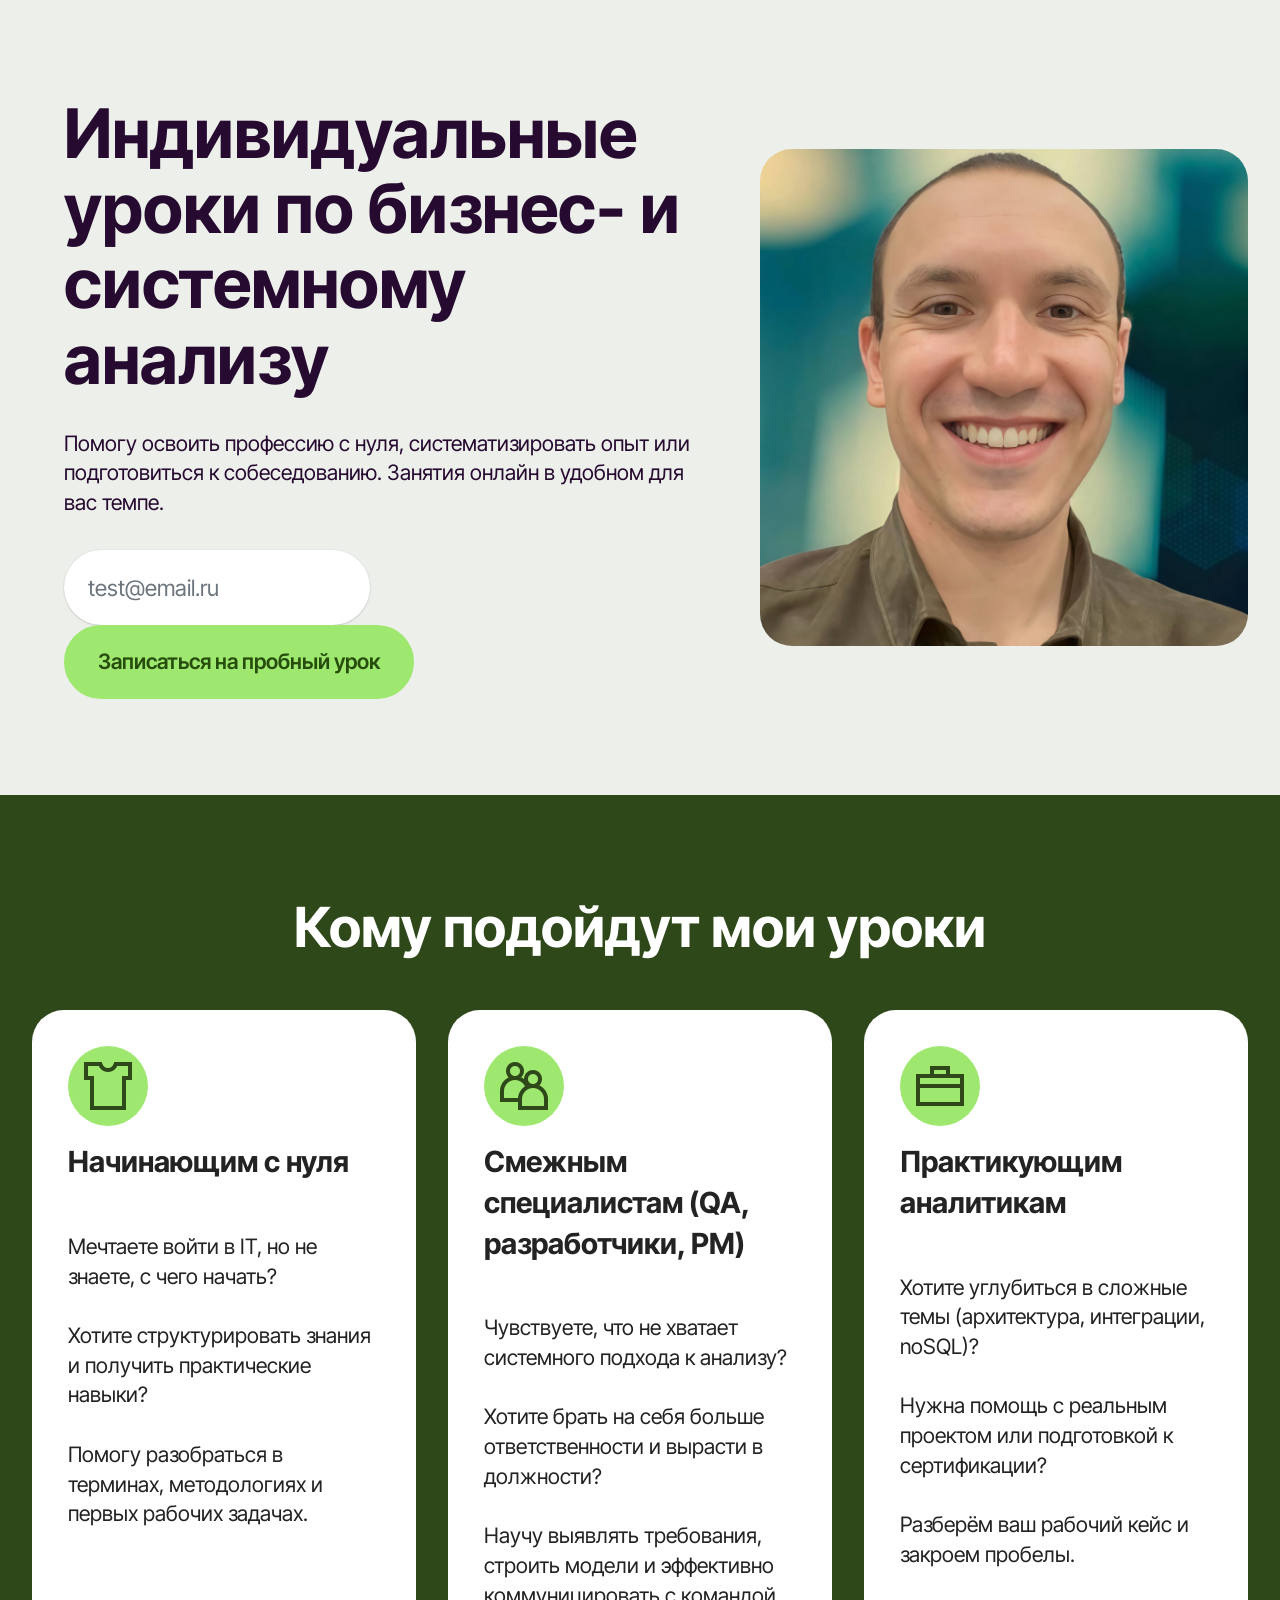
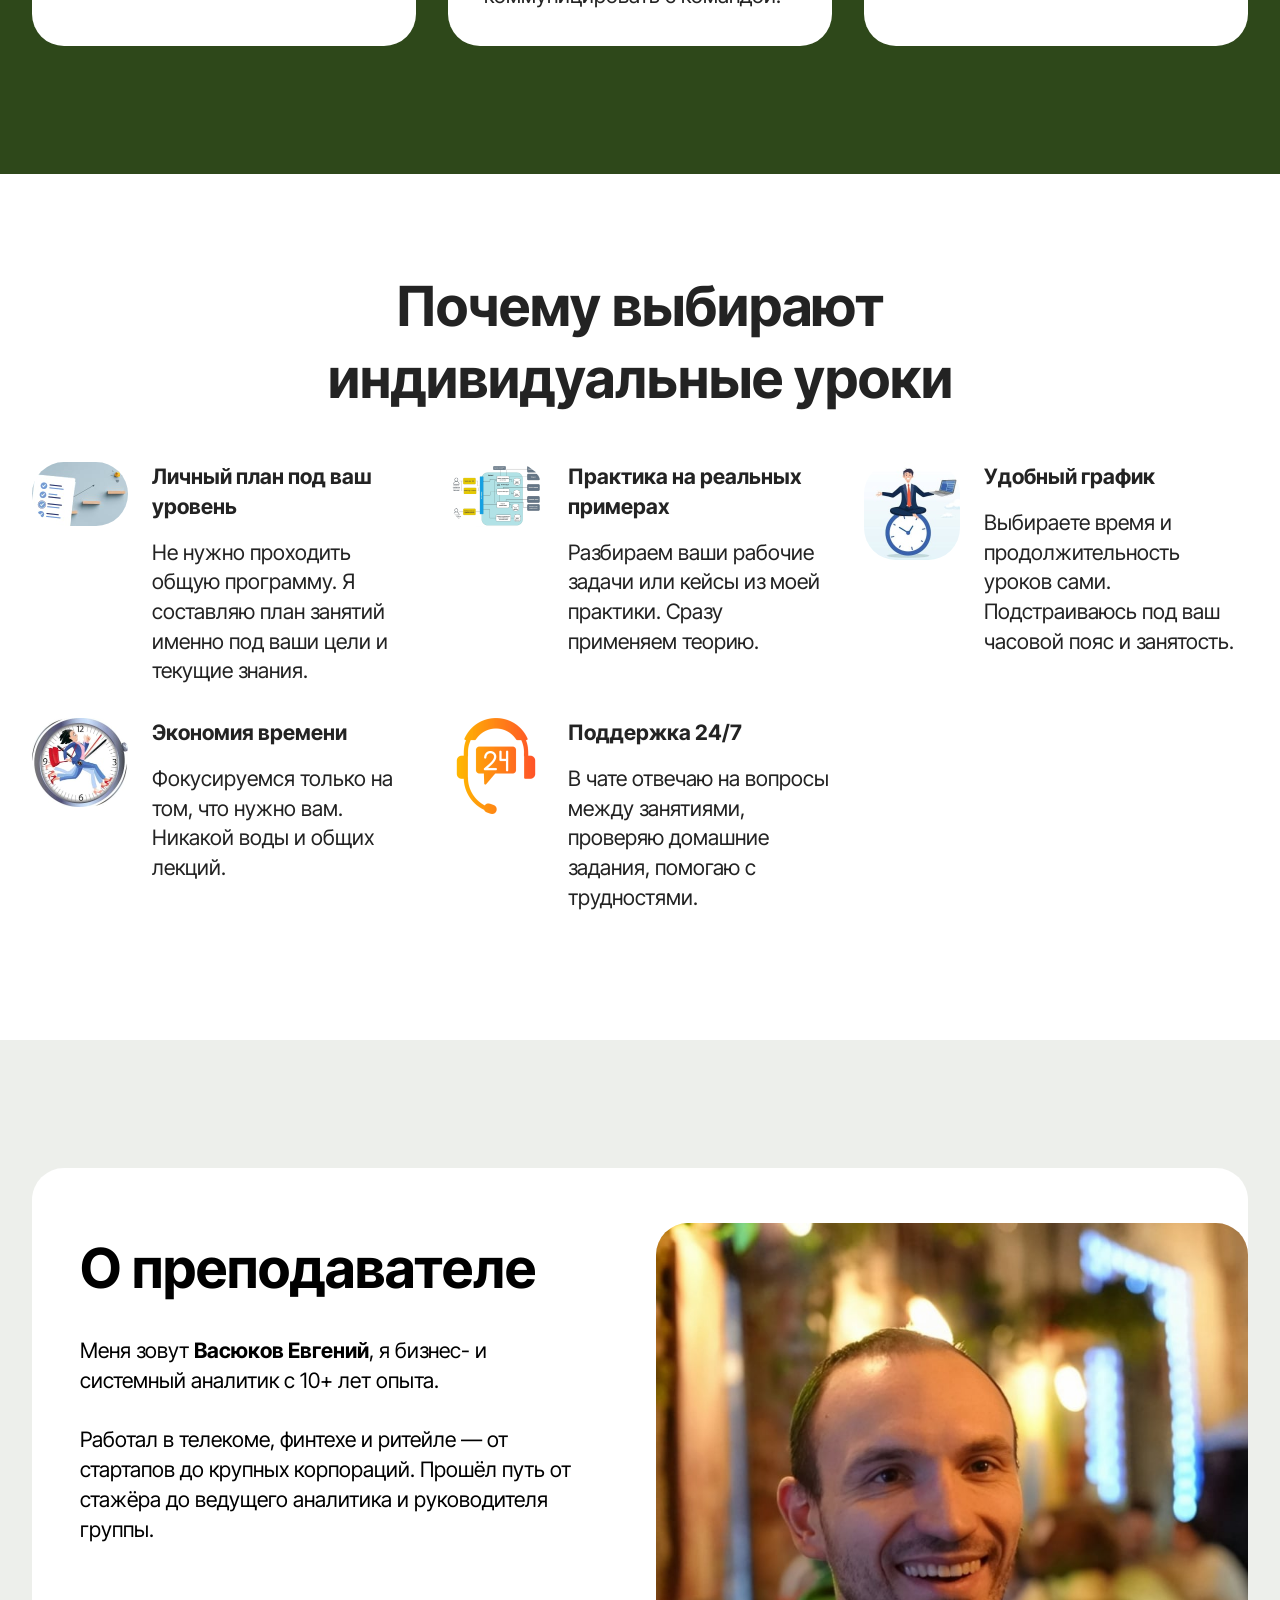
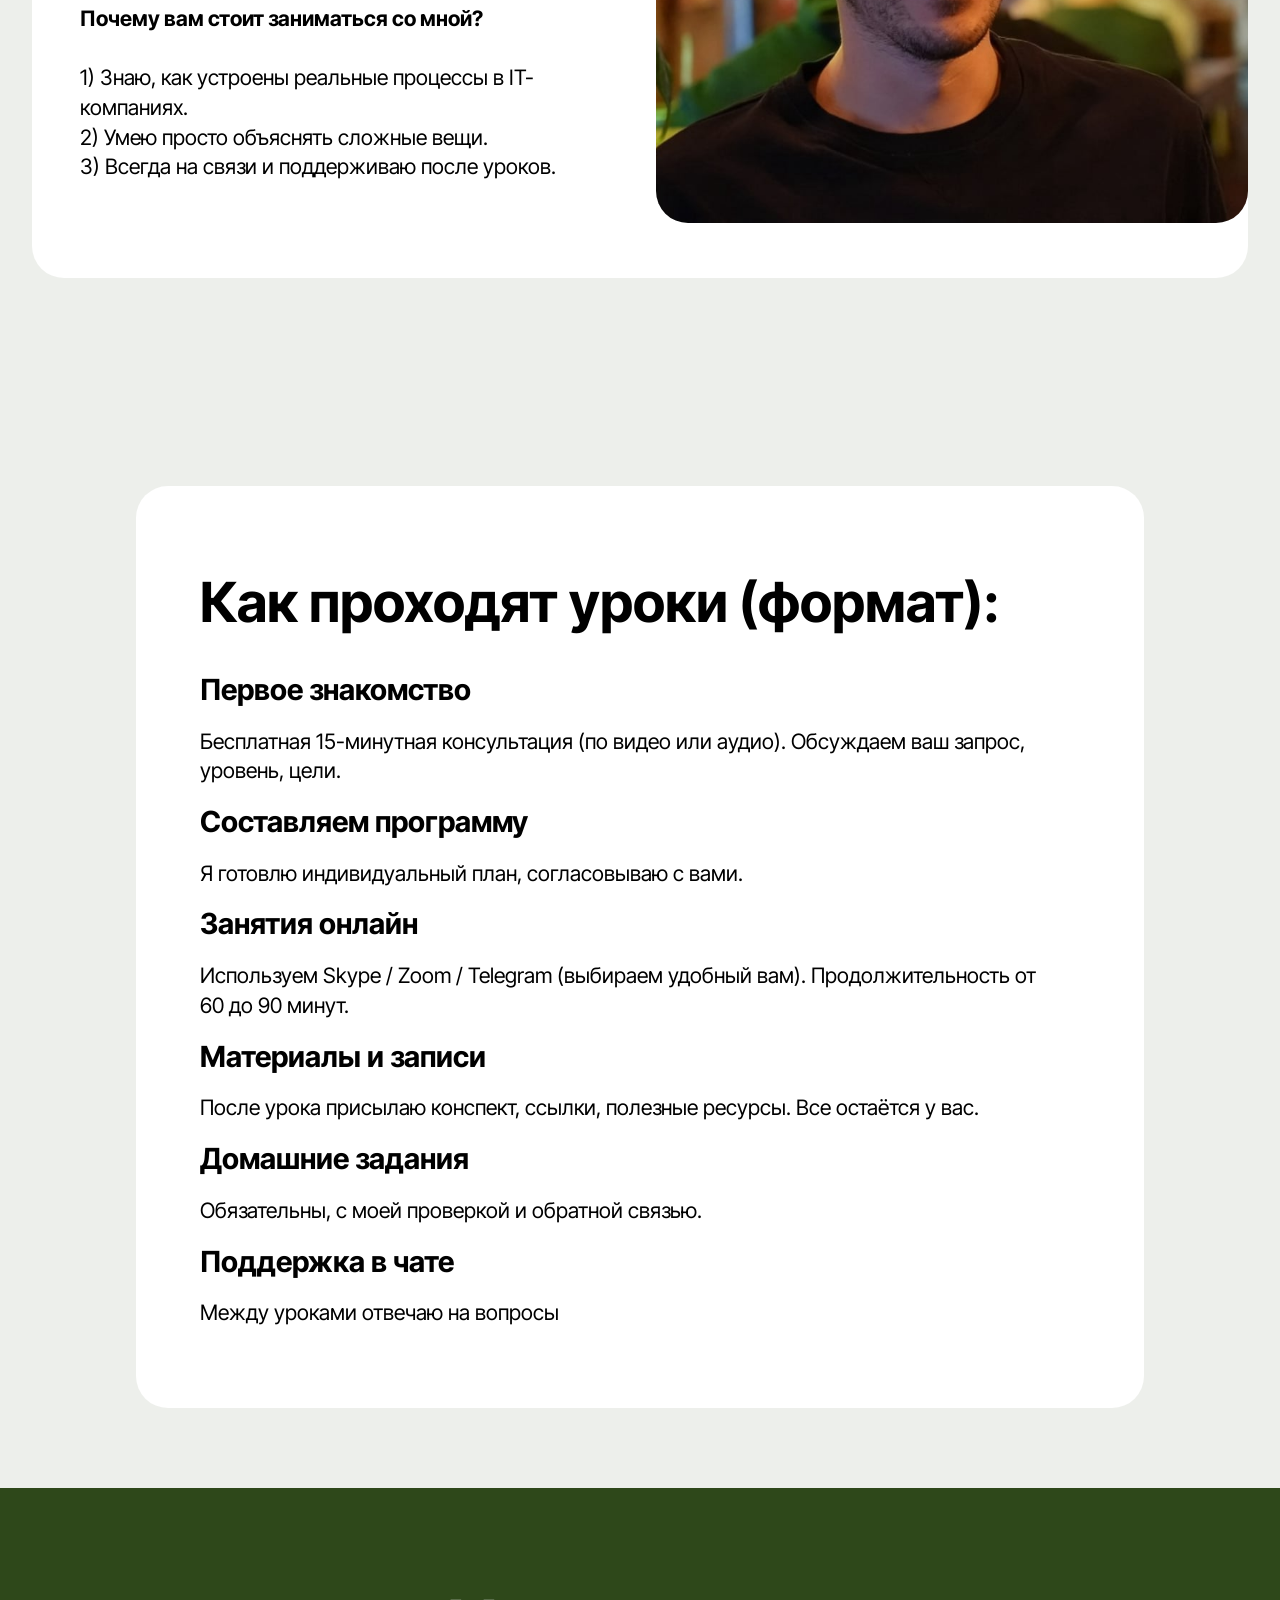
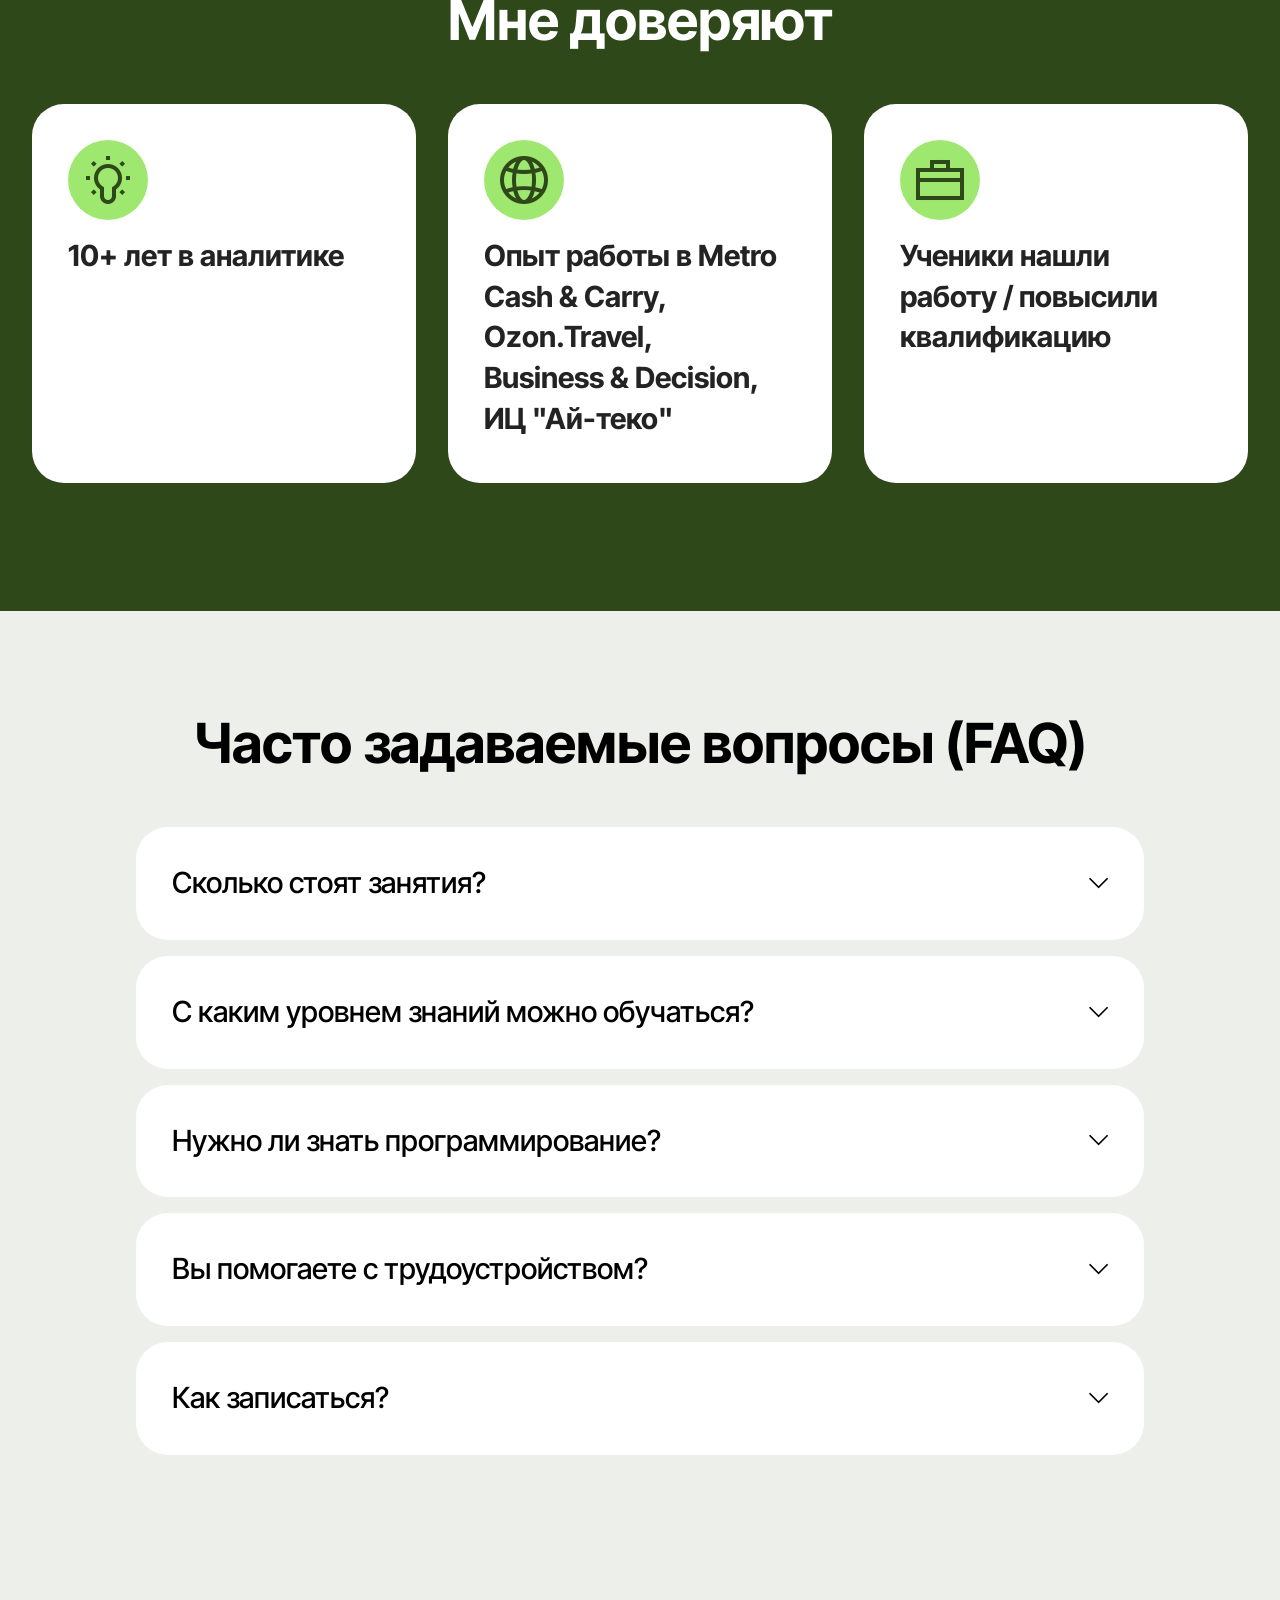
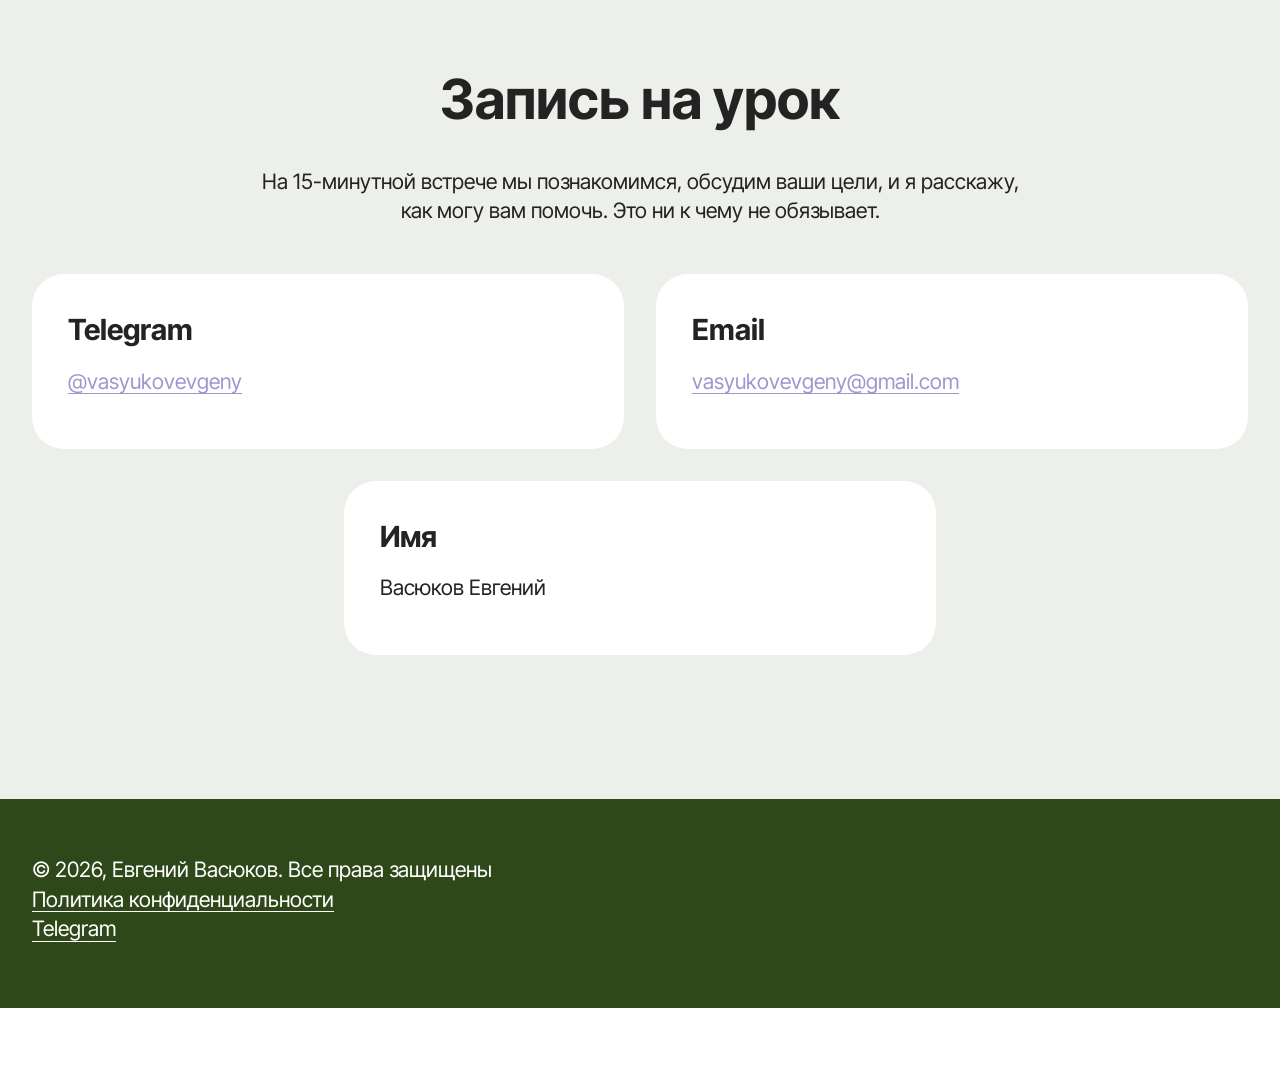
==== commit a5ee934b: "Update index.html" ====
--- a/index.html
+++ b/index.html
@@ -296,7 +296,7 @@
               <div class="item-wrapper">
                 <h4 class="mbr-section-subtitle mbr-fonts-style mb-3 display-5">
                   <strong>Домашние задания</strong></h4>
-                <p class="mbr-text mbr-fonts-style display-7">По желанию, с моей проверкой и обратной связью.
+                <p class="mbr-text mbr-fonts-style display-7">Обязательны, с моей проверкой и обратной связью.
                 </p>
               </div>
             </div><div class="item features-without-image col-12">
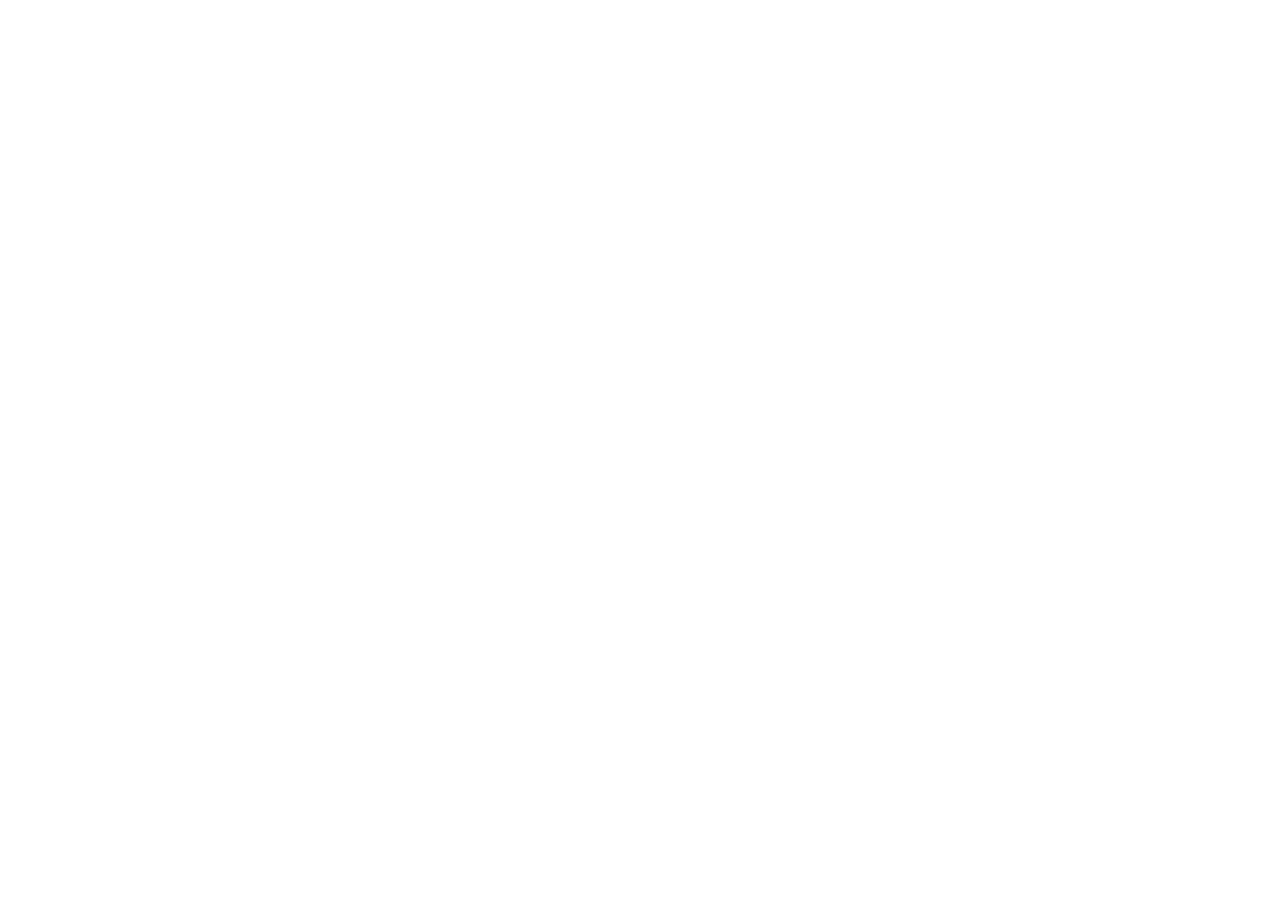
==== commit 1f880bf5: "Update index.html" ====
--- a/index.html
+++ b/index.html
@@ -10,7 +10,7 @@
   <meta name="description" content="">
   
   
-  <title>Page 1</title>
+  <title>Индивидуальные уроки по бизнес- и системному анализу онлайн — Евгений Васюков</title>
   <link rel="stylesheet" href="assets/web/assets/mobirise-icons2/mobirise2.css">
   <link rel="stylesheet" href="assets/bootstrap/css/bootstrap.min.css">
   <link rel="stylesheet" href="assets/animatecss/animate.css">
@@ -19,8 +19,14 @@
   <noscript><link rel="stylesheet" href="https://fonts.googleapis.com/css?family=Inter+Tight:100,200,300,400,500,600,700,800,900,100i,200i,300i,400i,500i,600i,700i,800i,900i&display=swap"></noscript>
   <link rel="preload" as="style" href="assets/mobirise/css/mbr-additional.css?v=UguxBD"><link rel="stylesheet" href="assets/mobirise/css/mbr-additional.css?v=UguxBD" type="text/css">
 
-  
-  
+ <script type="application/ld+json">
+{
+  "@context": "https://schema.org",
+  "@type": "WebSite",
+  "name": "Евгений Васюков",
+  "alternateName": "Короткое Имя",
+  "url": "https://vasyukov-analyst.ru/"
+} 
   
 </head>
 <body>
@@ -400,7 +406,7 @@
 							</div>
 							<div id="collapse1_6" class="panel-collapse noScroll collapse" role="tabpanel" aria-labelledby="headingOne" data-parent="#accordion" data-bs-parent="#bootstrap-accordion_6">
 								<div class="panel-body">
-									<p class="mbr-fonts-style panel-text display-7">Стоимость одного часа — 2000 руб.&nbsp;&nbsp;</p>
+									<p class="mbr-fonts-style panel-text display-7">Стоимость одного часа — 5000 руб.&nbsp;&nbsp;</p>
 								</div>
 							</div>
 						</div>
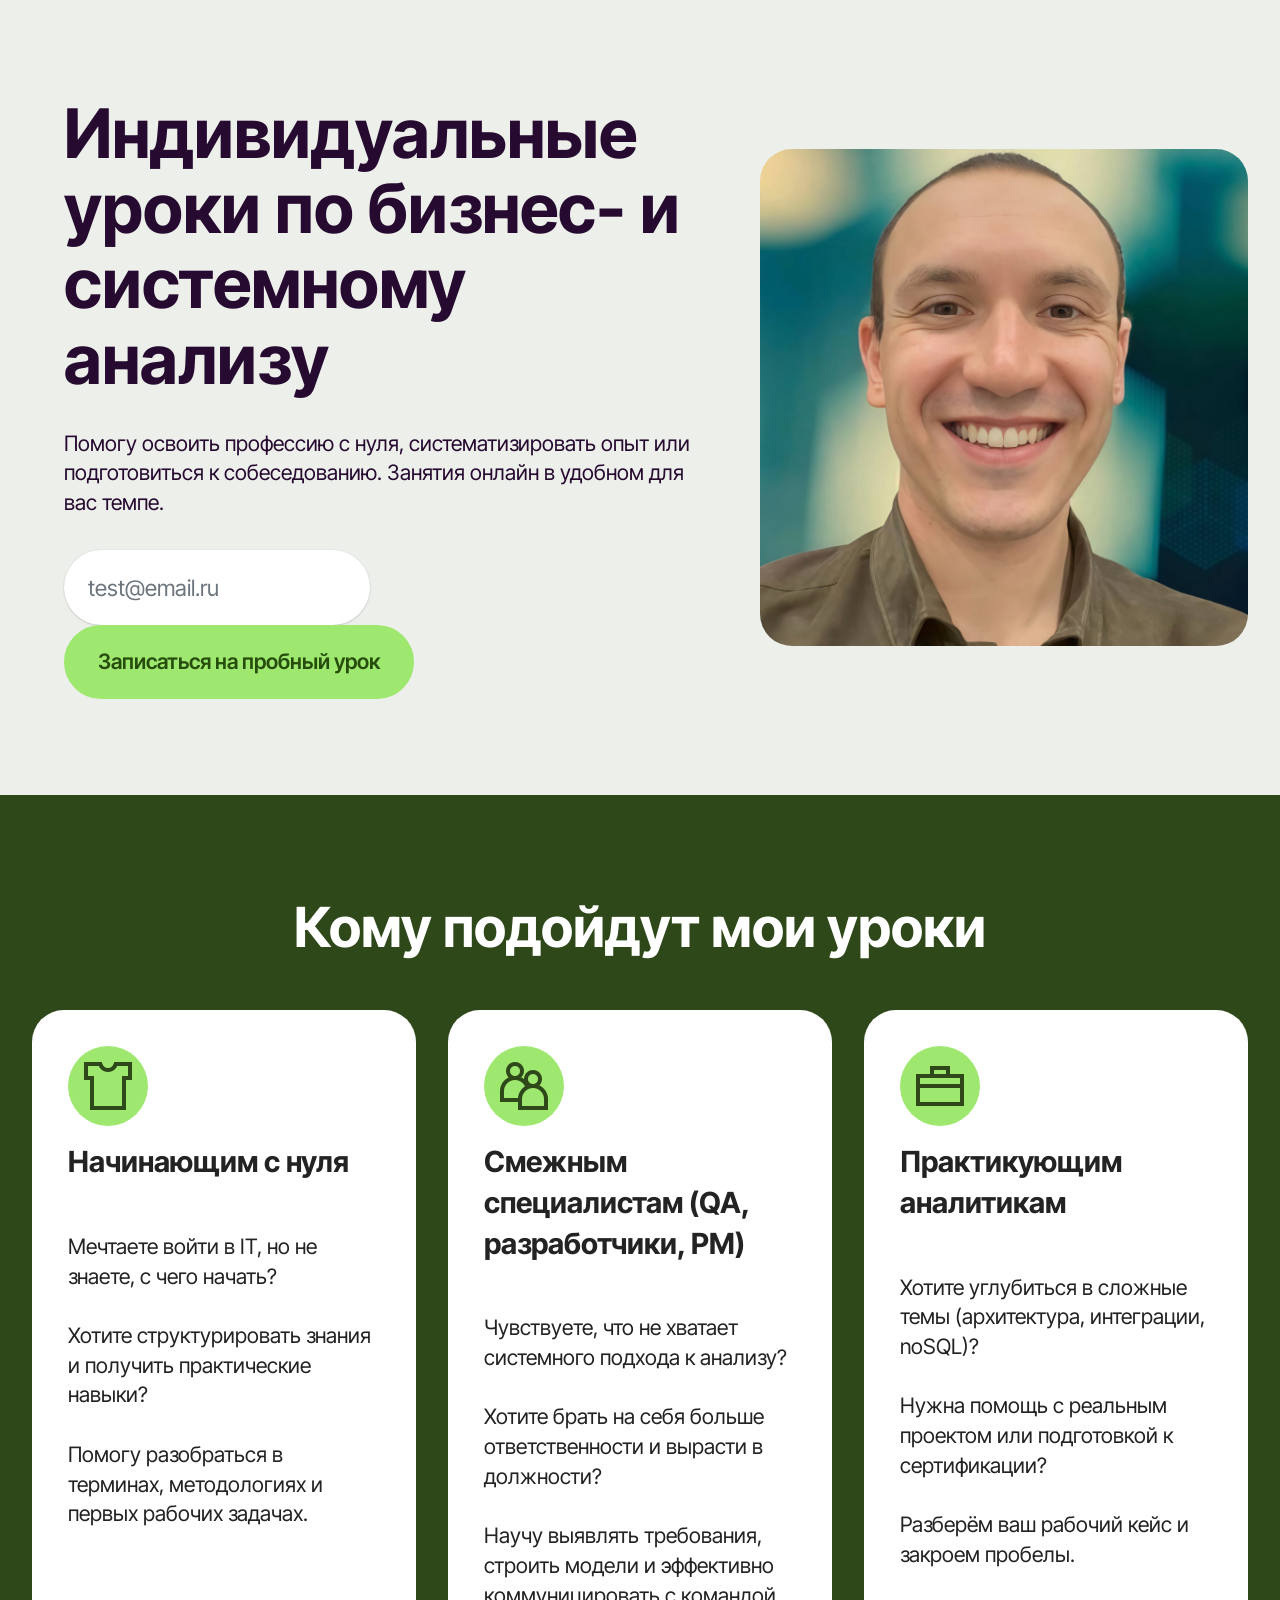
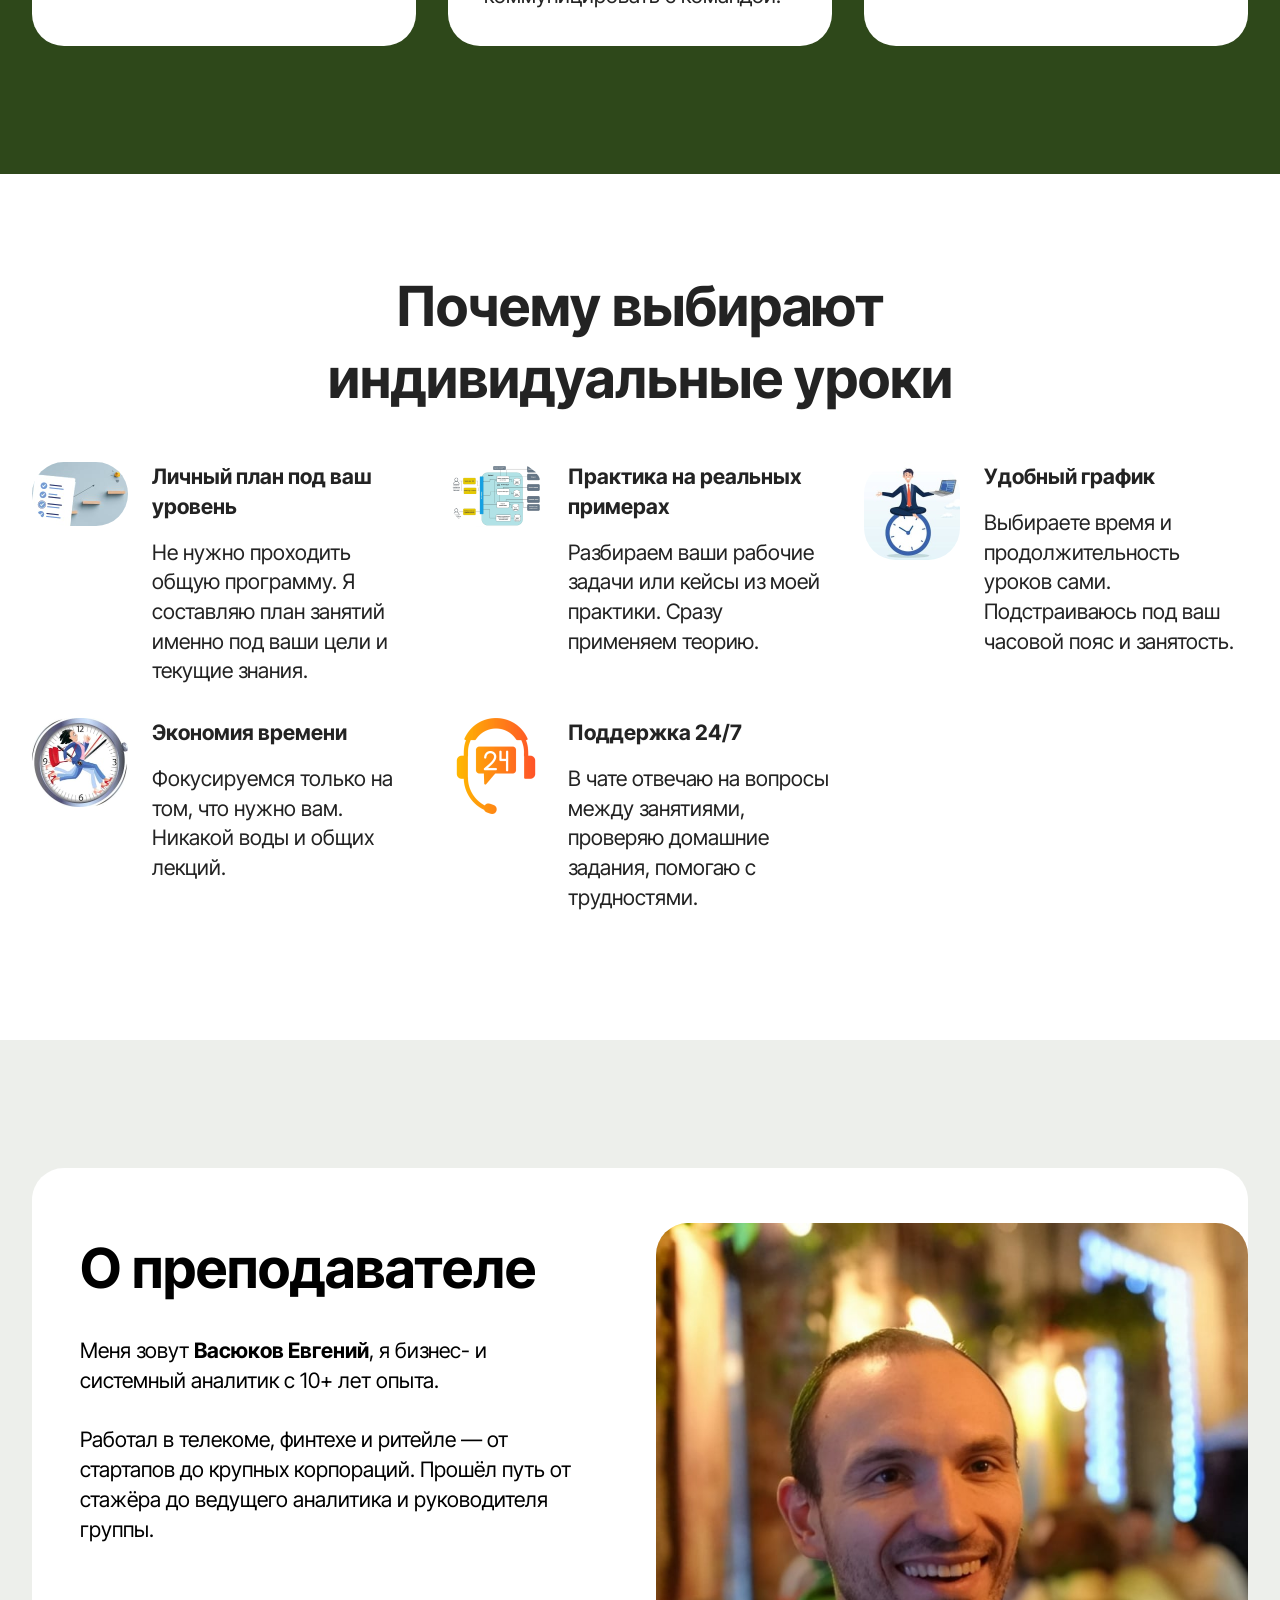
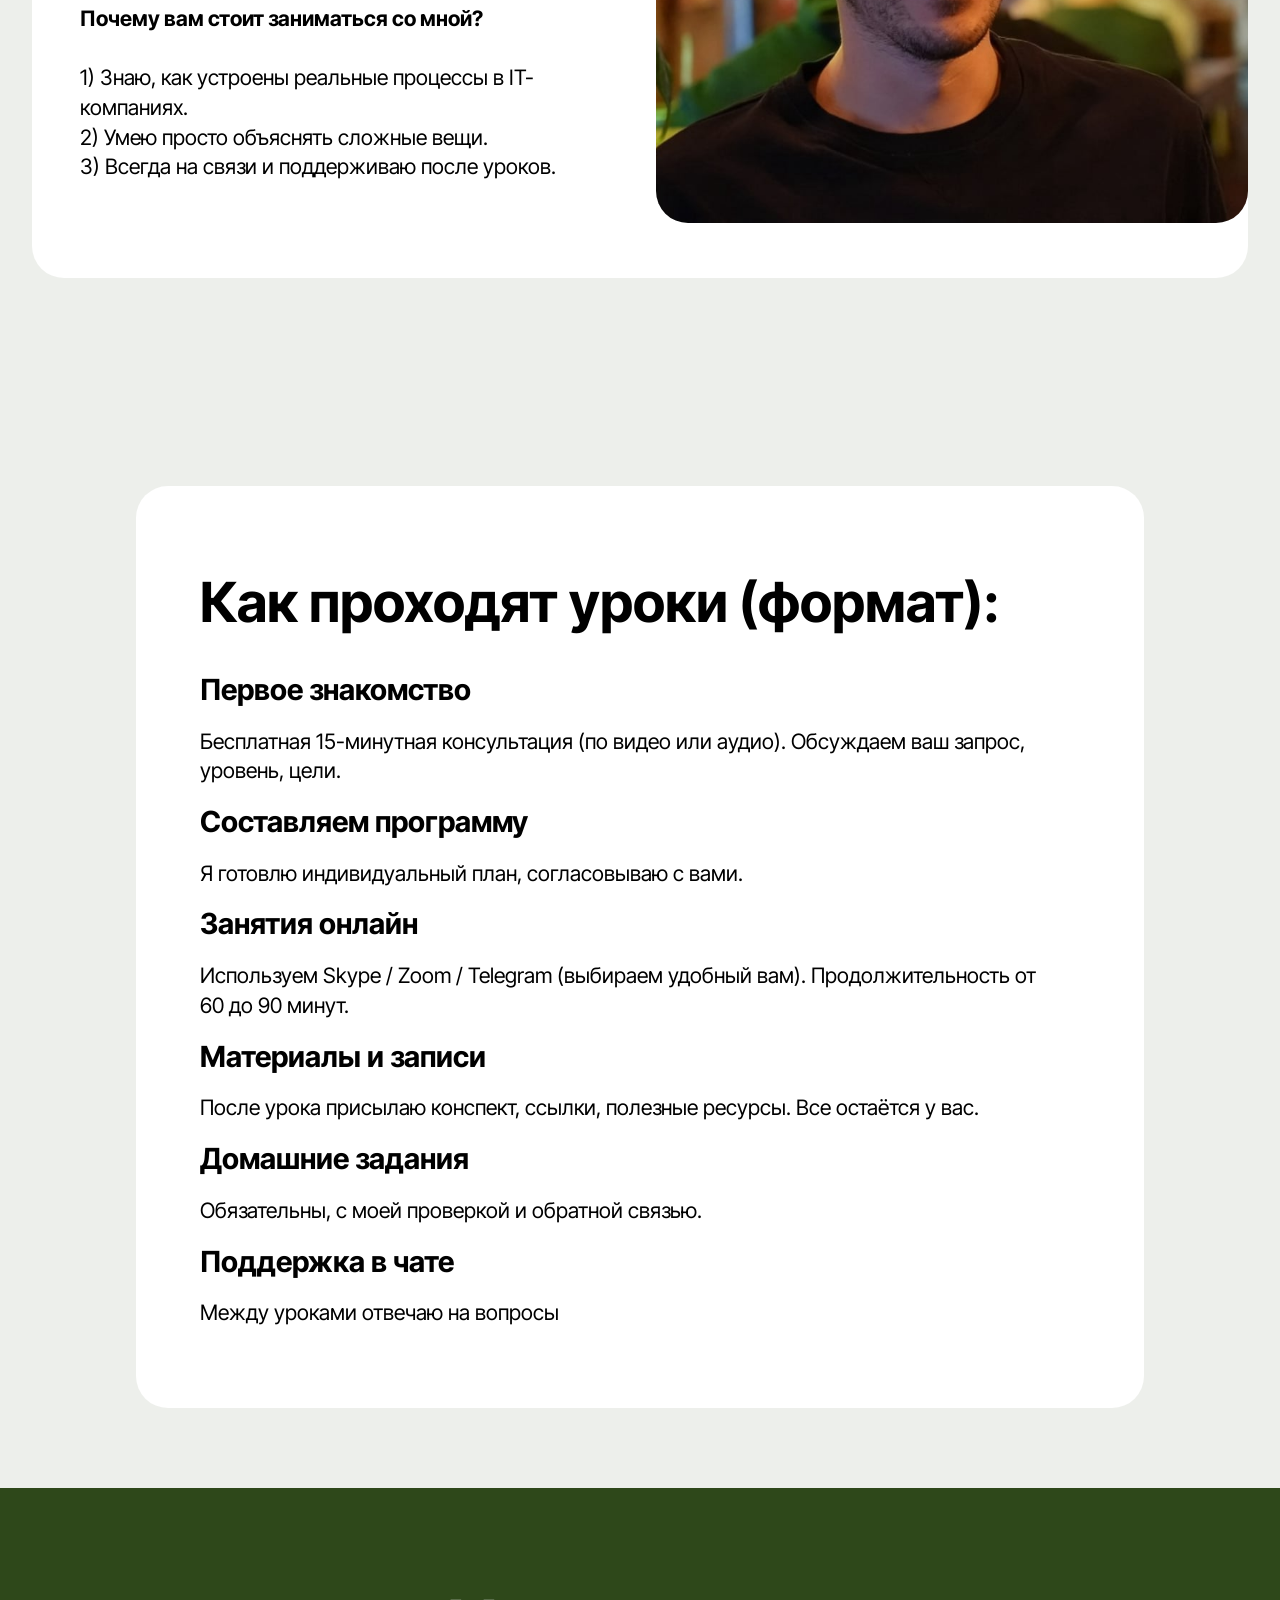
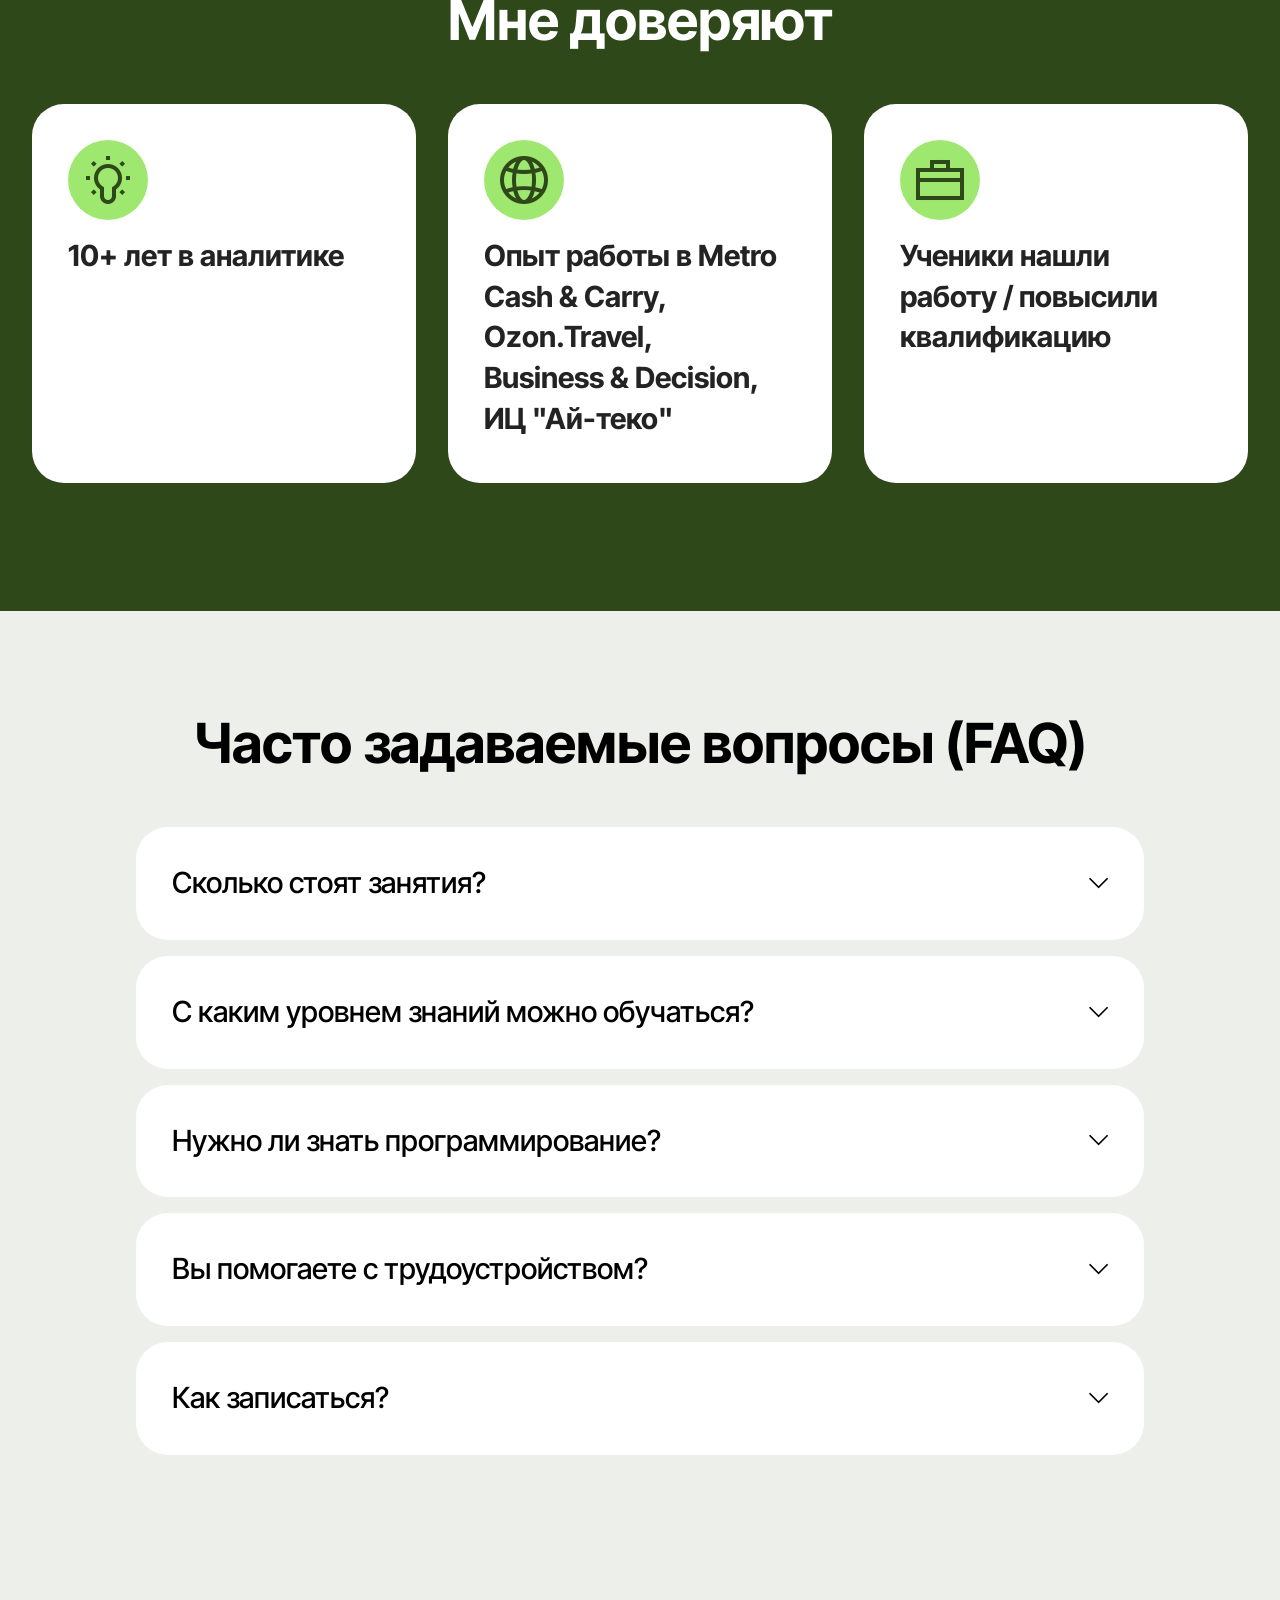
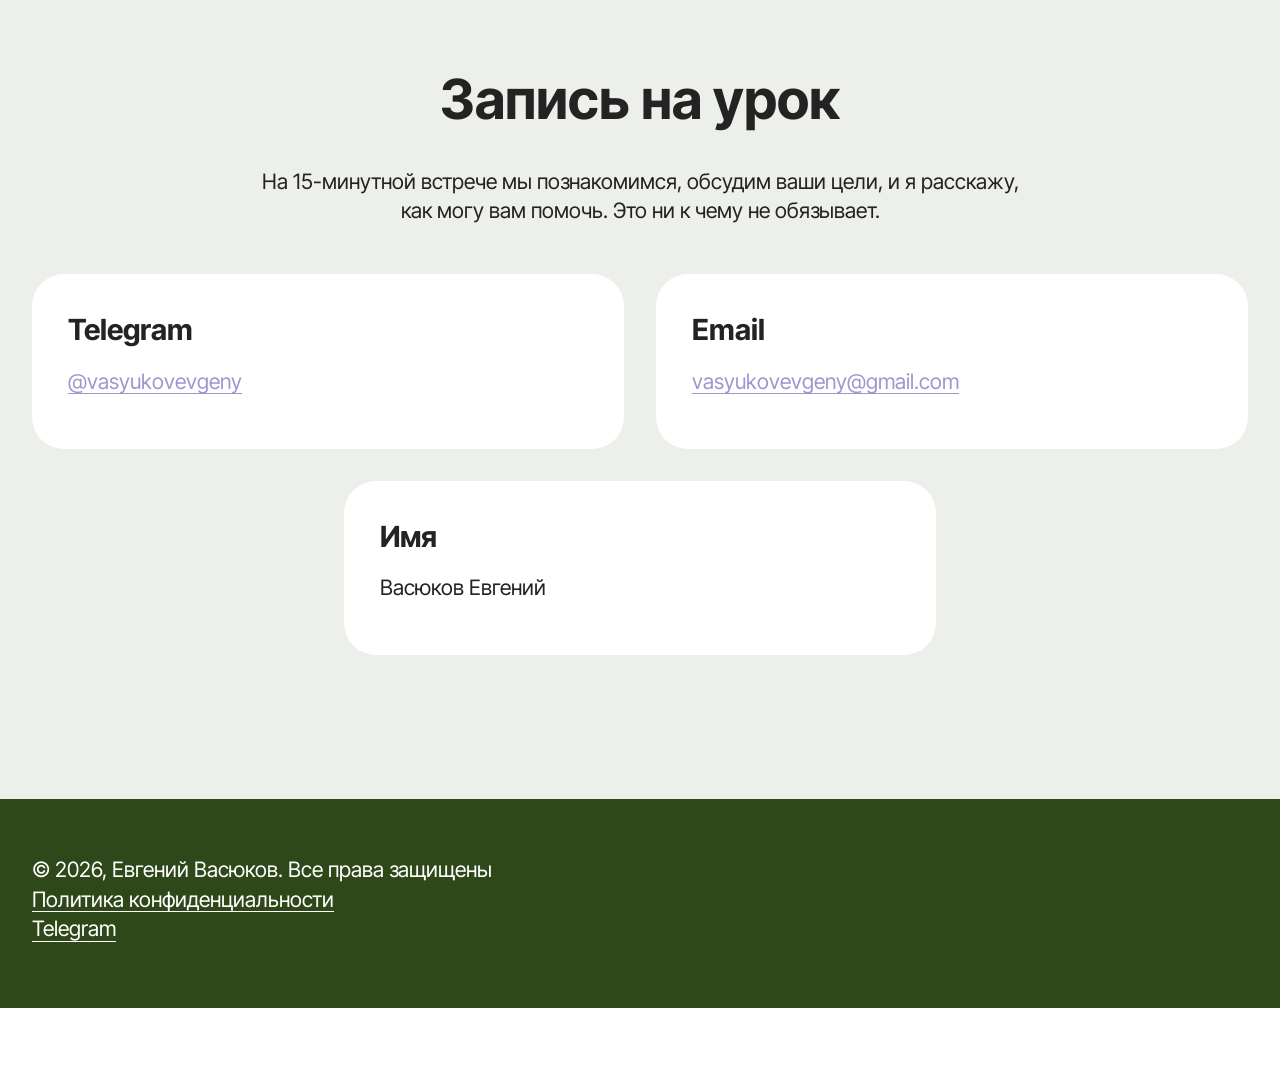
==== commit 53f8a61e: "Update index.html" ====
--- a/index.html
+++ b/index.html
@@ -8,7 +8,8 @@
   <meta name="viewport" content="width=device-width, initial-scale=1, minimum-scale=1">
   <link rel="shortcut icon" href="assets/images/logo5.png" type="image/x-icon">
   <meta name="description" content="">
-  
+
+  <meta name="google-site-verification" content="y5Caegpa6oXvQSguffmF_HkjpnHzWBBjjL_fGsyX6ys" />
   
   <title>Индивидуальные уроки по бизнес- и системному анализу онлайн — Евгений Васюков</title>
   <link rel="stylesheet" href="assets/web/assets/mobirise-icons2/mobirise2.css">
@@ -24,10 +25,10 @@
   "@context": "https://schema.org",
   "@type": "WebSite",
   "name": "Евгений Васюков",
-  "alternateName": "Короткое Имя",
+  "alternateName": "Васюков | Анализ",
   "url": "https://vasyukov-analyst.ru/"
 } 
-  
+</script>
 </head>
 <body>
   
